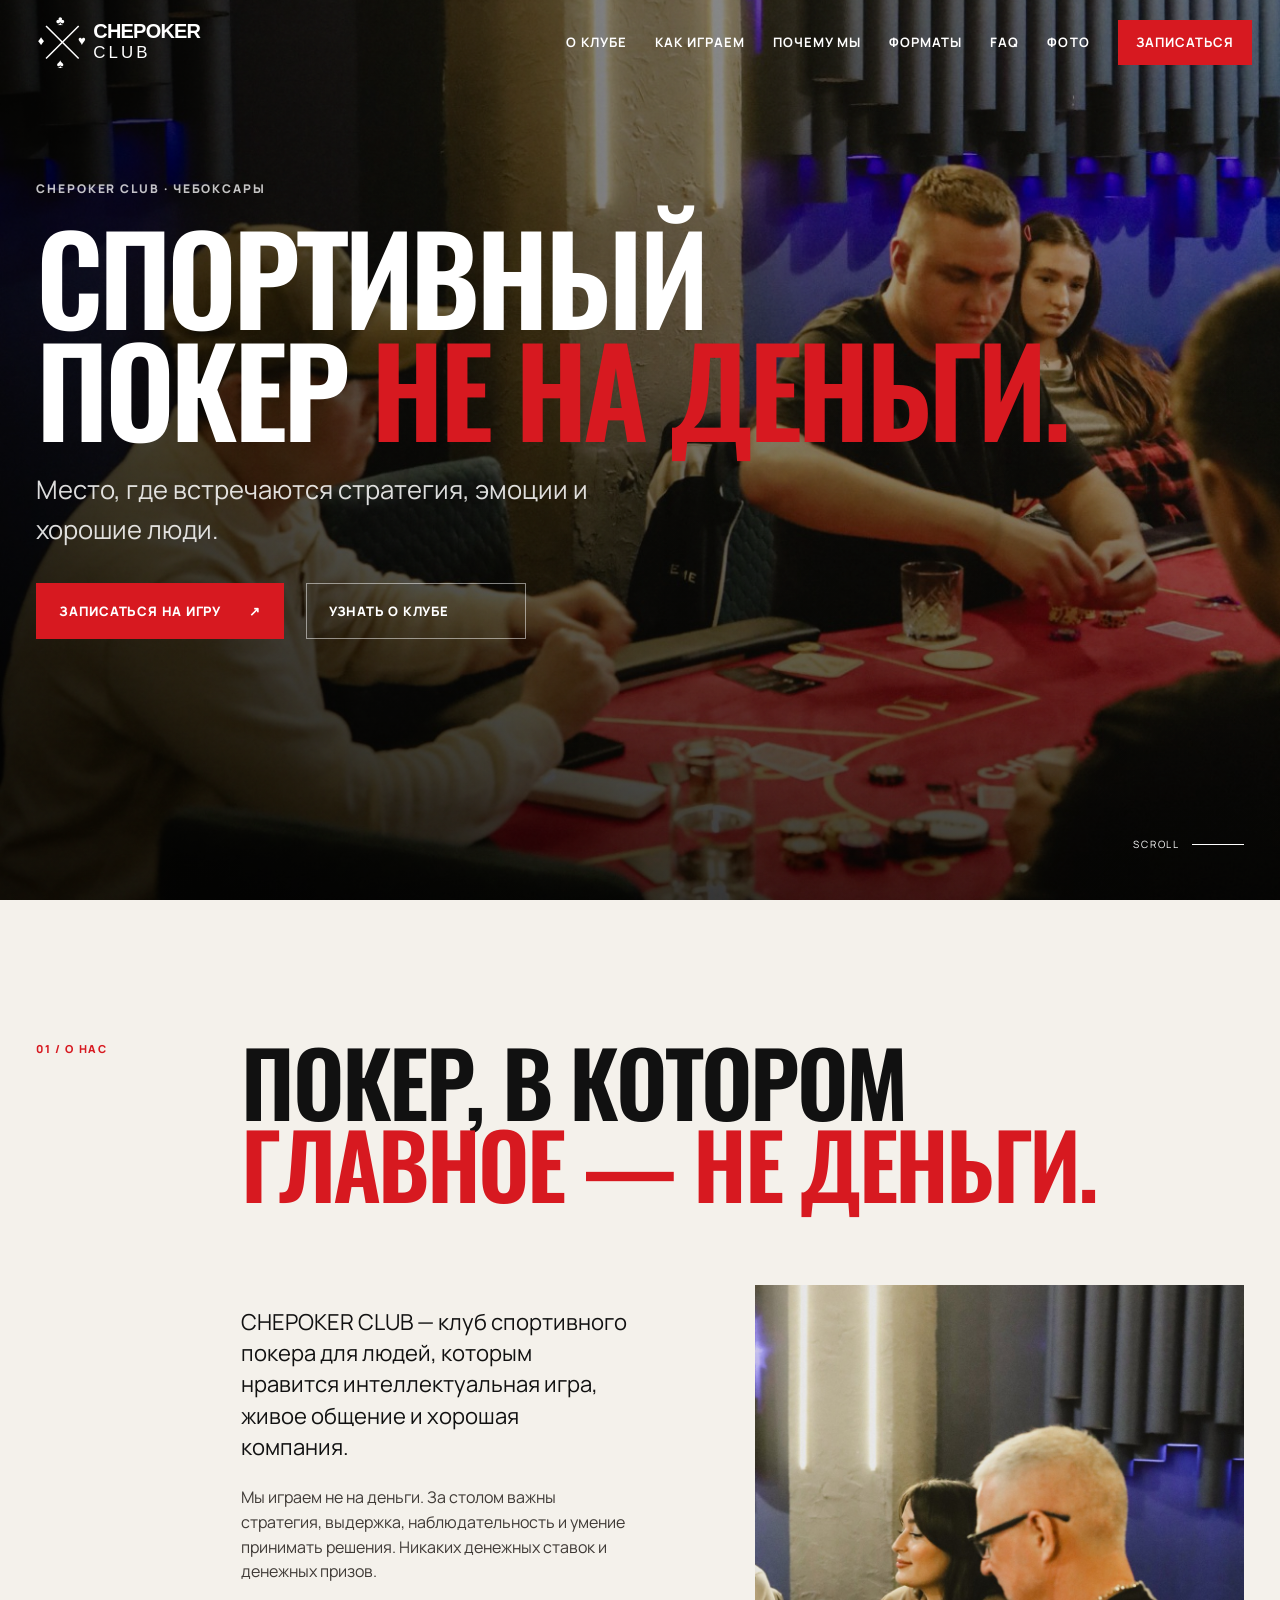
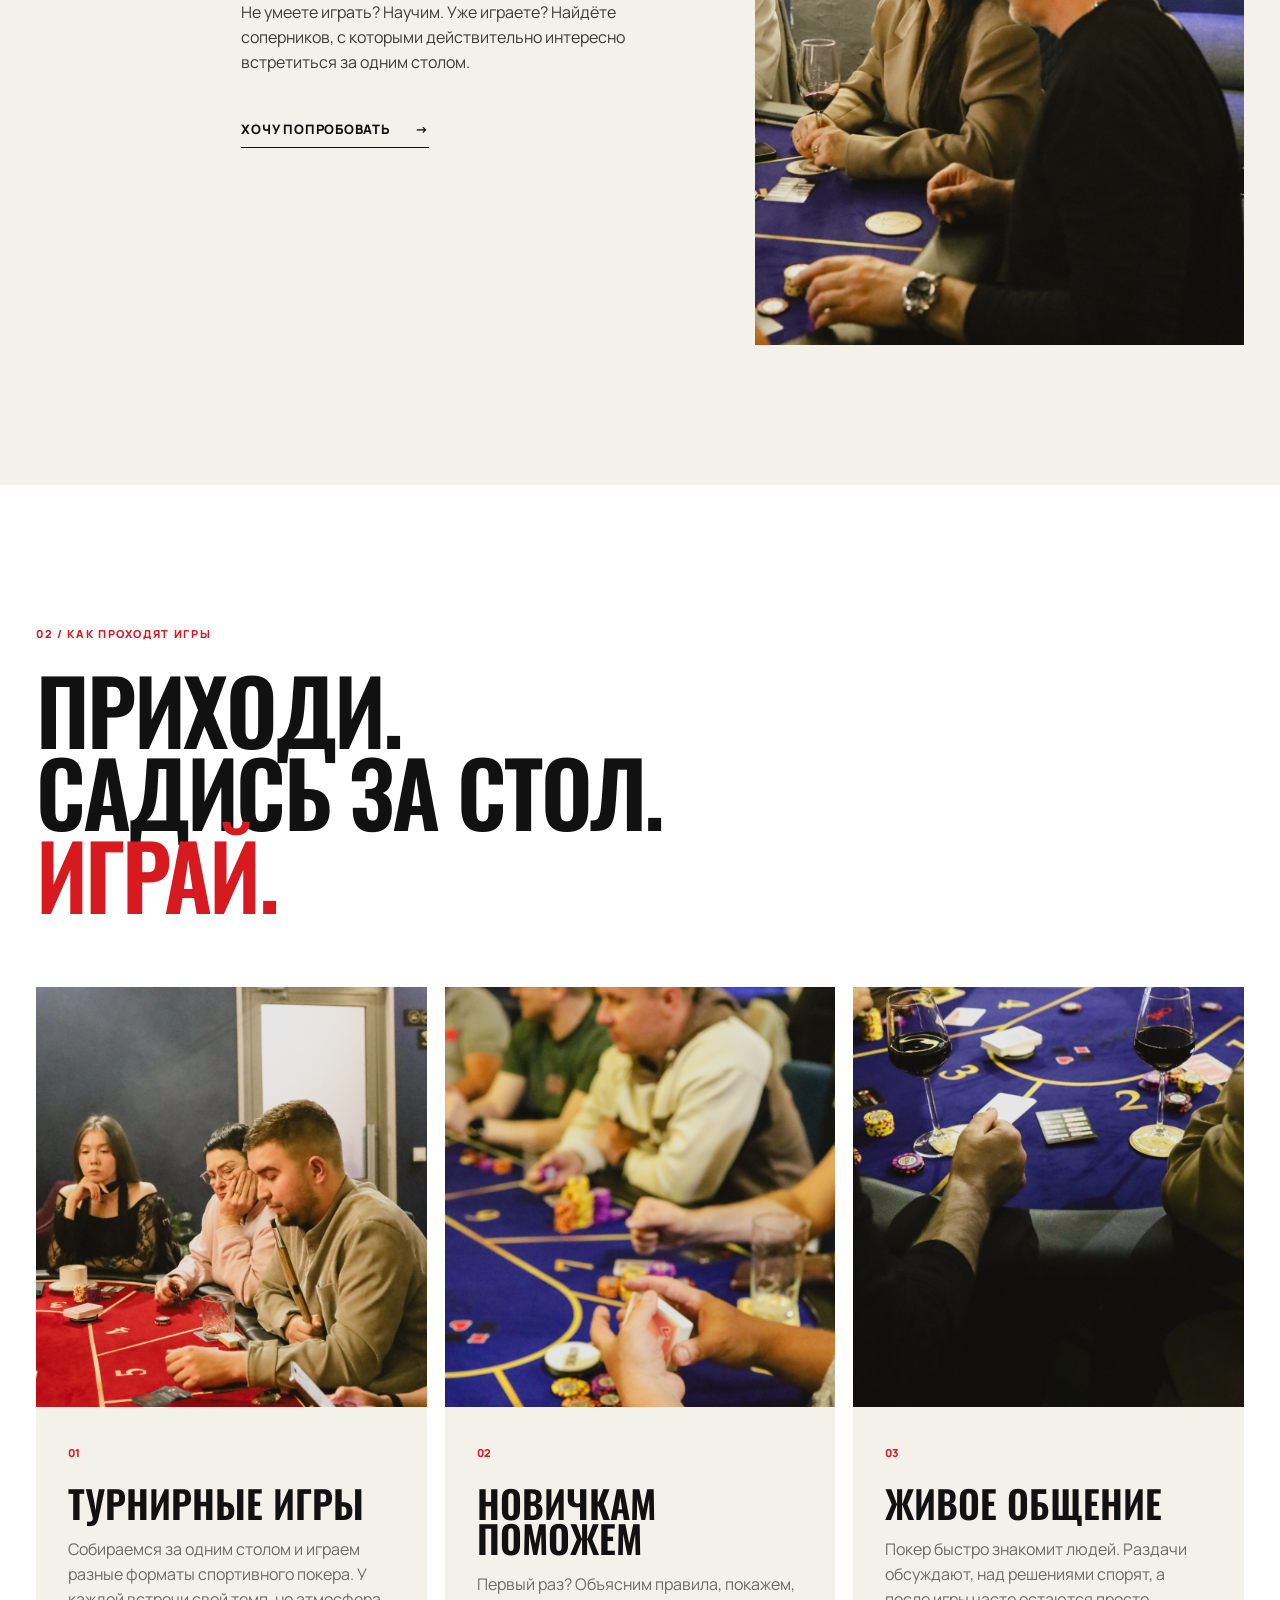
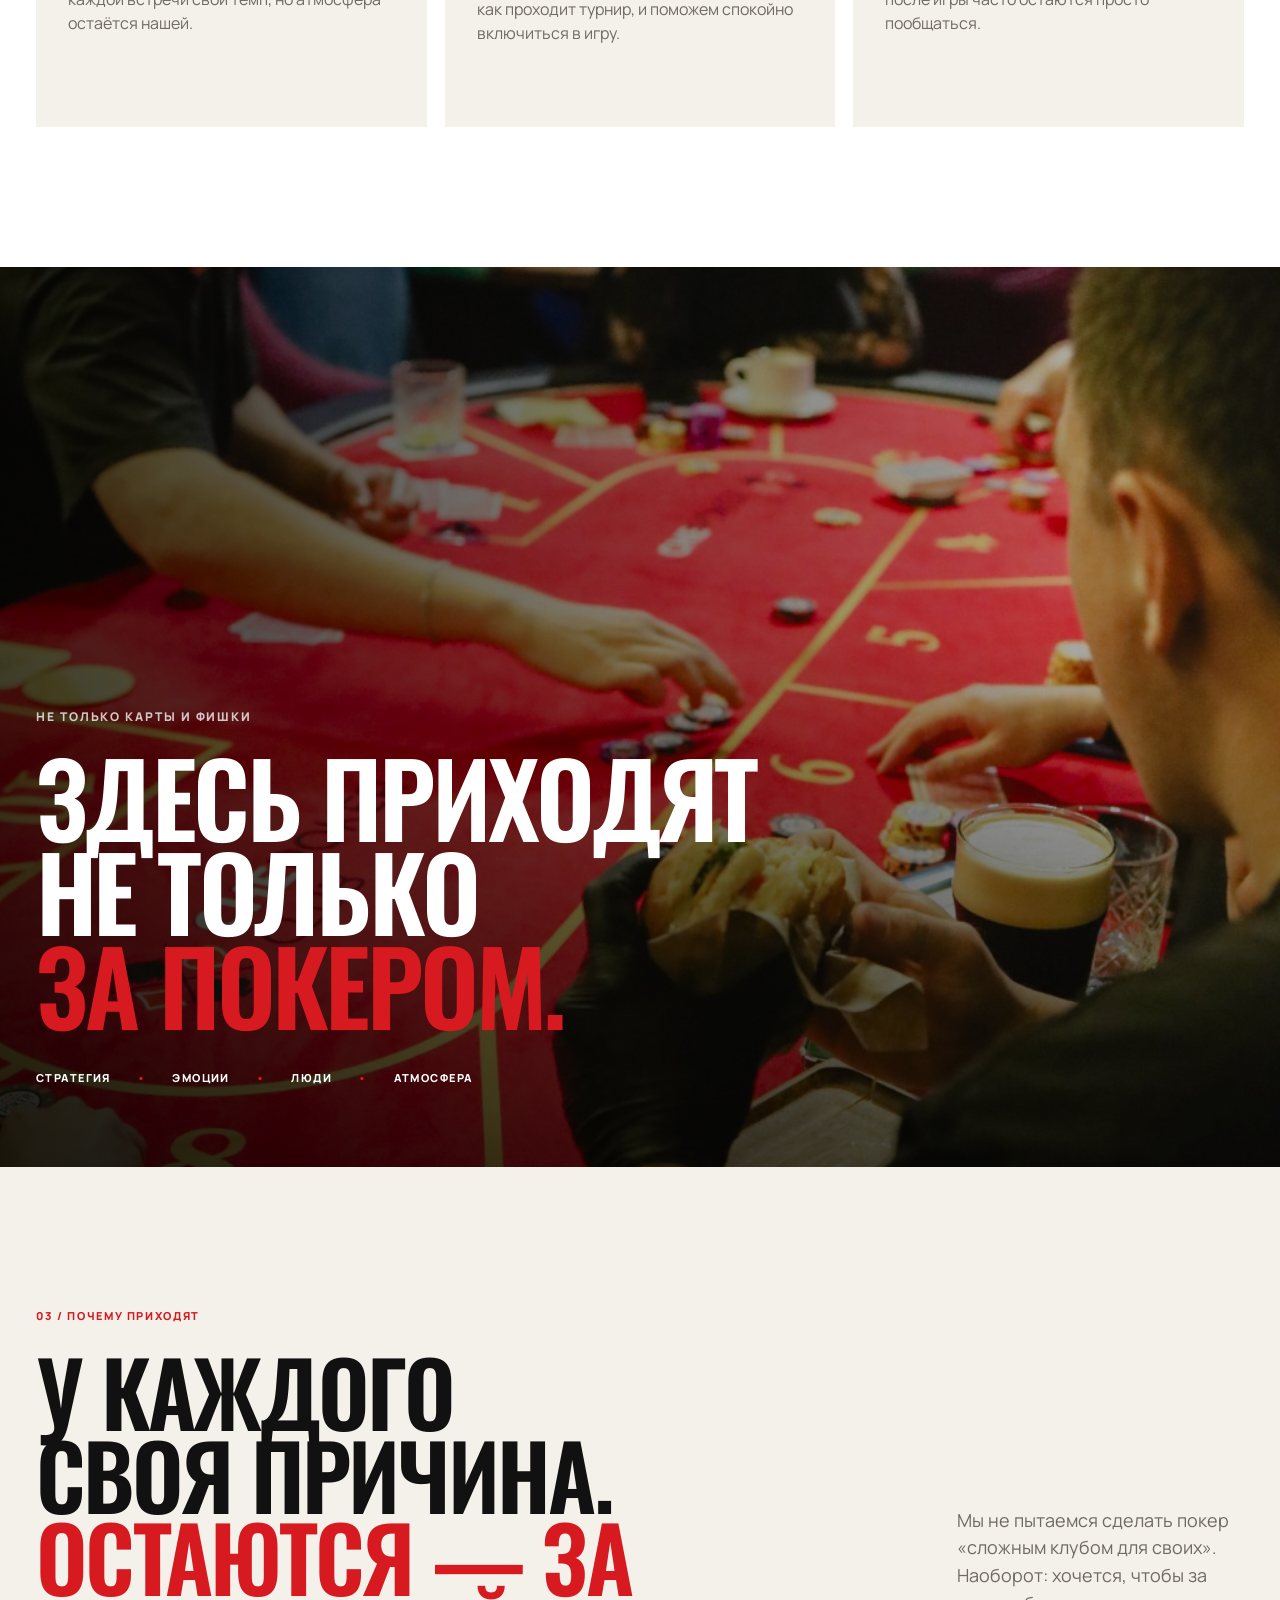
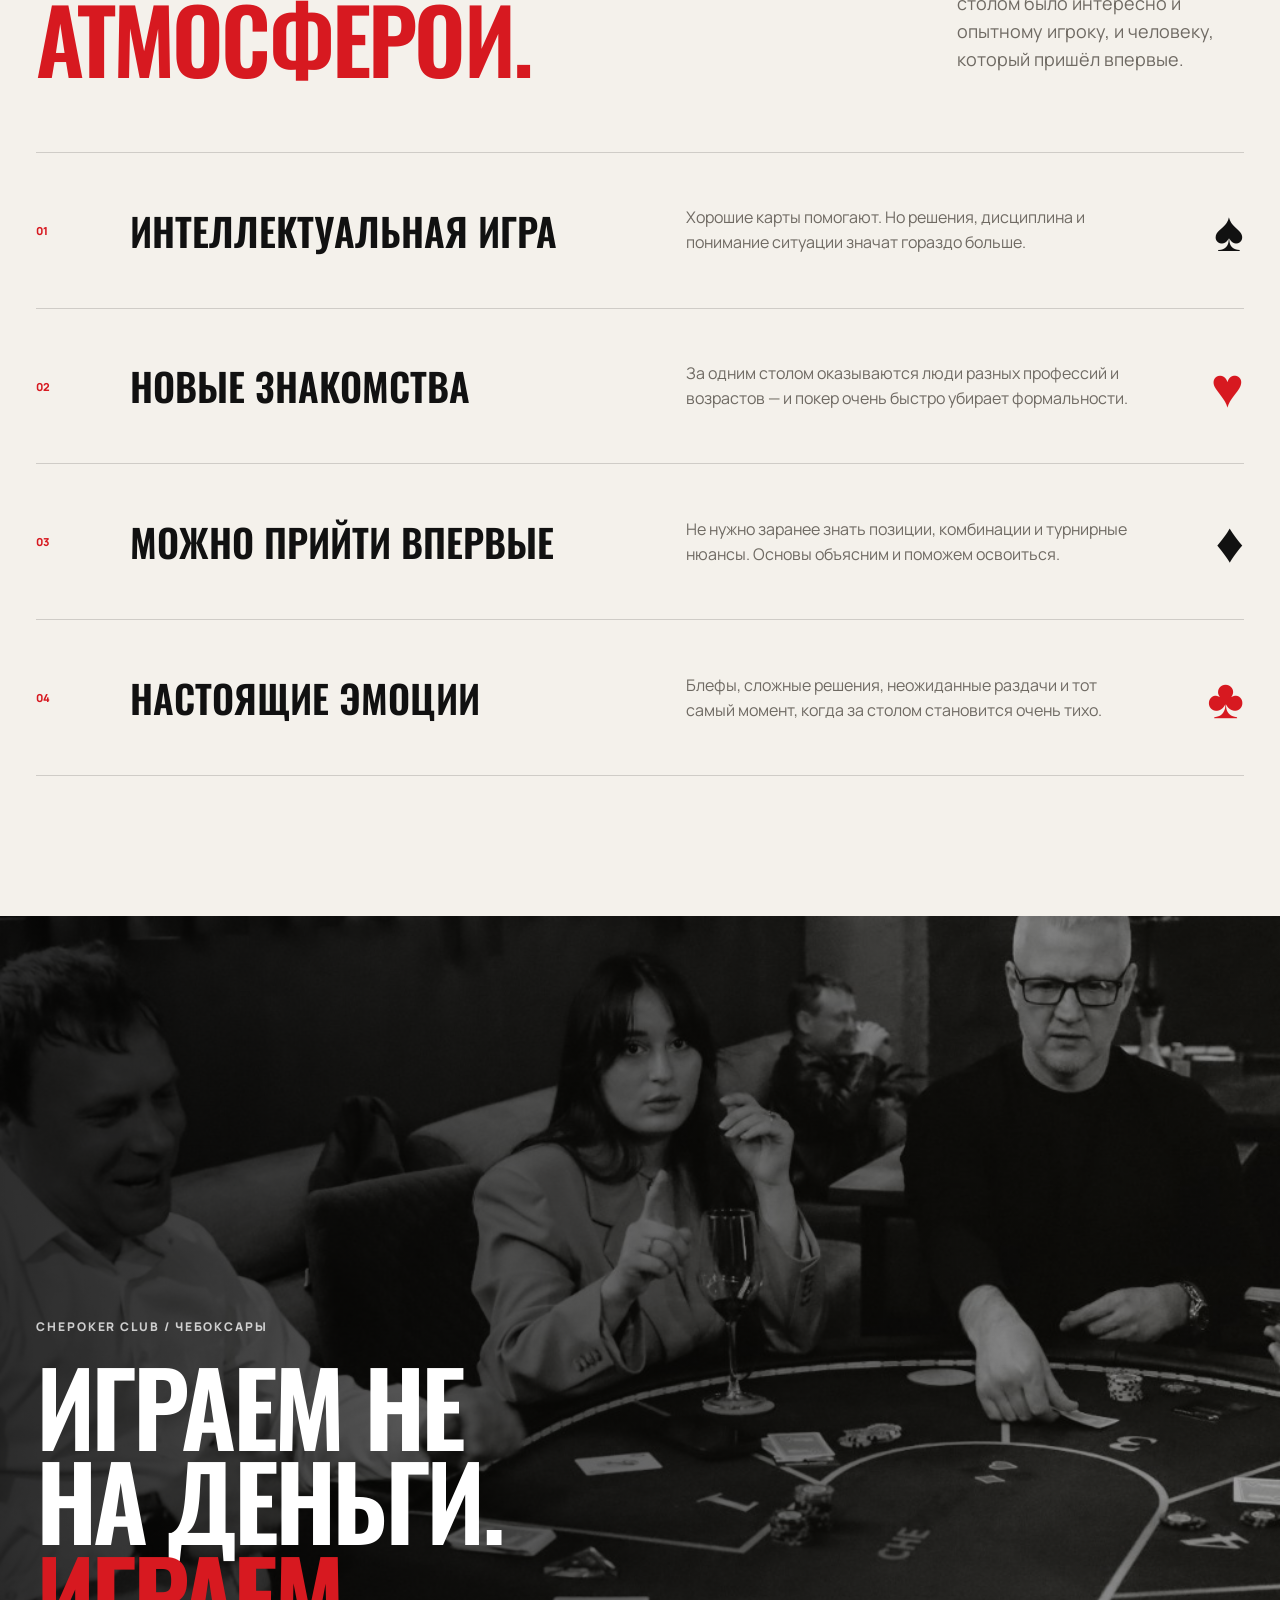
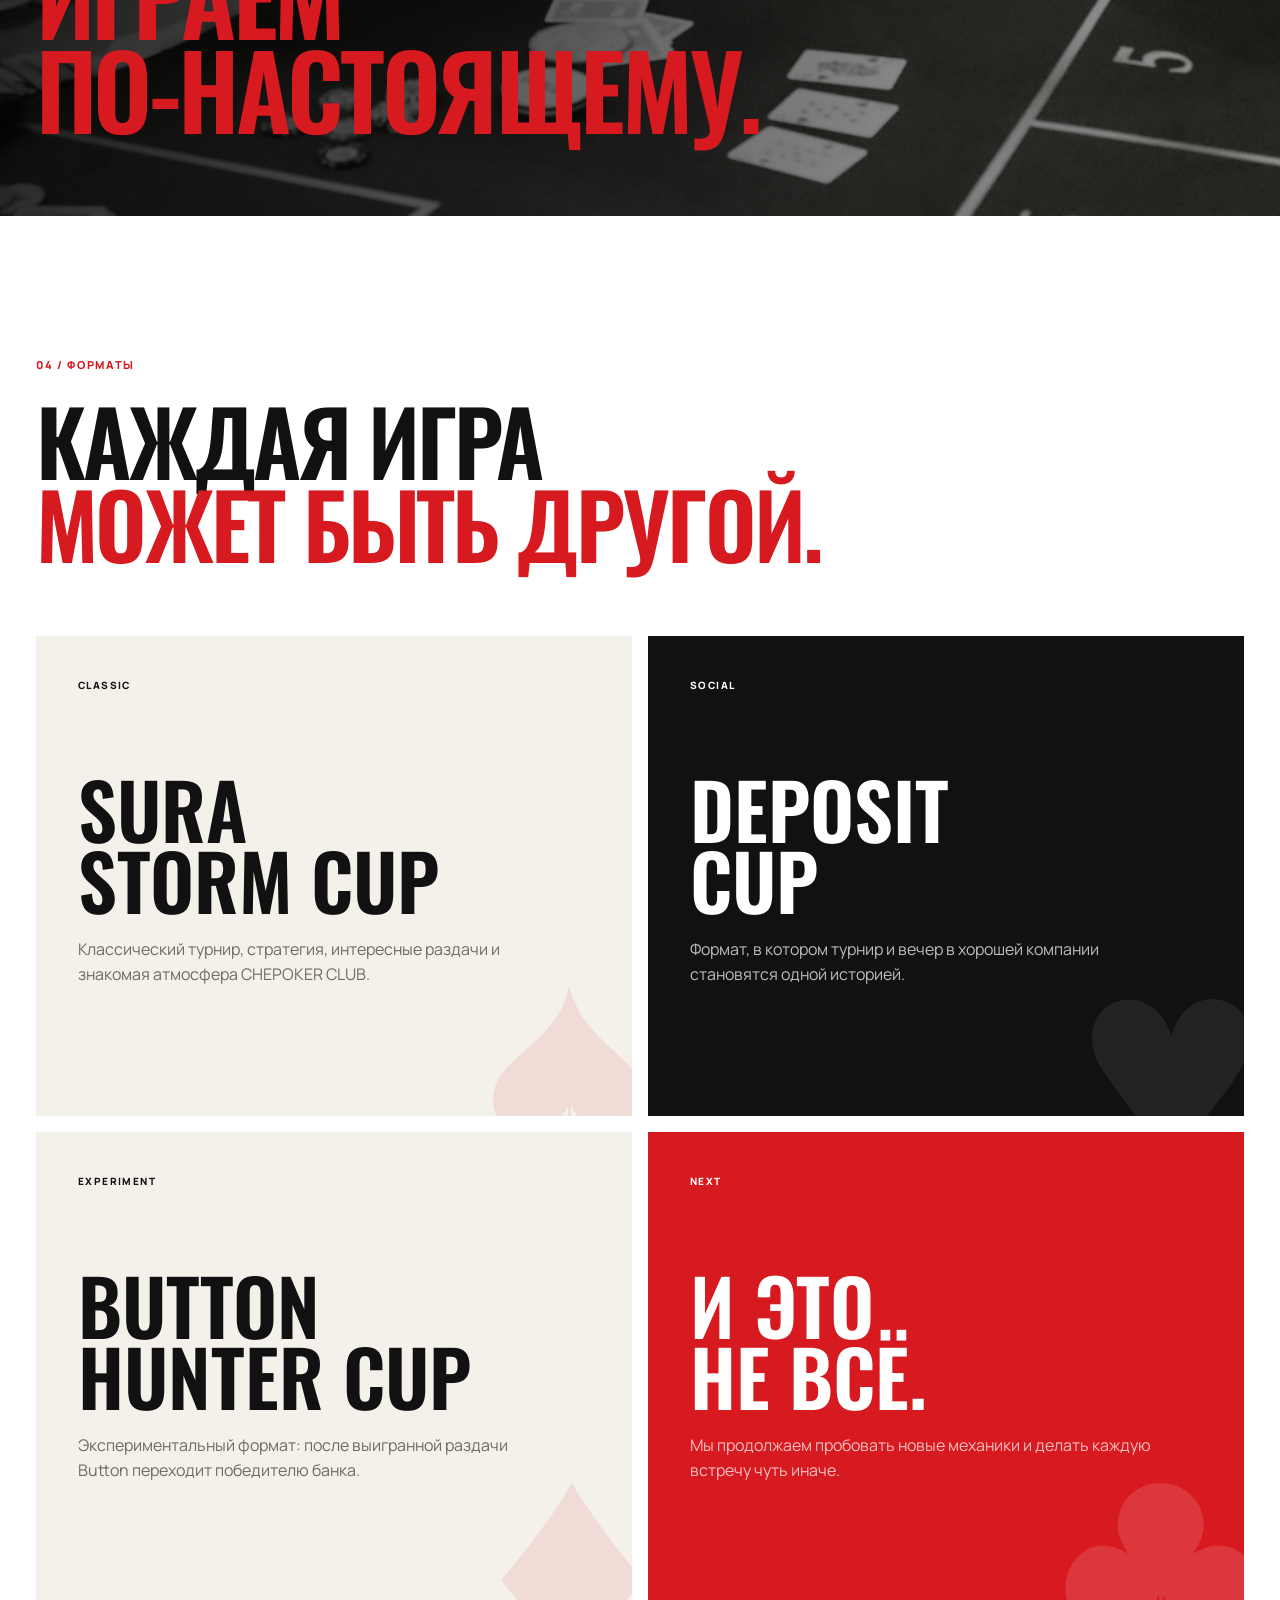
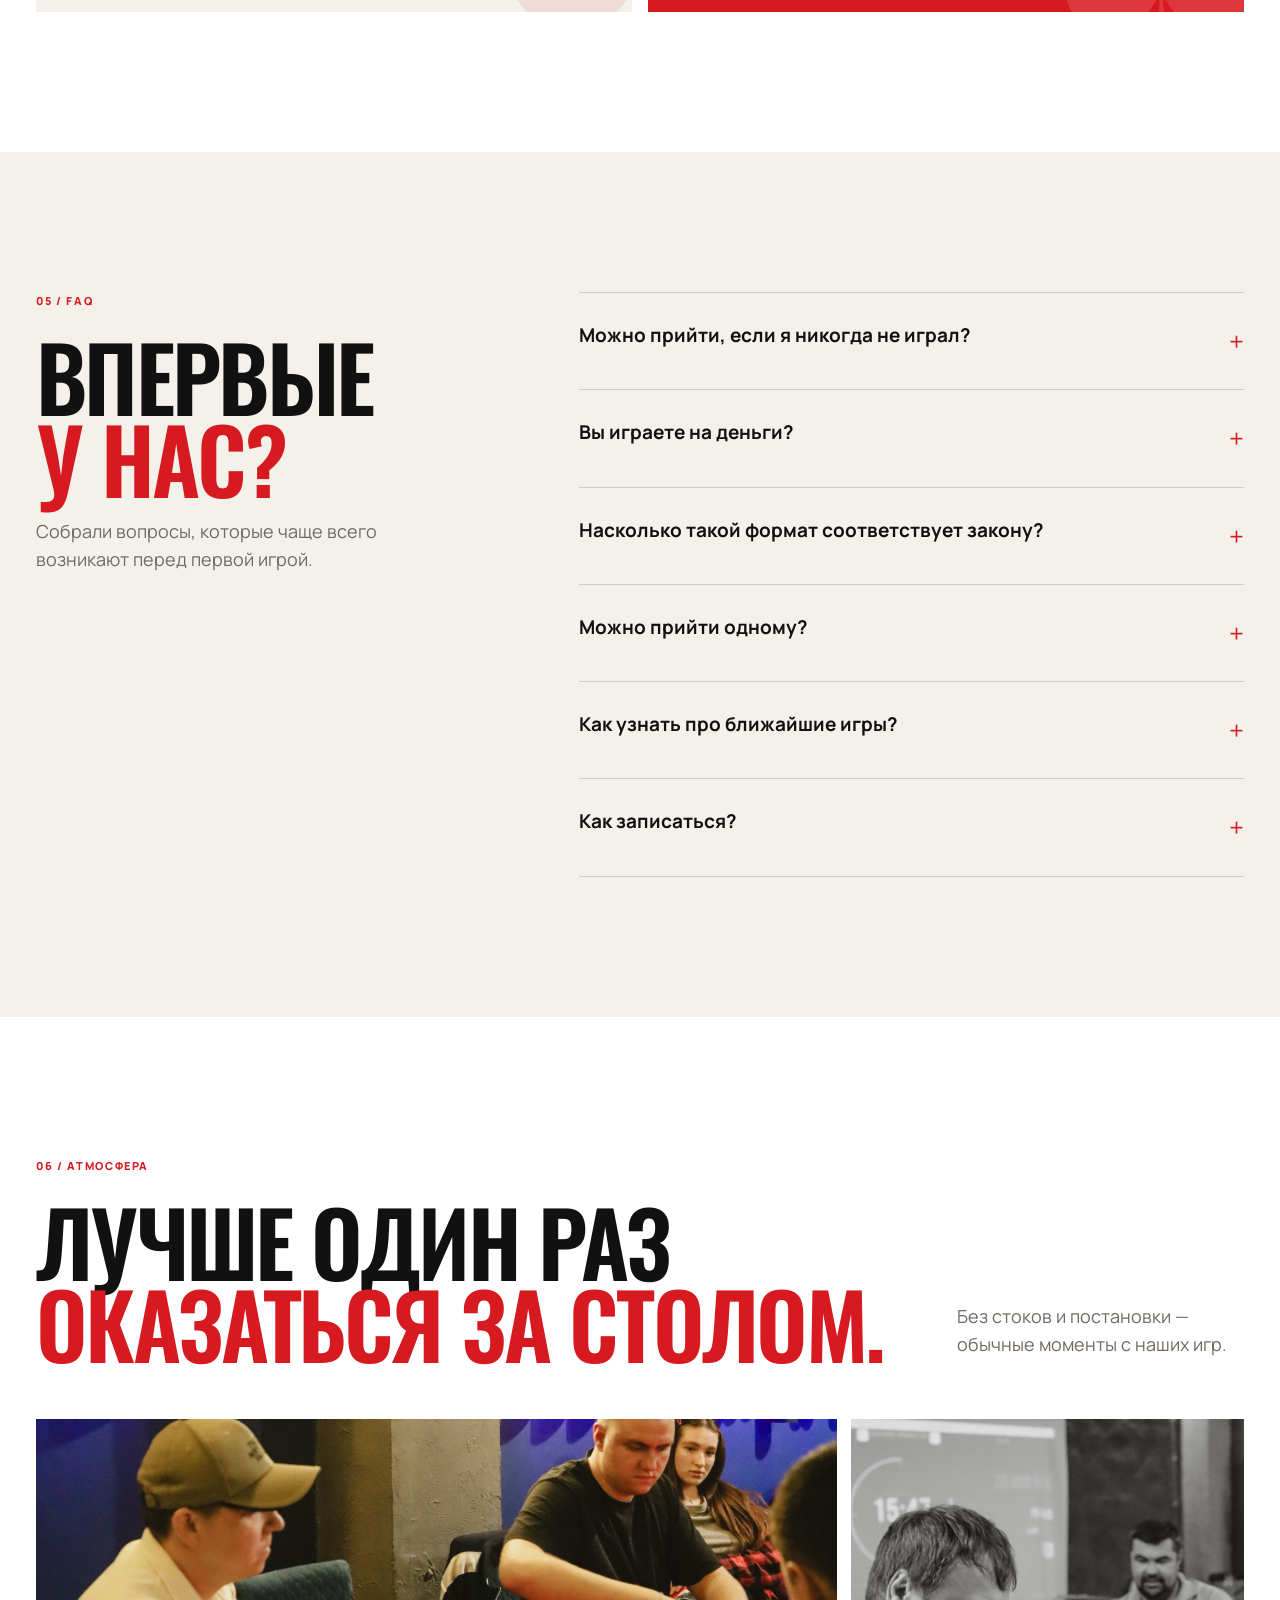
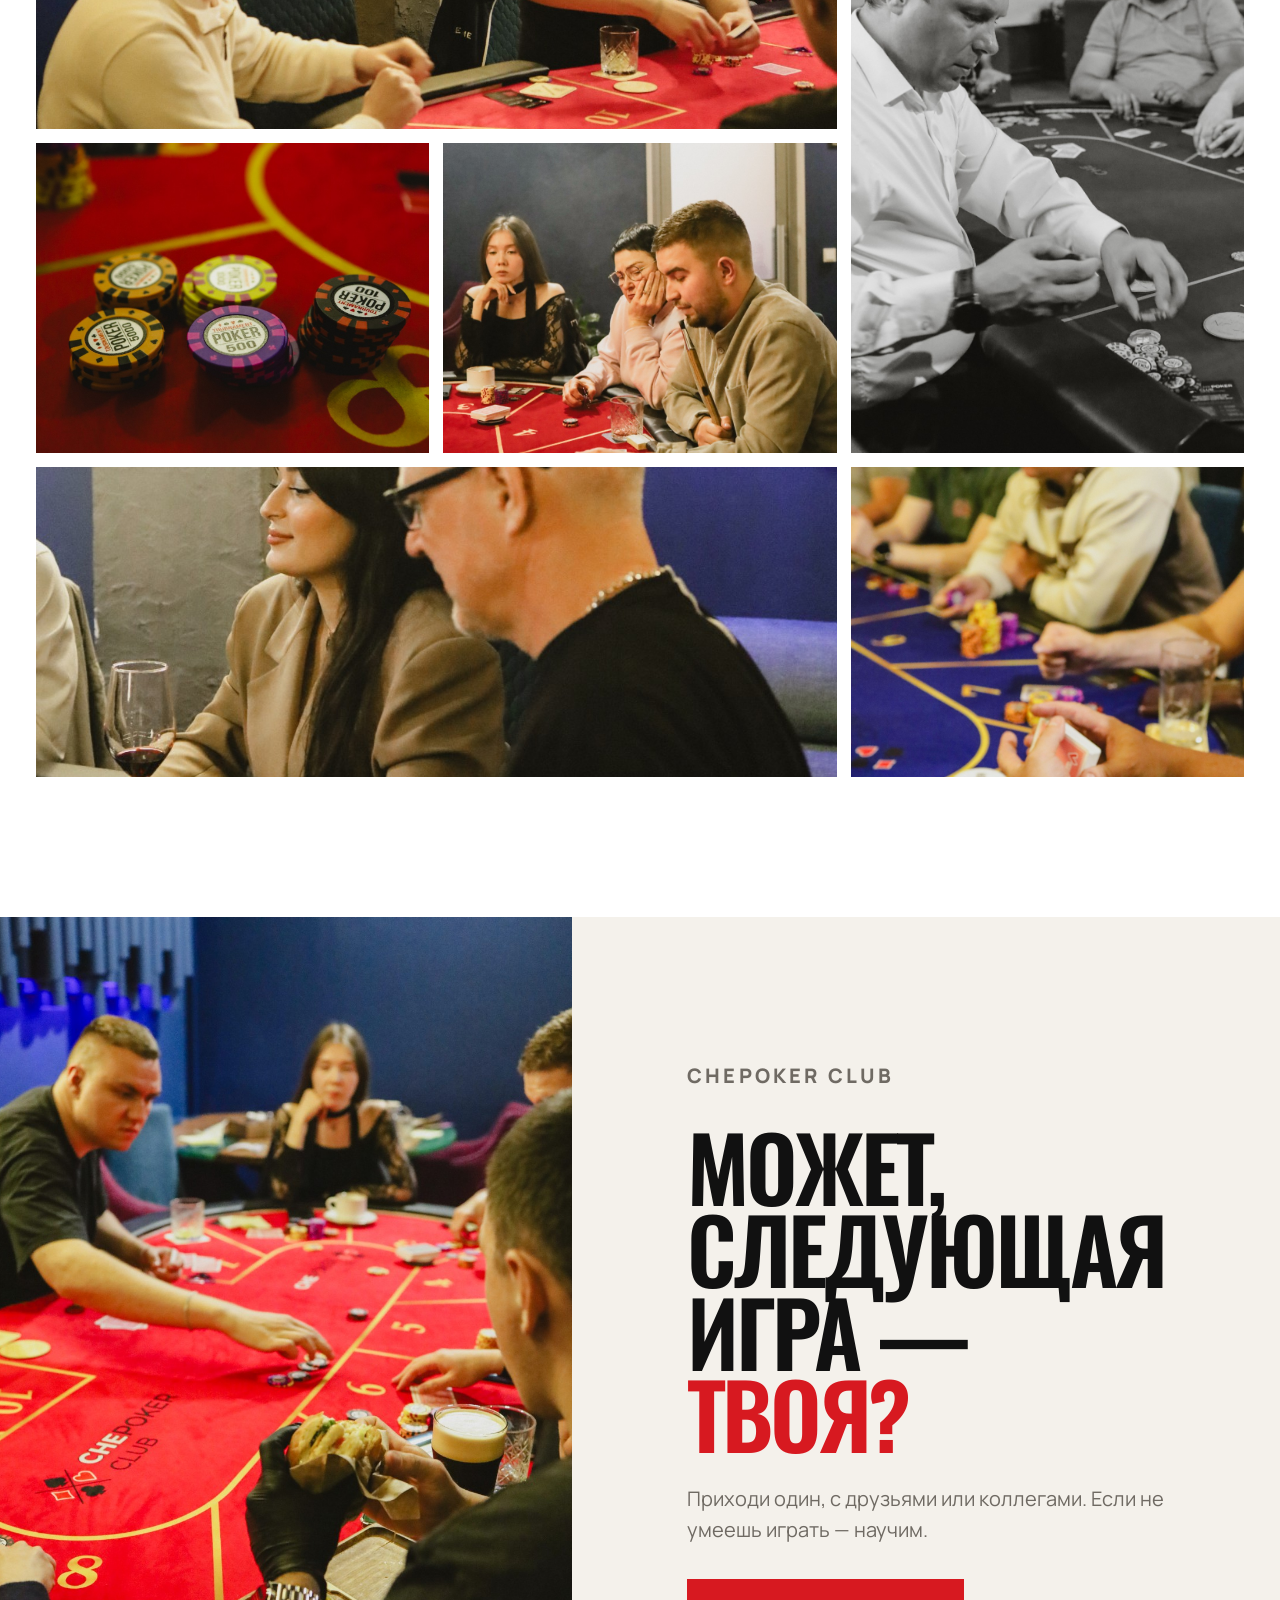
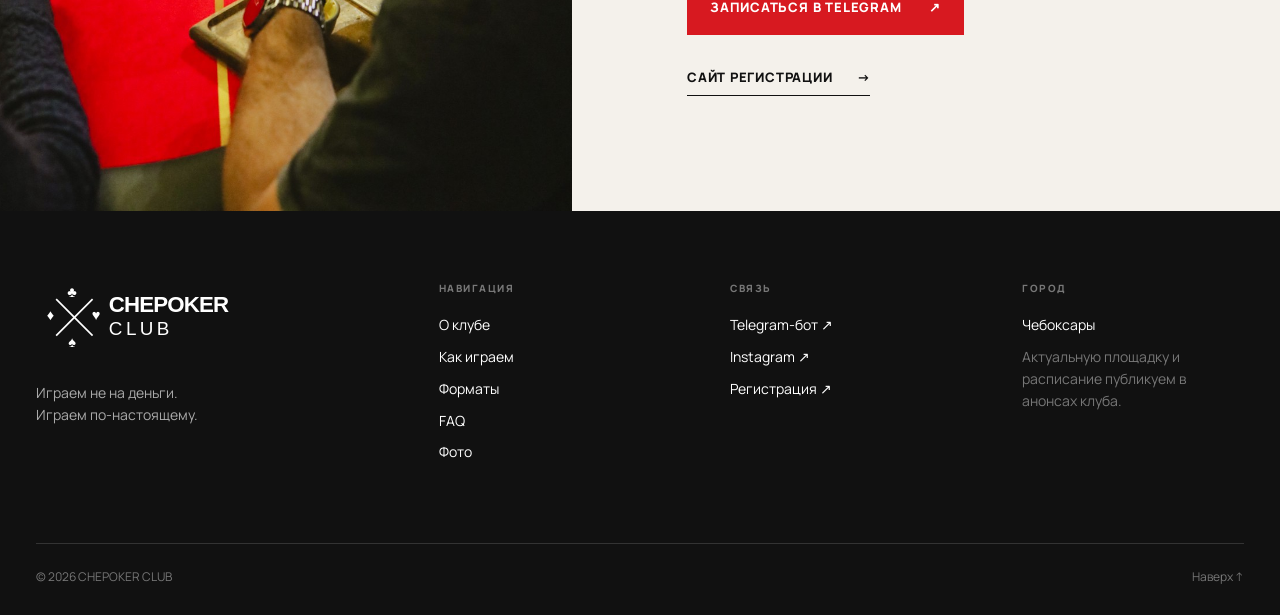
==== index.html @ 0f44f9c6 "Add files via upload" ====
<!doctype html>
<html lang="ru">
<head>
  <meta charset="utf-8">
  <meta name="viewport" content="width=device-width,initial-scale=1,viewport-fit=cover">
  <meta name="description" content="CHEPOKER CLUB — клуб спортивного покера в Чебоксарах. Играем не на деньги: стратегия, эмоции, живое общение и дружелюбная атмосфера.">
  <meta name="theme-color" content="#f4f1eb">
  <meta property="og:title" content="CHEPOKER CLUB — спортивный покер не на деньги">
  <meta property="og:description" content="Клуб для тех, кому нравится интеллектуальная игра, хорошая компания и настоящие эмоции за столом.">
  <meta property="og:type" content="website">
  <meta property="og:image" content="assets/game-red-table-wide.JPG">
  <title>CHEPOKER CLUB — спортивный покер не на деньги</title>
  <link rel="icon" href="assets/favicon.svg" type="image/svg+xml">
  <link rel="preconnect" href="https://fonts.googleapis.com">
  <link rel="preconnect" href="https://fonts.gstatic.com" crossorigin>
  <link href="https://fonts.googleapis.com/css2?family=Manrope:wght@400;500;600;700;800&family=Oswald:wght@400;500;600;700&display=swap" rel="stylesheet">
  <link rel="stylesheet" href="styles.css">
</head>
<body>
  <header class="site-header" id="top">
    <a class="brand" href="#top" aria-label="CHEPOKER CLUB — на главную">
      <img src="assets/logo.svg" alt="CHEPOKER CLUB">
    </a>
    <button class="menu-toggle" type="button" aria-expanded="false" aria-controls="site-nav" aria-label="Открыть меню"><span></span><span></span></button>
    <nav class="site-nav" id="site-nav" aria-label="Основная навигация">
      <a href="#about">О клубе</a>
      <a href="#games">Как играем</a>
      <a href="#why">Почему мы</a>
      <a href="#formats">Форматы</a>
      <a href="#faq">FAQ</a>
      <a href="#gallery">Фото</a>
      <a class="nav-cta" href="https://t.me/chepoker_bot" target="_blank" rel="noopener">Записаться</a>
    </nav>
  </header>

  <main>
    <section class="hero">
      <video class="hero-video" autoplay muted loop playsinline preload="metadata" poster="assets/game-red-table-wide.JPG">
        <source src="assets/hero.mp4" type="video/mp4">
      </video>
      <div class="hero-shade"></div>
      <div class="hero-noise"></div>
      <div class="hero-content container reveal">
        <p class="eyebrow light">CHEPOKER CLUB · ЧЕБОКСАРЫ</p>
        <h1>СПОРТИВНЫЙ<br>ПОКЕР <em>НЕ НА ДЕНЬГИ.</em></h1>
        <p class="hero-lead">Место, где встречаются стратегия, эмоции и хорошие люди.</p>
        <div class="hero-actions">
          <a class="button button-red" href="https://t.me/chepoker_bot" target="_blank" rel="noopener">Записаться на игру <span>↗</span></a>
          <a class="button button-ghost" href="#about">Узнать о клубе</a>
        </div>
      </div>
      <a class="scroll-cue" href="#about" aria-label="Прокрутить к разделу о клубе"><span>SCROLL</span><i></i></a>
    </section>

    <section class="section about" id="about">
      <div class="container grid-12">
        <div class="section-index reveal">01 / О НАС</div>
        <div class="about-title reveal">
          <h2>ПОКЕР, В КОТОРОМ<br><span>ГЛАВНОЕ — НЕ ДЕНЬГИ.</span></h2>
        </div>
        <div class="about-copy reveal">
          <p class="large-copy">CHEPOKER CLUB — клуб спортивного покера для людей, которым нравится интеллектуальная игра, живое общение и хорошая компания.</p>
          <p>Мы играем не на деньги. За столом важны стратегия, выдержка, наблюдательность и умение принимать решения. Никаких денежных ставок и денежных призов.</p>
          <p>Не умеете играть? Научим. Уже играете? Найдёте соперников, с которыми действительно интересно встретиться за одним столом.</p>
          <a class="text-link" href="https://t.me/chepoker_bot" target="_blank" rel="noopener">Хочу попробовать <span>→</span></a>
        </div>
        <figure class="about-photo reveal">
          <img src="assets/game-couple.JPG" alt="Игроки CHEPOKER CLUB за покерным столом" loading="lazy">
        </figure>
      </div>
    </section>

    <section class="section process" id="games">
      <div class="container">
        <div class="section-heading reveal">
          <div class="section-index">02 / КАК ПРОХОДЯТ ИГРЫ</div>
          <h2>ПРИХОДИ.<br>САДИСЬ ЗА СТОЛ.<br><span>ИГРАЙ.</span></h2>
        </div>
        <div class="process-grid">
          <article class="process-card reveal">
            <div class="process-photo"><img src="assets/game-red-table-players.JPG" alt="Турнир CHEPOKER CLUB" loading="lazy"></div>
            <div class="process-body"><span class="process-num">01</span><h3>ТУРНИРНЫЕ ИГРЫ</h3><p>Собираемся за одним столом и играем разные форматы спортивного покера. У каждой встречи свой темп, но атмосфера остаётся нашей.</p></div>
          </article>
          <article class="process-card reveal">
            <div class="process-photo"><img src="assets/game-blue-table-close.JPG" alt="Карты, фишки и игроки за столом" loading="lazy"></div>
            <div class="process-body"><span class="process-num">02</span><h3>НОВИЧКАМ ПОМОЖЕМ</h3><p>Первый раз? Объясним правила, покажем, как проходит турнир, и поможем спокойно включиться в игру.</p></div>
          </article>
          <article class="process-card reveal">
            <div class="process-photo"><img src="assets/game-blue-wine.JPG" alt="Атмосфера игры CHEPOKER CLUB" loading="lazy"></div>
            <div class="process-body"><span class="process-num">03</span><h3>ЖИВОЕ ОБЩЕНИЕ</h3><p>Покер быстро знакомит людей. Раздачи обсуждают, над решениями спорят, а после игры часто остаются просто пообщаться.</p></div>
          </article>
        </div>
      </div>
    </section>

    <section class="manifest">
      <img src="assets/game-red-table-food.JPG" alt="Игра CHEPOKER CLUB за красным столом" loading="lazy">
      <div class="manifest-overlay"></div>
      <div class="manifest-content container reveal">
        <p class="eyebrow light">НЕ ТОЛЬКО КАРТЫ И ФИШКИ</p>
        <h2>ЗДЕСЬ ПРИХОДЯТ<br>НЕ ТОЛЬКО<br><span>ЗА ПОКЕРОМ.</span></h2>
        <div class="manifest-tags"><span>СТРАТЕГИЯ</span><span>ЭМОЦИИ</span><span>ЛЮДИ</span><span>АТМОСФЕРА</span></div>
      </div>
    </section>

    <section class="section why" id="why">
      <div class="container">
        <div class="section-heading split reveal">
          <div><div class="section-index">03 / ПОЧЕМУ ПРИХОДЯТ</div><h2>У КАЖДОГО<br>СВОЯ ПРИЧИНА.<br><span>ОСТАЮТСЯ — ЗА АТМОСФЕРОЙ.</span></h2></div>
          <p>Мы не пытаемся сделать покер «сложным клубом для своих». Наоборот: хочется, чтобы за столом было интересно и опытному игроку, и человеку, который пришёл впервые.</p>
        </div>
        <div class="why-list">
          <article class="why-row reveal"><div class="why-num">01</div><h3>ИНТЕЛЛЕКТУАЛЬНАЯ ИГРА</h3><p>Хорошие карты помогают. Но решения, дисциплина и понимание ситуации значат гораздо больше.</p><div class="why-icon">♠</div></article>
          <article class="why-row reveal"><div class="why-num">02</div><h3>НОВЫЕ ЗНАКОМСТВА</h3><p>За одним столом оказываются люди разных профессий и возрастов — и покер очень быстро убирает формальности.</p><div class="why-icon red">♥</div></article>
          <article class="why-row reveal"><div class="why-num">03</div><h3>МОЖНО ПРИЙТИ ВПЕРВЫЕ</h3><p>Не нужно заранее знать позиции, комбинации и турнирные нюансы. Основы объясним и поможем освоиться.</p><div class="why-icon">♦</div></article>
          <article class="why-row reveal"><div class="why-num">04</div><h3>НАСТОЯЩИЕ ЭМОЦИИ</h3><p>Блефы, сложные решения, неожиданные раздачи и тот самый момент, когда за столом становится очень тихо.</p><div class="why-icon red">♣</div></article>
        </div>
      </div>
    </section>

    <section class="philosophy">
      <img src="assets/game-bw-table.JPG" alt="Чёрно-белая фотография игроков CHEPOKER CLUB" loading="lazy">
      <div class="philosophy-overlay"></div>
      <div class="container philosophy-content reveal">
        <p class="eyebrow light">CHEPOKER CLUB / ЧЕБОКСАРЫ</p>
        <h2>ИГРАЕМ НЕ<br>НА ДЕНЬГИ.<br><em>ИГРАЕМ<br>ПО-НАСТОЯЩЕМУ.</em></h2>
      </div>
    </section>

    <section class="section formats" id="formats">
      <div class="container">
        <div class="section-heading reveal"><div class="section-index">04 / ФОРМАТЫ</div><h2>КАЖДАЯ ИГРА<br><span>МОЖЕТ БЫТЬ ДРУГОЙ.</span></h2></div>
        <div class="format-grid">
          <article class="format-card reveal"><div class="format-kicker">CLASSIC</div><h3>SURA<br>STORM CUP</h3><p>Классический турнир, стратегия, интересные раздачи и знакомая атмосфера CHEPOKER CLUB.</p><span class="format-suit">♠</span></article>
          <article class="format-card dark reveal"><div class="format-kicker">SOCIAL</div><h3>DEPOSIT<br>CUP</h3><p>Формат, в котором турнир и вечер в хорошей компании становятся одной историей.</p><span class="format-suit">♥</span></article>
          <article class="format-card reveal"><div class="format-kicker">EXPERIMENT</div><h3>BUTTON<br>HUNTER CUP</h3><p>Экспериментальный формат: после выигранной раздачи Button переходит победителю банка.</p><span class="format-suit">♦</span></article>
          <article class="format-card red-card reveal"><div class="format-kicker">NEXT</div><h3>И ЭТО<br>НЕ ВСЁ.</h3><p>Мы продолжаем пробовать новые механики и делать каждую встречу чуть иначе.</p><span class="format-suit">♣</span></article>
        </div>
      </div>
    </section>

    <section class="section faq" id="faq">
      <div class="container faq-layout">
        <div class="faq-title reveal"><div class="section-index">05 / FAQ</div><h2>ВПЕРВЫЕ<br><span>У НАС?</span></h2><p>Собрали вопросы, которые чаще всего возникают перед первой игрой.</p></div>
        <div class="faq-list reveal">
          <details><summary>Можно прийти, если я никогда не играл?<span>+</span></summary><div class="faq-answer">Да. Объясним основные правила, покажем порядок игры и поможем освоиться за столом. Новичок здесь — нормальная история.</div></details>
          <details><summary>Вы играете на деньги?<span>+</span></summary><div class="faq-answer">Нет. В CHEPOKER CLUB нет денежных ставок и денежных призов. Фишки используются как игровой инструмент и не обмениваются на деньги после турнира.</div></details>
          <details><summary>Насколько такой формат соответствует закону?<span>+</span></summary><div class="faq-answer">Мы выстраиваем игры без денежных ставок и без соглашений о денежном или материальном выигрыше. Федеральный закон № 244-ФЗ определяет азартную игру через основанное на риске соглашение о выигрыше; наш клуб не организует формат с денежным выигрышем.</div></details>
          <details><summary>Можно прийти одному?<span>+</span></summary><div class="faq-answer">Конечно. За столом люди знакомятся очень быстро, поэтому отдельная компания для первого визита не нужна.</div></details>
          <details><summary>Как узнать про ближайшие игры?<span>+</span></summary><div class="faq-answer">Все актуальные анонсы публикуем в наших соцсетях, а записаться можно через Telegram-бот или сайт регистрации.</div></details>
          <details><summary>Как записаться?<span>+</span></summary><div class="faq-answer">Нажмите «Записаться» на сайте — откроется Telegram-бот. Также доступна регистрация на chepoker.poker-soft.ru.</div></details>
        </div>
      </div>
    </section>

    <section class="section gallery" id="gallery">
      <div class="container">
        <div class="section-heading split reveal"><div><div class="section-index">06 / АТМОСФЕРА</div><h2>ЛУЧШЕ ОДИН РАЗ<br><span>ОКАЗАТЬСЯ ЗА СТОЛОМ.</span></h2></div><p>Без стоков и постановки — обычные моменты с наших игр.</p></div>
        <div class="gallery-grid">
          <figure class="g-wide reveal"><img src="assets/game-red-table-wide.JPG" alt="Игроки за красным столом CHEPOKER CLUB" loading="lazy"></figure>
          <figure class="g-tall reveal"><img src="assets/game-bw-player.JPG" alt="Игрок за покерным столом" loading="lazy"></figure>
          <figure class="reveal"><img src="assets/game-chips-red.JPG" alt="Турнирные фишки" loading="lazy"></figure>
          <figure class="reveal"><img src="assets/game-red-table-players.JPG" alt="Участники игры CHEPOKER CLUB" loading="lazy"></figure>
          <figure class="g-wide reveal"><img src="assets/game-couple.JPG" alt="Участники CHEPOKER CLUB" loading="lazy"></figure>
          <figure class="reveal"><img src="assets/game-blue-table-close.JPG" alt="Карты и фишки на синем столе" loading="lazy"></figure>
        </div>
      </div>
    </section>

    <section class="join">
      <div class="join-media"><img src="assets/game-red-table-food.JPG" alt="Атмосфера CHEPOKER CLUB" loading="lazy"></div>
      <div class="join-panel">
        <div class="reveal">
          <p class="eyebrow">CHEPOKER CLUB</p>
          <h2>МОЖЕТ,<br>СЛЕДУЮЩАЯ<br>ИГРА — <span>ТВОЯ?</span></h2>
          <p>Приходи один, с друзьями или коллегами. Если не умеешь играть — научим.</p>
          <div class="join-actions"><a class="button button-red" href="https://t.me/chepoker_bot" target="_blank" rel="noopener">Записаться в Telegram <span>↗</span></a><a class="text-link" href="https://chepoker.poker-soft.ru/" target="_blank" rel="noopener">Сайт регистрации <span>→</span></a></div>
        </div>
      </div>
    </section>
  </main>

  <footer class="site-footer">
    <div class="container footer-grid">
      <div class="footer-brand"><img src="assets/logo.svg" alt="CHEPOKER CLUB"><p>Играем не на деньги.<br>Играем по-настоящему.</p></div>
      <div><p class="footer-label">НАВИГАЦИЯ</p><a href="#about">О клубе</a><a href="#games">Как играем</a><a href="#formats">Форматы</a><a href="#faq">FAQ</a><a href="#gallery">Фото</a></div>
      <div><p class="footer-label">СВЯЗЬ</p><a href="https://t.me/chepoker_bot" target="_blank" rel="noopener">Telegram-бот ↗</a><a href="https://instagram.com/chepoker_club" target="_blank" rel="noopener">Instagram ↗</a><a href="https://chepoker.poker-soft.ru/" target="_blank" rel="noopener">Регистрация ↗</a></div>
      <div><p class="footer-label">ГОРОД</p><p>Чебоксары</p><p class="muted">Актуальную площадку и расписание публикуем в анонсах клуба.</p></div>
    </div>
    <div class="container footer-bottom"><span>© <span id="year"></span> CHEPOKER CLUB</span><a href="#top">Наверх ↑</a></div>
  </footer>
  <script src="script.js"></script>
</body>
</html>
---- styles.css ----
:root{--paper:#f4f1eb;--white:#fff;--ink:#111;--muted:#6f6a63;--red:#d71920;--line:rgba(17,17,17,.16);--max:1320px;--head:'Oswald','Arial Narrow',Arial,sans-serif;--body:'Manrope',Arial,sans-serif}
*{box-sizing:border-box}html{scroll-behavior:smooth}body{margin:0;background:var(--paper);color:var(--ink);font-family:var(--body);font-size:16px;line-height:1.55;overflow-x:hidden}img,video{display:block;width:100%}a{color:inherit;text-decoration:none}.container{width:min(calc(100% - 72px),var(--max));margin:auto}.site-header{position:fixed;z-index:100;top:0;left:0;right:0;height:86px;display:flex;align-items:center;justify-content:space-between;padding:0 max(28px,calc((100vw - var(--max))/2));transition:.35s ease;border-bottom:1px solid transparent}.site-header.scrolled{height:72px;background:rgba(244,241,235,.94);backdrop-filter:blur(16px);border-color:var(--line)}.brand{width:215px;filter:brightness(0) invert(1);transition:.35s}.site-header.scrolled .brand{filter:none}.site-nav{display:flex;align-items:center;gap:28px;font-size:13px;font-weight:700;text-transform:uppercase;letter-spacing:.08em;color:#fff}.site-header.scrolled .site-nav{color:var(--ink)}.site-nav a{position:relative}.site-nav a:not(.nav-cta)::after{content:"";position:absolute;left:0;right:100%;bottom:-6px;height:1px;background:currentColor;transition:.2s}.site-nav a:hover::after{right:0}.nav-cta{background:var(--red);color:#fff!important;padding:12px 18px}.menu-toggle{display:none;background:none;border:0;padding:10px}.menu-toggle span{display:block;width:28px;height:2px;background:#fff;margin:6px 0;transition:.25s}.site-header.scrolled .menu-toggle span{background:#111}
.hero{height:100svh;min-height:720px;position:relative;display:flex;align-items:flex-end;background:#111;color:#fff;overflow:hidden}.hero-video{position:absolute;inset:0;height:100%;object-fit:cover;object-position:center 45%}.hero-shade{position:absolute;inset:0;background:linear-gradient(90deg,rgba(0,0,0,.78) 0%,rgba(0,0,0,.45) 48%,rgba(0,0,0,.28) 100%),linear-gradient(0deg,rgba(0,0,0,.6) 0%,transparent 60%)}.hero-noise{position:absolute;inset:0;opacity:.14;mix-blend-mode:soft-light;background-image:url("data:image/svg+xml,%3Csvg viewBox='0 0 180 180' xmlns='http://www.w3.org/2000/svg'%3E%3Cfilter id='n'%3E%3CfeTurbulence type='fractalNoise' baseFrequency='.9' numOctaves='4' stitchTiles='stitch'/%3E%3C/filter%3E%3Crect width='100%25' height='100%25' filter='url(%23n)' opacity='.38'/%3E%3C/svg%3E")}.hero-content{position:relative;padding-bottom:9vh}.eyebrow{font-size:12px;font-weight:800;letter-spacing:.16em;text-transform:uppercase;margin:0 0 22px}.eyebrow.light{color:rgba(255,255,255,.76)}h1,h2,h3{font-family:var(--head);text-transform:uppercase;line-height:.92;margin:0;font-weight:600}h1{font-size:clamp(68px,9.5vw,150px);letter-spacing:-.035em;max-width:1120px}h1 em{font-style:normal;color:var(--red)}.hero-lead{font-size:clamp(18px,2vw,28px);max-width:660px;margin:26px 0 34px;color:rgba(255,255,255,.86)}.hero-actions,.join-actions{display:flex;align-items:center;gap:22px;flex-wrap:wrap}.button{display:inline-flex;align-items:center;justify-content:space-between;gap:28px;padding:17px 22px;min-width:220px;font-size:13px;font-weight:800;text-transform:uppercase;letter-spacing:.06em;border:1px solid transparent;transition:.22s}.button:hover{transform:translateY(-2px)}.button-red{background:var(--red);color:#fff}.button-red:hover{background:#b81218}.button-ghost{border-color:rgba(255,255,255,.5);color:#fff}.button-ghost:hover{background:#fff;color:#111}.scroll-cue{position:absolute;right:max(36px,calc((100vw - var(--max))/2));bottom:48px;display:flex;align-items:center;gap:12px;font-size:10px;letter-spacing:.18em}.scroll-cue i{display:block;width:52px;height:1px;background:#fff}
.section{padding:140px 0}.grid-12{display:grid;grid-template-columns:repeat(12,1fr);gap:24px}.section-index{font-size:11px;font-weight:800;letter-spacing:.15em;text-transform:uppercase;color:var(--red);margin-bottom:26px}.about .section-index{grid-column:1/3}.about-title{grid-column:3/12}.about-title h2,.section-heading h2,.faq-title h2{font-size:clamp(54px,7vw,108px);letter-spacing:-.03em}.about-title h2 span,.section-heading h2 span,.faq-title h2 span{color:var(--red)}.about-copy{grid-column:3/7;padding-top:56px}.about-copy p{color:#3f3a36}.large-copy{font-size:22px!important;line-height:1.42;color:#111!important}.text-link{display:inline-flex;gap:24px;border-bottom:1px solid #111;padding:10px 0 8px;margin-top:18px;font-size:13px;font-weight:800;text-transform:uppercase;letter-spacing:.06em}.about-photo{grid-column:8/13;margin:56px 0 0;height:660px;overflow:hidden}.about-photo img{height:100%;object-fit:cover}
.process{background:#fff}.section-heading{margin-bottom:72px}.section-heading h2{max-width:1050px}.process-grid{display:grid;grid-template-columns:repeat(3,1fr);gap:18px}.process-card{background:var(--paper);display:flex;flex-direction:column;min-height:740px}.process-photo{height:420px;overflow:hidden}.process-photo img{height:100%;object-fit:cover;transition:transform .7s ease}.process-card:hover .process-photo img{transform:scale(1.035)}.process-body{padding:32px}.process-num{font-size:11px;color:var(--red);font-weight:800}.process-body h3{font-size:38px;margin:22px 0 16px}.process-body p{margin:0;color:var(--muted)}
.manifest,.philosophy{position:relative;height:100svh;min-height:760px;color:#fff;overflow:hidden}.manifest>img,.philosophy>img{position:absolute;inset:0;height:100%;object-fit:cover}.manifest-overlay,.philosophy-overlay{position:absolute;inset:0;background:linear-gradient(90deg,rgba(0,0,0,.72),rgba(0,0,0,.15)),linear-gradient(0deg,rgba(0,0,0,.55),transparent 60%)}.manifest-content,.philosophy-content{height:100%;position:relative;display:flex;flex-direction:column;justify-content:flex-end;padding-bottom:9vh}.manifest h2,.philosophy h2{font-size:clamp(62px,8vw,132px);letter-spacing:-.035em}.manifest h2 span{color:var(--red)}.manifest-tags{display:flex;gap:26px;flex-wrap:wrap;margin-top:38px;font-size:11px;font-weight:800;letter-spacing:.13em}.manifest-tags span:not(:last-child)::after{content:"•";color:var(--red);margin-left:26px}
.why{background:var(--paper)}.section-heading.split{display:grid;grid-template-columns:1.5fr .5fr;gap:60px;align-items:end}.section-heading.split p{font-size:18px;color:var(--muted);margin:0 0 6px}.why-list{border-top:1px solid var(--line)}.why-row{display:grid;grid-template-columns:70px 1.2fr 1fr 90px;align-items:center;gap:24px;padding:34px 0;border-bottom:1px solid var(--line)}.why-num{font-size:11px;color:var(--red);font-weight:800}.why-row h3{font-size:clamp(30px,3vw,48px)}.why-row p{color:var(--muted);margin:0}.why-icon{font-size:56px;text-align:right}.why-icon.red{color:var(--red)}
.philosophy-overlay{background:linear-gradient(90deg,rgba(0,0,0,.8),rgba(0,0,0,.25))}.philosophy h2 em{font-style:normal;color:var(--red)}
.formats{background:#fff}.format-grid{display:grid;grid-template-columns:repeat(2,1fr);gap:16px}.format-card{min-height:480px;padding:42px;background:var(--paper);position:relative;overflow:hidden}.format-card.dark{background:#111;color:#fff}.format-card.red-card{background:var(--red);color:#fff}.format-kicker{font-size:10px;font-weight:800;letter-spacing:.14em}.format-card h3{font-size:clamp(54px,6vw,92px);margin:80px 0 22px;position:relative;z-index:2}.format-card p{max-width:480px;color:var(--muted);position:relative;z-index:2}.format-card.dark p,.format-card.red-card p{color:rgba(255,255,255,.72)}.format-suit{position:absolute;right:-22px;bottom:-100px;font-size:320px;line-height:1;color:rgba(215,25,32,.1)}.dark .format-suit{color:rgba(255,255,255,.07)}.red-card .format-suit{color:rgba(255,255,255,.13)}
.faq{background:var(--paper)}.faq-layout{display:grid;grid-template-columns:.8fr 1.2fr;gap:100px}.faq-title{position:sticky;top:120px;align-self:start}.faq-title p{max-width:390px;color:var(--muted);font-size:18px}.faq-list{border-top:1px solid var(--line)}details{border-bottom:1px solid var(--line)}summary{list-style:none;cursor:pointer;padding:28px 0;display:flex;justify-content:space-between;gap:24px;font-weight:700;font-size:19px}summary::-webkit-details-marker{display:none}summary span{font-size:26px;font-weight:400;color:var(--red);transition:.2s}details[open] summary span{transform:rotate(45deg)}.faq-answer{padding:0 60px 30px 0;color:var(--muted);max-width:760px}
.gallery{background:#fff}.gallery-grid{display:grid;grid-template-columns:repeat(3,1fr);grid-auto-rows:310px;gap:14px}.gallery-grid figure{margin:0;overflow:hidden;background:#ddd}.gallery-grid img{height:100%;object-fit:cover;transition:transform .7s}.gallery-grid figure:hover img{transform:scale(1.03)}.g-wide{grid-column:span 2}.g-tall{grid-row:span 2}.gallery .section-heading{margin-bottom:54px}
.join{display:grid;grid-template-columns:1fr 1fr;min-height:780px}.join-media{min-height:650px;overflow:hidden}.join-media img{height:100%;object-fit:cover}.join-panel{background:var(--paper);display:flex;align-items:center;padding:9vw}.join-panel h2{font-size:clamp(62px,7vw,112px);letter-spacing:-.035em}.join-panel h2 span{color:var(--red)}.join-panel p{font-size:20px;max-width:600px;color:var(--muted);margin:28px 0 34px}.join-actions .text-link{margin-top:0}
.site-footer{background:#111;color:#fff;padding:70px 0 28px}.footer-grid{display:grid;grid-template-columns:1.5fr repeat(3,1fr);gap:70px}.footer-brand img{width:240px;filter:brightness(0) invert(1);margin-bottom:28px}.footer-brand p{color:#aaa}.footer-label{font-size:10px!important;color:#777!important;font-weight:800;letter-spacing:.15em;margin-bottom:18px!important}.footer-grid>div>a,.footer-grid>div>p{display:block;margin:0 0 10px;font-size:14px}.footer-grid a:hover{color:var(--red)}.muted{color:#777;max-width:260px}.footer-bottom{margin-top:70px;border-top:1px solid #333;padding-top:24px;display:flex;justify-content:space-between;color:#777;font-size:12px}
.reveal{opacity:0;transform:translateY(28px);transition:opacity .75s ease,transform .75s cubic-bezier(.2,.75,.2,1)}.reveal.visible{opacity:1;transform:none}
@media(max-width:980px){.container{width:min(calc(100% - 36px),var(--max))}.site-header{height:72px;padding:0 18px}.brand{width:180px}.menu-toggle{display:block;z-index:101}.site-nav{position:fixed;inset:0;background:var(--paper);color:#111!important;display:flex;flex-direction:column;justify-content:center;align-items:flex-start;padding:50px;gap:22px;font-family:var(--head);font-size:38px;transform:translateX(100%);transition:.35s}.site-nav.open{transform:none}.nav-cta{font-family:var(--body);font-size:13px}.menu-toggle.open span{background:#111}.menu-toggle.open span:first-child{transform:translateY(4px) rotate(45deg)}.menu-toggle.open span:last-child{transform:translateY(-4px) rotate(-45deg)}.hero{min-height:680px}.hero-content{padding-bottom:100px}.scroll-cue{display:none}.section{padding:94px 0}.grid-12{display:block}.about-title h2{margin-top:18px}.about-copy{padding-top:32px}.about-photo{height:560px;margin-top:42px}.process-grid{grid-template-columns:1fr}.process-card{min-height:0}.process-photo{height:500px}.section-heading.split{grid-template-columns:1fr;gap:24px}.why-row{grid-template-columns:50px 1fr 60px}.why-row p{grid-column:2/4}.format-grid{grid-template-columns:1fr}.faq-layout{grid-template-columns:1fr;gap:42px}.faq-title{position:static}.gallery-grid{grid-template-columns:repeat(2,1fr)}.join{grid-template-columns:1fr}.join-panel{padding:80px 24px}.footer-grid{grid-template-columns:repeat(2,1fr)}}
@media(max-width:640px){body{font-size:15px}.container{width:calc(100% - 28px)}.hero{min-height:720px}.hero-video{object-position:center}.hero-content{padding-bottom:76px}h1{font-size:clamp(58px,19vw,92px)}.hero-lead{font-size:17px;max-width:330px}.button{width:100%}.button-ghost{display:none}.section{padding:76px 0}.about-title h2,.section-heading h2,.faq-title h2{font-size:clamp(48px,15vw,72px)}.large-copy{font-size:19px!important}.about-photo{height:450px}.section-heading{margin-bottom:42px}.process-photo{height:370px}.process-body{padding:26px}.process-body h3{font-size:34px}.manifest,.philosophy{min-height:680px;height:88svh}.manifest h2,.philosophy h2{font-size:clamp(54px,16vw,82px)}.manifest-tags{gap:12px;font-size:9px}.manifest-tags span:not(:last-child)::after{margin-left:12px}.why-row{grid-template-columns:34px 1fr 42px;gap:14px;padding:26px 0}.why-row h3{font-size:30px}.why-icon{font-size:38px}.format-card{padding:28px;min-height:410px}.format-card h3{margin-top:72px;font-size:58px}.faq-answer{padding-right:0}.gallery-grid{grid-template-columns:1fr;grid-auto-rows:340px}.g-wide,.g-tall{grid-column:auto;grid-row:auto}.join-media{min-height:520px}.join-panel h2{font-size:60px}.footer-grid{grid-template-columns:1fr;gap:38px}.footer-bottom{margin-top:48px;flex-direction:column;gap:12px}}
@media(prefers-reduced-motion:reduce){html{scroll-behavior:auto}.reveal{opacity:1;transform:none;transition:none}.process-photo img,.gallery-grid img{transition:none}}
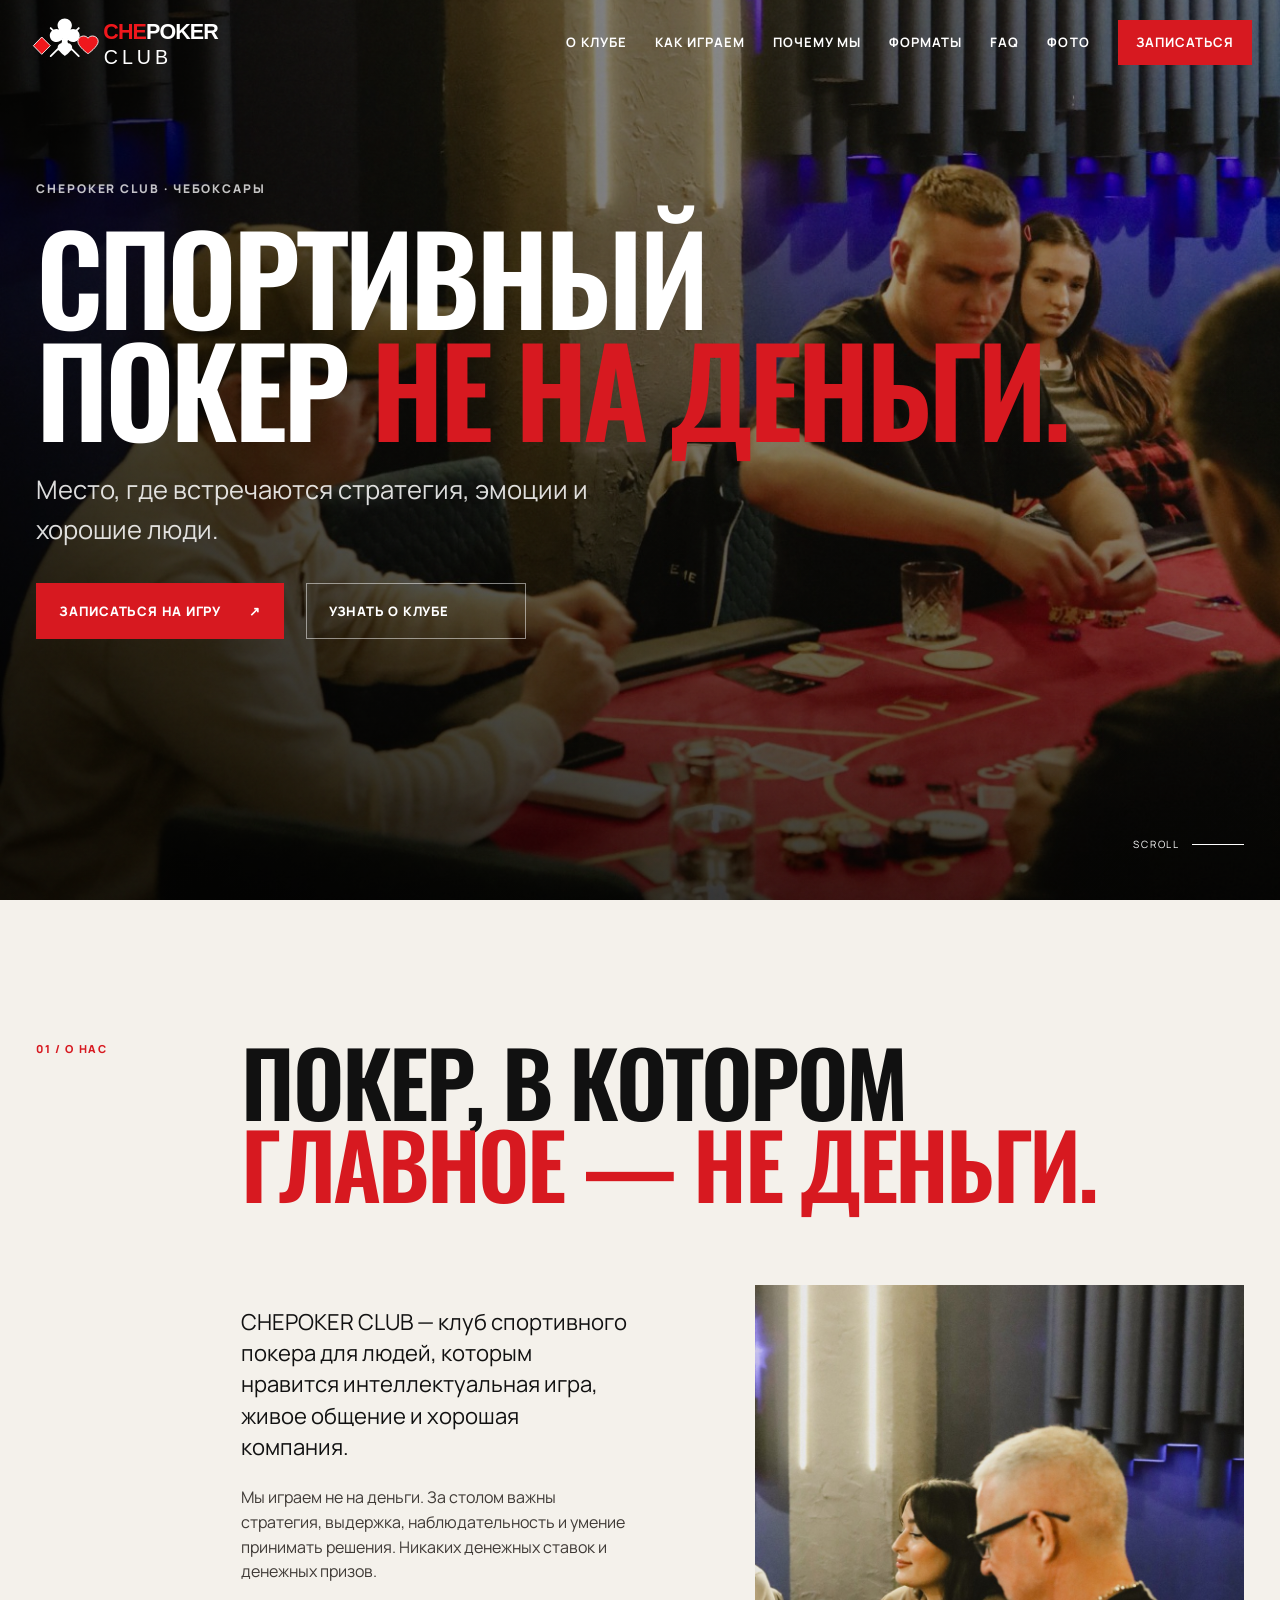
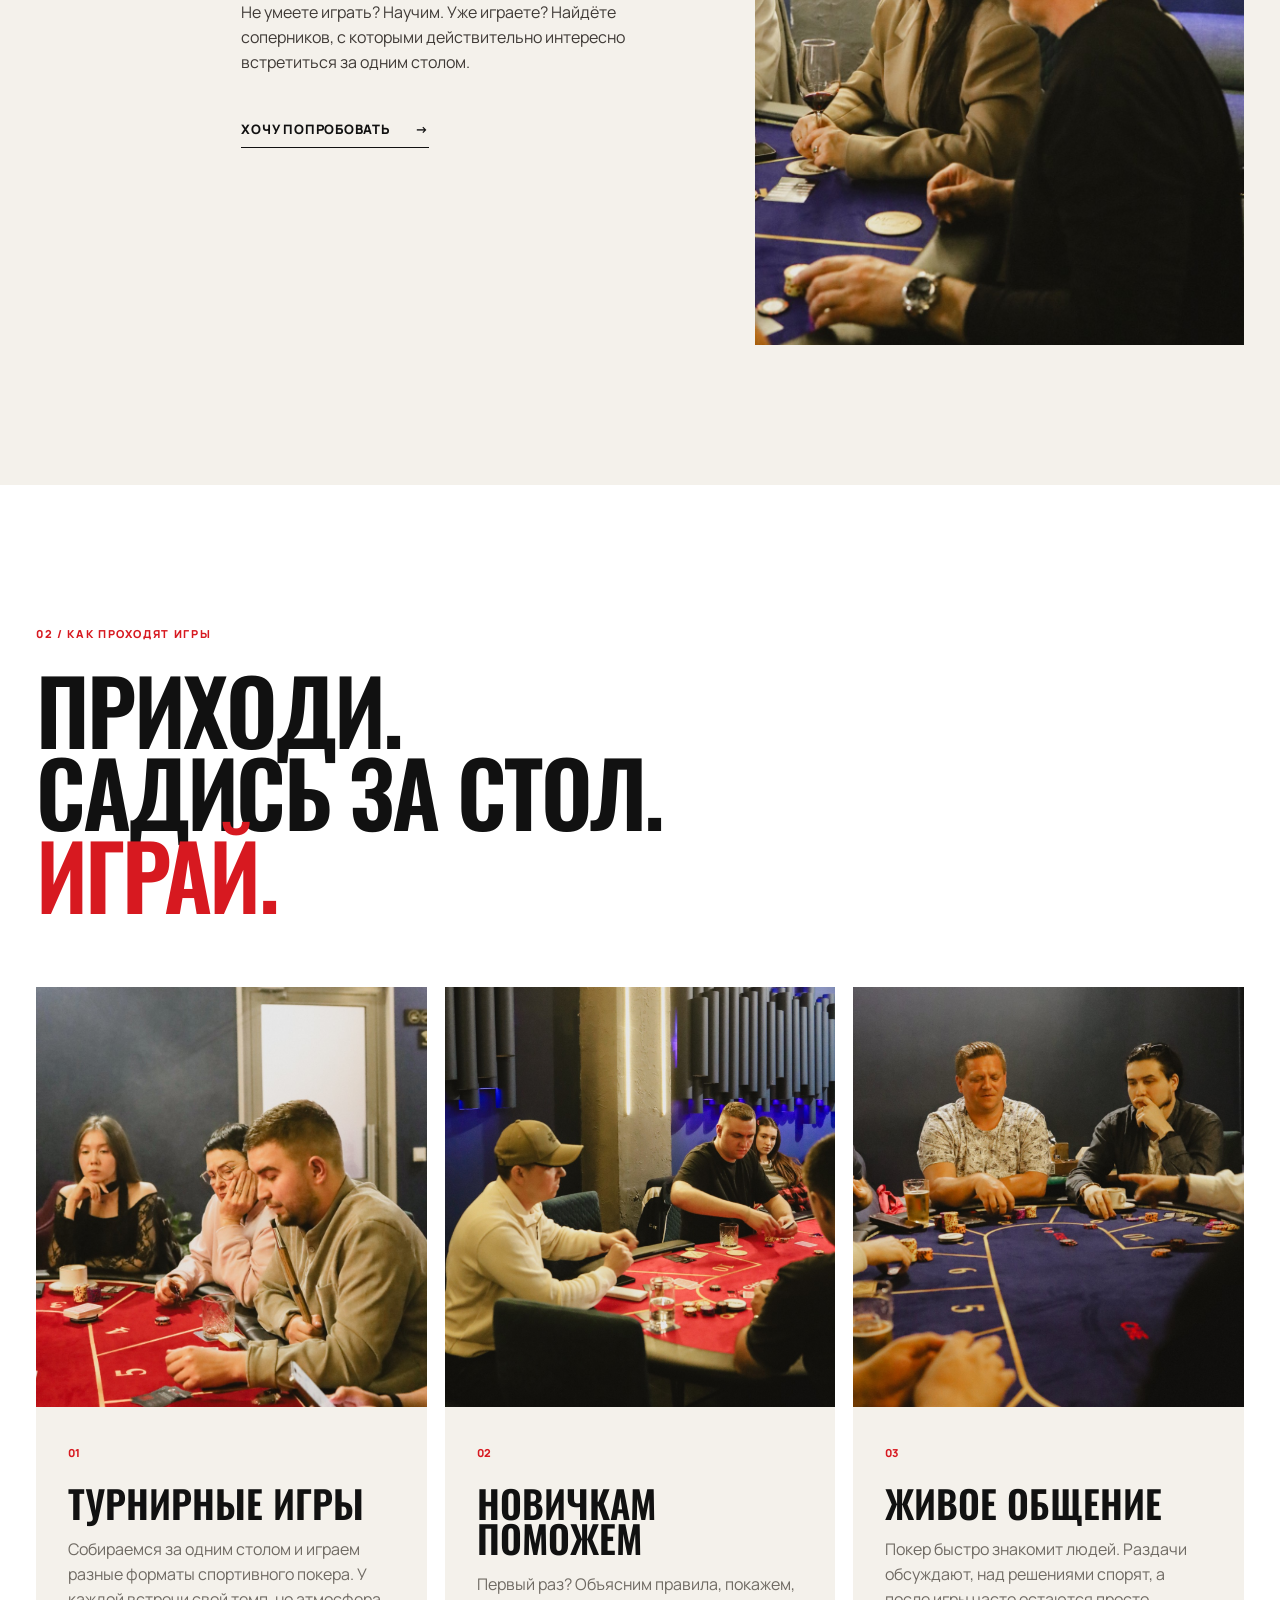
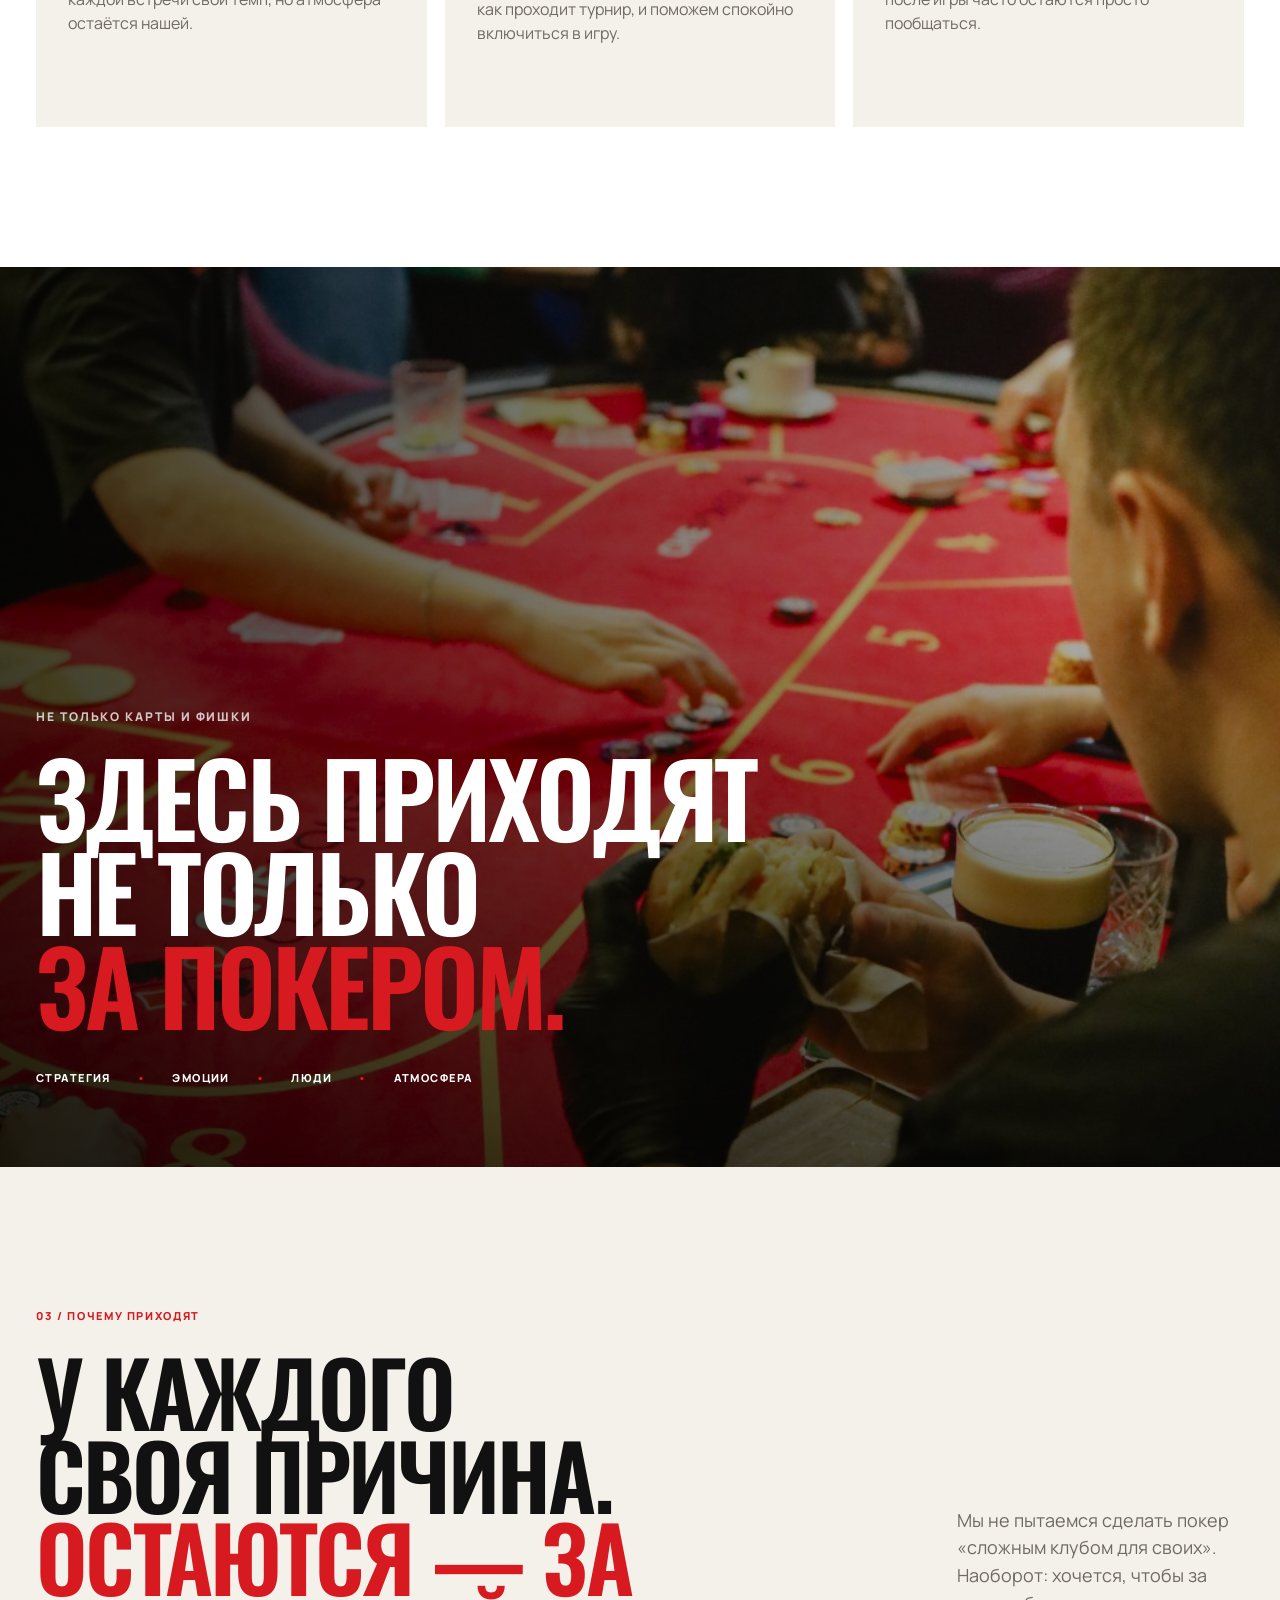
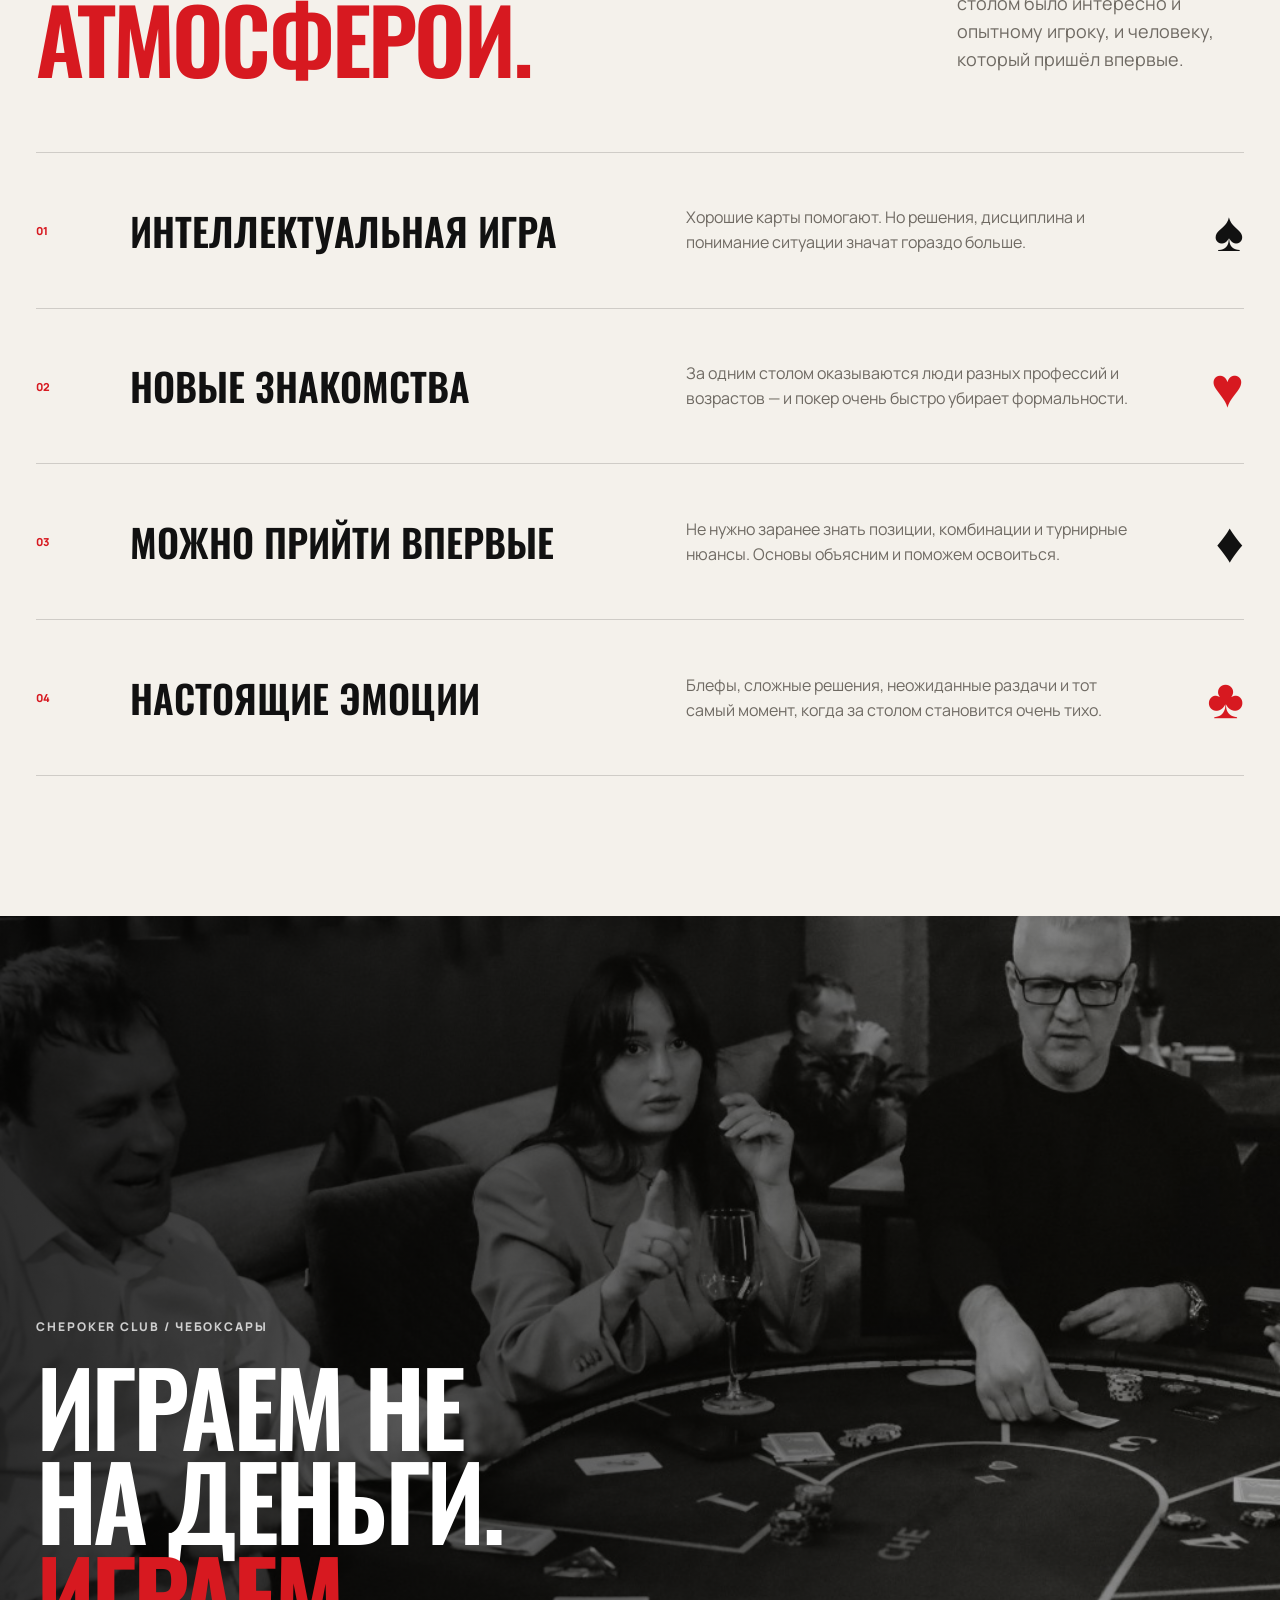
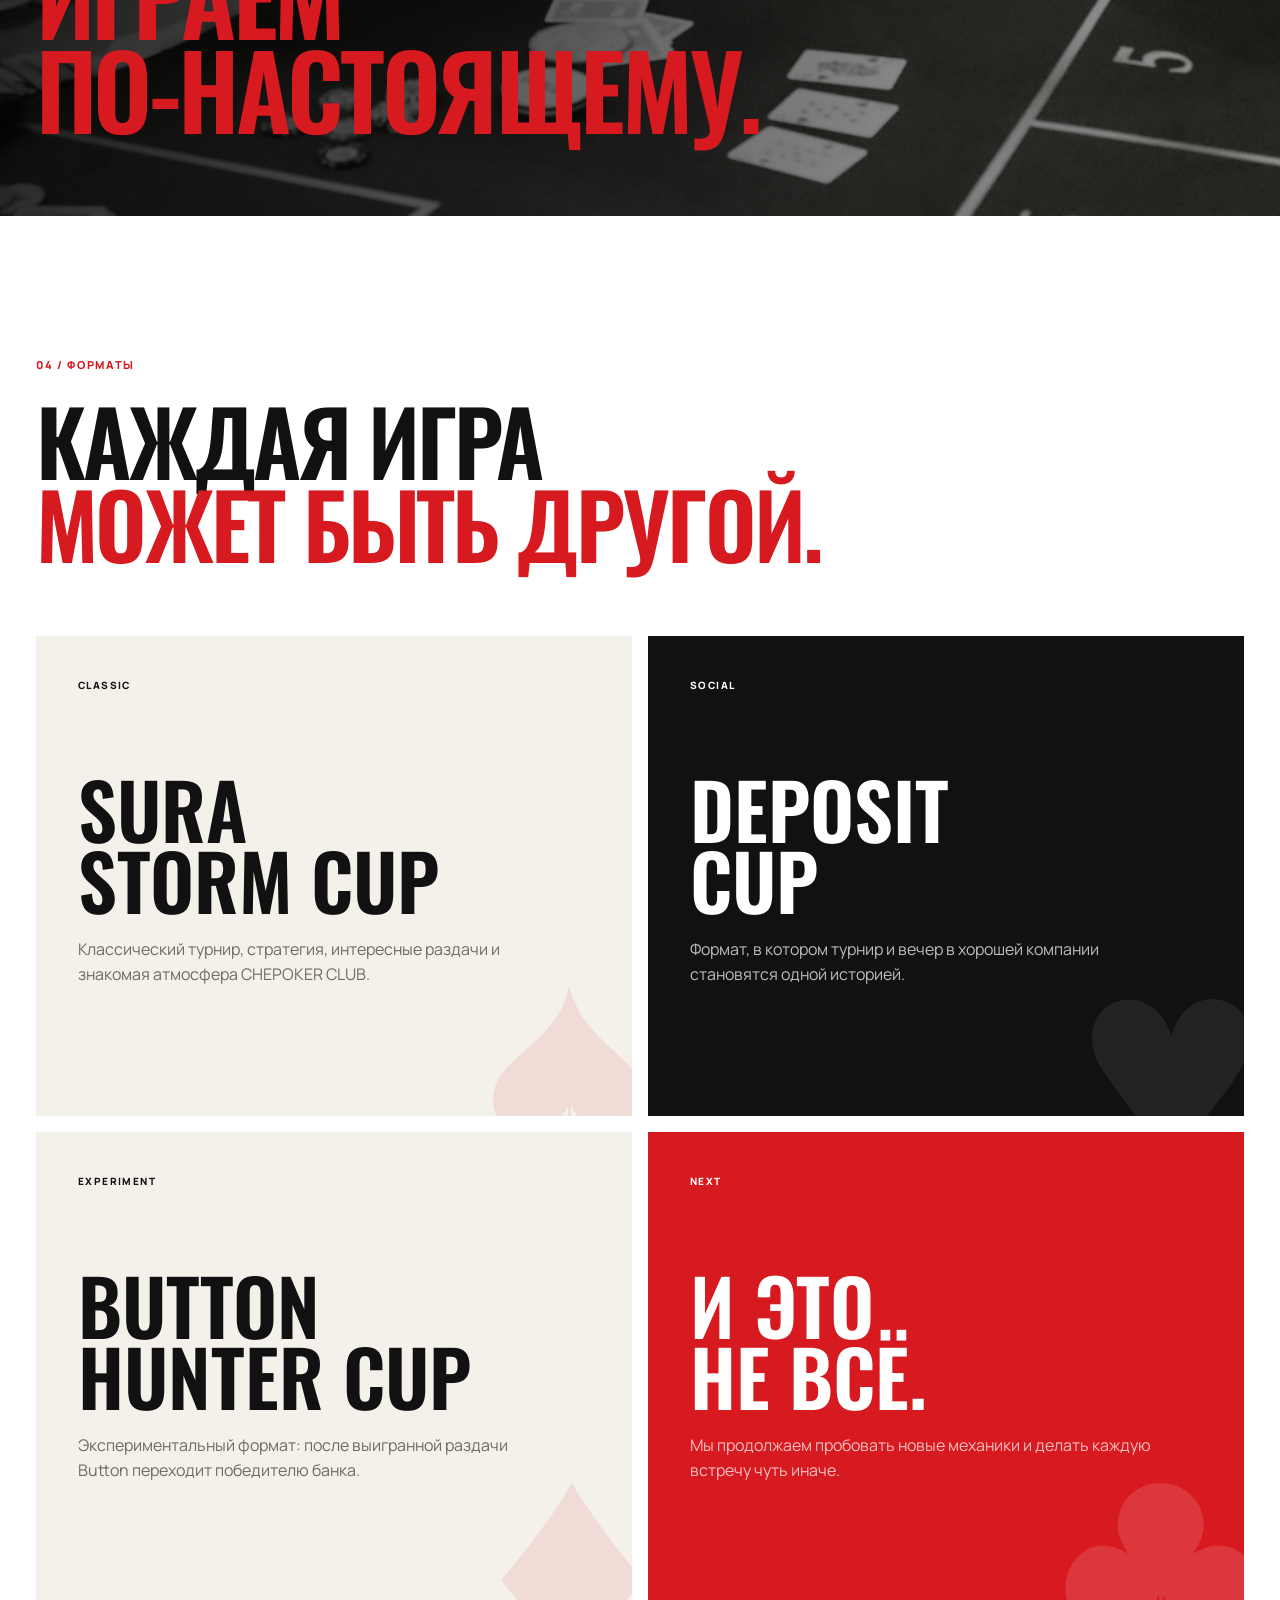
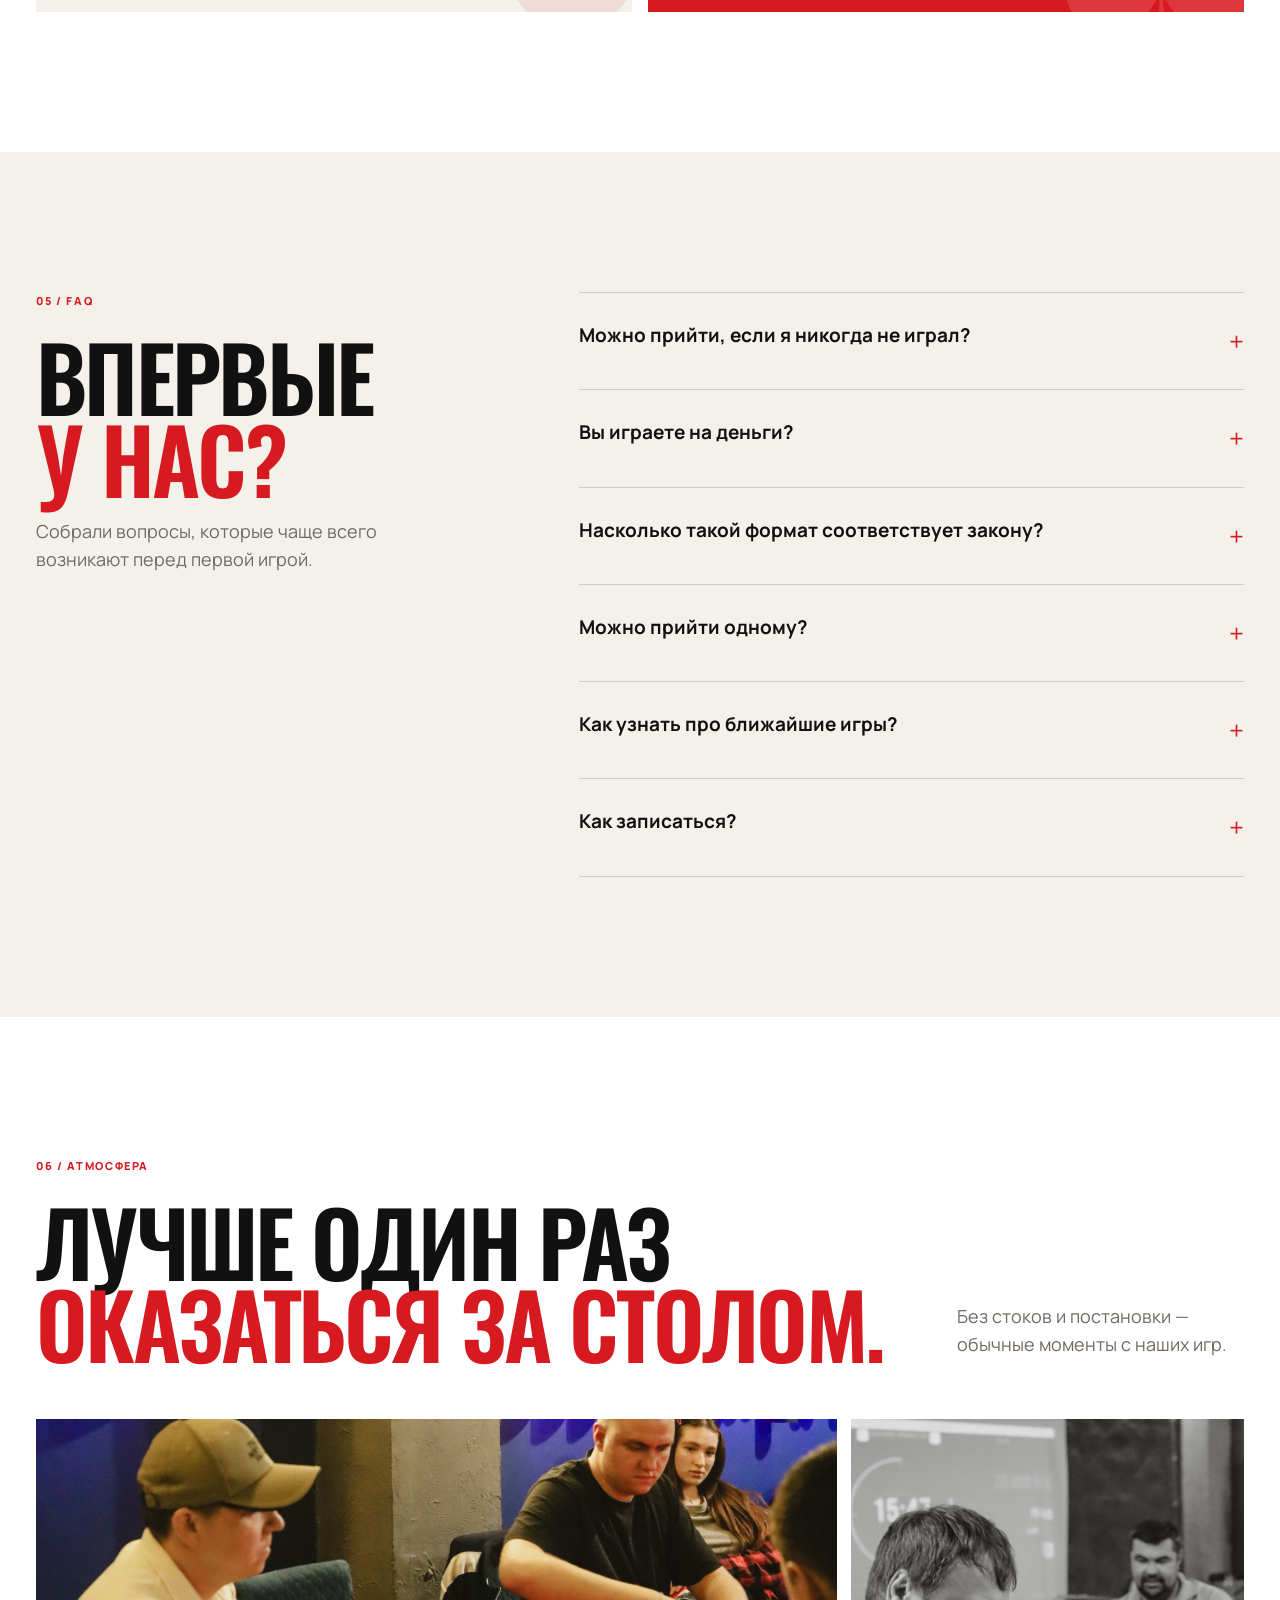
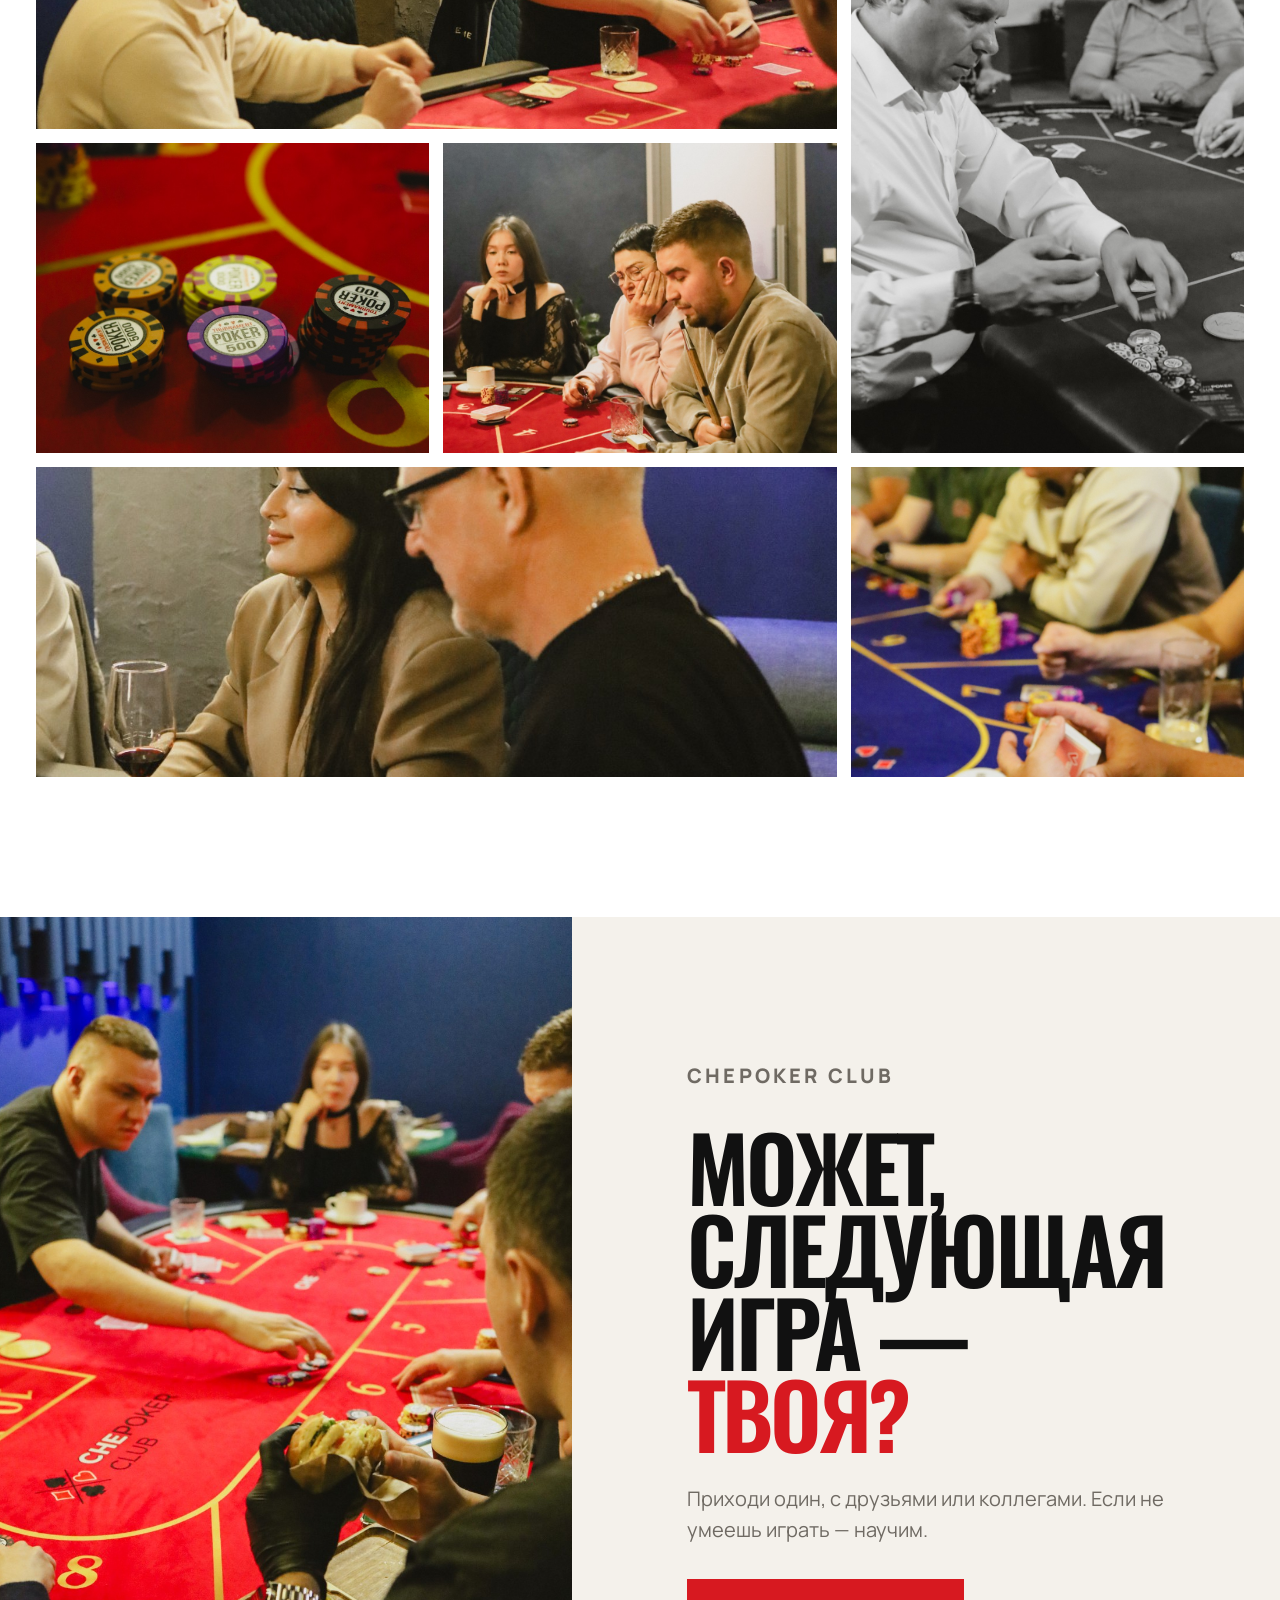
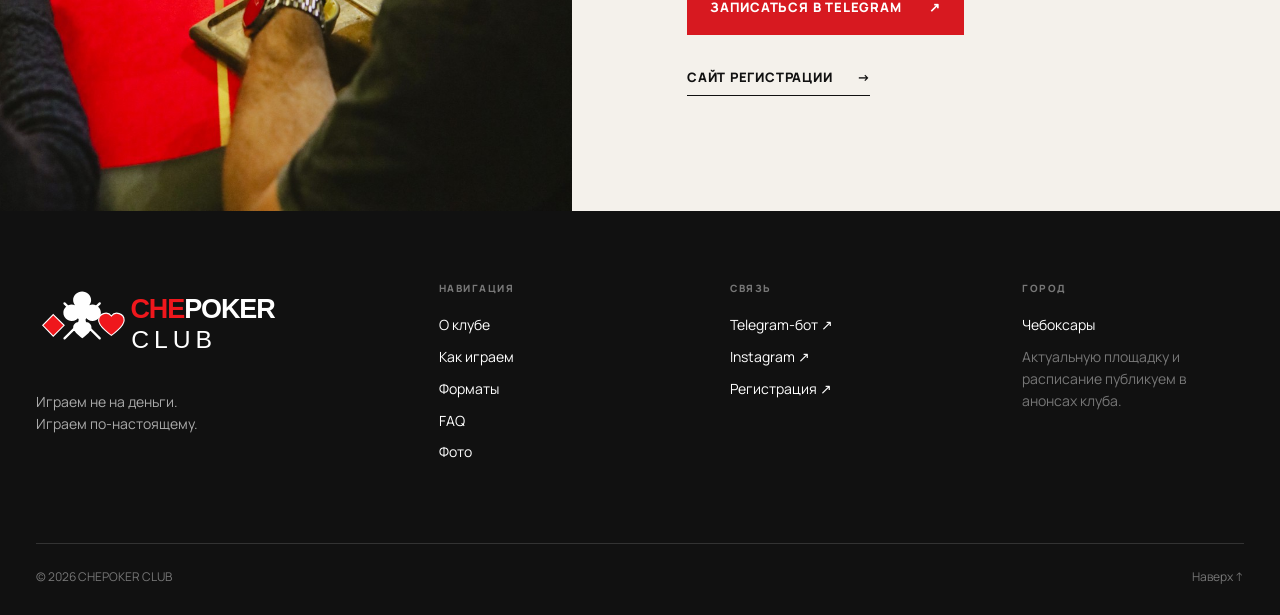
==== commit 48fb26ff: "Add files via upload" ====
--- a/index.html
+++ b/index.html
@@ -19,7 +19,8 @@
 <body>
   <header class="site-header" id="top">
     <a class="brand" href="#top" aria-label="CHEPOKER CLUB — на главную">
-      <img src="assets/logo.svg" alt="CHEPOKER CLUB">
+      <img class="brand-logo brand-logo-dark" src="assets/logo-on-dark.svg" alt="CHEPOKER CLUB">
+      <img class="brand-logo brand-logo-light" src="assets/logo.svg" alt="" aria-hidden="true">
     </a>
     <button class="menu-toggle" type="button" aria-expanded="false" aria-controls="site-nav" aria-label="Открыть меню"><span></span><span></span></button>
     <nav class="site-nav" id="site-nav" aria-label="Основная навигация">
@@ -82,11 +83,11 @@
             <div class="process-body"><span class="process-num">01</span><h3>ТУРНИРНЫЕ ИГРЫ</h3><p>Собираемся за одним столом и играем разные форматы спортивного покера. У каждой встречи свой темп, но атмосфера остаётся нашей.</p></div>
           </article>
           <article class="process-card reveal">
-            <div class="process-photo"><img src="assets/game-blue-table-close.JPG" alt="Карты, фишки и игроки за столом" loading="lazy"></div>
+            <div class="process-photo"><img src="assets/process-newbie.JPG" alt="Игроки CHEPOKER CLUB за столом" loading="lazy"></div>
             <div class="process-body"><span class="process-num">02</span><h3>НОВИЧКАМ ПОМОЖЕМ</h3><p>Первый раз? Объясним правила, покажем, как проходит турнир, и поможем спокойно включиться в игру.</p></div>
           </article>
           <article class="process-card reveal">
-            <div class="process-photo"><img src="assets/game-blue-wine.JPG" alt="Атмосфера игры CHEPOKER CLUB" loading="lazy"></div>
+            <div class="process-photo"><img src="assets/process-social.JPG" alt="Живое общение игроков CHEPOKER CLUB за столом" loading="lazy"></div>
             <div class="process-body"><span class="process-num">03</span><h3>ЖИВОЕ ОБЩЕНИЕ</h3><p>Покер быстро знакомит людей. Раздачи обсуждают, над решениями спорят, а после игры часто остаются просто пообщаться.</p></div>
           </article>
         </div>
@@ -182,7 +183,7 @@
 
   <footer class="site-footer">
     <div class="container footer-grid">
-      <div class="footer-brand"><img src="assets/logo.svg" alt="CHEPOKER CLUB"><p>Играем не на деньги.<br>Играем по-настоящему.</p></div>
+      <div class="footer-brand"><img src="assets/logo-on-dark.svg" alt="CHEPOKER CLUB"><p>Играем не на деньги.<br>Играем по-настоящему.</p></div>
       <div><p class="footer-label">НАВИГАЦИЯ</p><a href="#about">О клубе</a><a href="#games">Как играем</a><a href="#formats">Форматы</a><a href="#faq">FAQ</a><a href="#gallery">Фото</a></div>
       <div><p class="footer-label">СВЯЗЬ</p><a href="https://t.me/chepoker_bot" target="_blank" rel="noopener">Telegram-бот ↗</a><a href="https://instagram.com/chepoker_club" target="_blank" rel="noopener">Instagram ↗</a><a href="https://chepoker.poker-soft.ru/" target="_blank" rel="noopener">Регистрация ↗</a></div>
       <div><p class="footer-label">ГОРОД</p><p>Чебоксары</p><p class="muted">Актуальную площадку и расписание публикуем в анонсах клуба.</p></div>
--- a/styles.css
+++ b/styles.css
@@ -1,5 +1,5 @@
 :root{--paper:#f4f1eb;--white:#fff;--ink:#111;--muted:#6f6a63;--red:#d71920;--line:rgba(17,17,17,.16);--max:1320px;--head:'Oswald','Arial Narrow',Arial,sans-serif;--body:'Manrope',Arial,sans-serif}
-*{box-sizing:border-box}html{scroll-behavior:smooth}body{margin:0;background:var(--paper);color:var(--ink);font-family:var(--body);font-size:16px;line-height:1.55;overflow-x:hidden}img,video{display:block;width:100%}a{color:inherit;text-decoration:none}.container{width:min(calc(100% - 72px),var(--max));margin:auto}.site-header{position:fixed;z-index:100;top:0;left:0;right:0;height:86px;display:flex;align-items:center;justify-content:space-between;padding:0 max(28px,calc((100vw - var(--max))/2));transition:.35s ease;border-bottom:1px solid transparent}.site-header.scrolled{height:72px;background:rgba(244,241,235,.94);backdrop-filter:blur(16px);border-color:var(--line)}.brand{width:215px;filter:brightness(0) invert(1);transition:.35s}.site-header.scrolled .brand{filter:none}.site-nav{display:flex;align-items:center;gap:28px;font-size:13px;font-weight:700;text-transform:uppercase;letter-spacing:.08em;color:#fff}.site-header.scrolled .site-nav{color:var(--ink)}.site-nav a{position:relative}.site-nav a:not(.nav-cta)::after{content:"";position:absolute;left:0;right:100%;bottom:-6px;height:1px;background:currentColor;transition:.2s}.site-nav a:hover::after{right:0}.nav-cta{background:var(--red);color:#fff!important;padding:12px 18px}.menu-toggle{display:none;background:none;border:0;padding:10px}.menu-toggle span{display:block;width:28px;height:2px;background:#fff;margin:6px 0;transition:.25s}.site-header.scrolled .menu-toggle span{background:#111}
+*{box-sizing:border-box}html{scroll-behavior:smooth}body{margin:0;background:var(--paper);color:var(--ink);font-family:var(--body);font-size:16px;line-height:1.55;overflow-x:hidden}img,video{display:block;width:100%}a{color:inherit;text-decoration:none}.container{width:min(calc(100% - 72px),var(--max));margin:auto}.site-header{position:fixed;z-index:100;top:0;left:0;right:0;height:86px;display:flex;align-items:center;justify-content:space-between;padding:0 max(28px,calc((100vw - var(--max))/2));transition:.35s ease;border-bottom:1px solid transparent}.site-header.scrolled{height:72px;background:rgba(244,241,235,.94);backdrop-filter:blur(16px);border-color:var(--line)}.brand{width:245px;height:66px;position:relative;display:block;transition:.35s}.brand-logo{position:absolute;inset:0;width:100%;height:100%;object-fit:contain;object-position:left center;transition:opacity .25s ease}.brand-logo-light{opacity:0}.site-header.scrolled .brand-logo-dark{opacity:0}.site-header.scrolled .brand-logo-light{opacity:1}.site-nav{display:flex;align-items:center;gap:28px;font-size:13px;font-weight:700;text-transform:uppercase;letter-spacing:.08em;color:#fff}.site-header.scrolled .site-nav{color:var(--ink)}.site-nav a{position:relative}.site-nav a:not(.nav-cta)::after{content:"";position:absolute;left:0;right:100%;bottom:-6px;height:1px;background:currentColor;transition:.2s}.site-nav a:hover::after{right:0}.nav-cta{background:var(--red);color:#fff!important;padding:12px 18px}.menu-toggle{display:none;background:none;border:0;padding:10px}.menu-toggle span{display:block;width:28px;height:2px;background:#fff;margin:6px 0;transition:.25s}.site-header.scrolled .menu-toggle span{background:#111}
 .hero{height:100svh;min-height:720px;position:relative;display:flex;align-items:flex-end;background:#111;color:#fff;overflow:hidden}.hero-video{position:absolute;inset:0;height:100%;object-fit:cover;object-position:center 45%}.hero-shade{position:absolute;inset:0;background:linear-gradient(90deg,rgba(0,0,0,.78) 0%,rgba(0,0,0,.45) 48%,rgba(0,0,0,.28) 100%),linear-gradient(0deg,rgba(0,0,0,.6) 0%,transparent 60%)}.hero-noise{position:absolute;inset:0;opacity:.14;mix-blend-mode:soft-light;background-image:url("data:image/svg+xml,%3Csvg viewBox='0 0 180 180' xmlns='http://www.w3.org/2000/svg'%3E%3Cfilter id='n'%3E%3CfeTurbulence type='fractalNoise' baseFrequency='.9' numOctaves='4' stitchTiles='stitch'/%3E%3C/filter%3E%3Crect width='100%25' height='100%25' filter='url(%23n)' opacity='.38'/%3E%3C/svg%3E")}.hero-content{position:relative;padding-bottom:9vh}.eyebrow{font-size:12px;font-weight:800;letter-spacing:.16em;text-transform:uppercase;margin:0 0 22px}.eyebrow.light{color:rgba(255,255,255,.76)}h1,h2,h3{font-family:var(--head);text-transform:uppercase;line-height:.92;margin:0;font-weight:600}h1{font-size:clamp(68px,9.5vw,150px);letter-spacing:-.035em;max-width:1120px}h1 em{font-style:normal;color:var(--red)}.hero-lead{font-size:clamp(18px,2vw,28px);max-width:660px;margin:26px 0 34px;color:rgba(255,255,255,.86)}.hero-actions,.join-actions{display:flex;align-items:center;gap:22px;flex-wrap:wrap}.button{display:inline-flex;align-items:center;justify-content:space-between;gap:28px;padding:17px 22px;min-width:220px;font-size:13px;font-weight:800;text-transform:uppercase;letter-spacing:.06em;border:1px solid transparent;transition:.22s}.button:hover{transform:translateY(-2px)}.button-red{background:var(--red);color:#fff}.button-red:hover{background:#b81218}.button-ghost{border-color:rgba(255,255,255,.5);color:#fff}.button-ghost:hover{background:#fff;color:#111}.scroll-cue{position:absolute;right:max(36px,calc((100vw - var(--max))/2));bottom:48px;display:flex;align-items:center;gap:12px;font-size:10px;letter-spacing:.18em}.scroll-cue i{display:block;width:52px;height:1px;background:#fff}
 .section{padding:140px 0}.grid-12{display:grid;grid-template-columns:repeat(12,1fr);gap:24px}.section-index{font-size:11px;font-weight:800;letter-spacing:.15em;text-transform:uppercase;color:var(--red);margin-bottom:26px}.about .section-index{grid-column:1/3}.about-title{grid-column:3/12}.about-title h2,.section-heading h2,.faq-title h2{font-size:clamp(54px,7vw,108px);letter-spacing:-.03em}.about-title h2 span,.section-heading h2 span,.faq-title h2 span{color:var(--red)}.about-copy{grid-column:3/7;padding-top:56px}.about-copy p{color:#3f3a36}.large-copy{font-size:22px!important;line-height:1.42;color:#111!important}.text-link{display:inline-flex;gap:24px;border-bottom:1px solid #111;padding:10px 0 8px;margin-top:18px;font-size:13px;font-weight:800;text-transform:uppercase;letter-spacing:.06em}.about-photo{grid-column:8/13;margin:56px 0 0;height:660px;overflow:hidden}.about-photo img{height:100%;object-fit:cover}
 .process{background:#fff}.section-heading{margin-bottom:72px}.section-heading h2{max-width:1050px}.process-grid{display:grid;grid-template-columns:repeat(3,1fr);gap:18px}.process-card{background:var(--paper);display:flex;flex-direction:column;min-height:740px}.process-photo{height:420px;overflow:hidden}.process-photo img{height:100%;object-fit:cover;transition:transform .7s ease}.process-card:hover .process-photo img{transform:scale(1.035)}.process-body{padding:32px}.process-num{font-size:11px;color:var(--red);font-weight:800}.process-body h3{font-size:38px;margin:22px 0 16px}.process-body p{margin:0;color:var(--muted)}
@@ -10,8 +10,8 @@
 .faq{background:var(--paper)}.faq-layout{display:grid;grid-template-columns:.8fr 1.2fr;gap:100px}.faq-title{position:sticky;top:120px;align-self:start}.faq-title p{max-width:390px;color:var(--muted);font-size:18px}.faq-list{border-top:1px solid var(--line)}details{border-bottom:1px solid var(--line)}summary{list-style:none;cursor:pointer;padding:28px 0;display:flex;justify-content:space-between;gap:24px;font-weight:700;font-size:19px}summary::-webkit-details-marker{display:none}summary span{font-size:26px;font-weight:400;color:var(--red);transition:.2s}details[open] summary span{transform:rotate(45deg)}.faq-answer{padding:0 60px 30px 0;color:var(--muted);max-width:760px}
 .gallery{background:#fff}.gallery-grid{display:grid;grid-template-columns:repeat(3,1fr);grid-auto-rows:310px;gap:14px}.gallery-grid figure{margin:0;overflow:hidden;background:#ddd}.gallery-grid img{height:100%;object-fit:cover;transition:transform .7s}.gallery-grid figure:hover img{transform:scale(1.03)}.g-wide{grid-column:span 2}.g-tall{grid-row:span 2}.gallery .section-heading{margin-bottom:54px}
 .join{display:grid;grid-template-columns:1fr 1fr;min-height:780px}.join-media{min-height:650px;overflow:hidden}.join-media img{height:100%;object-fit:cover}.join-panel{background:var(--paper);display:flex;align-items:center;padding:9vw}.join-panel h2{font-size:clamp(62px,7vw,112px);letter-spacing:-.035em}.join-panel h2 span{color:var(--red)}.join-panel p{font-size:20px;max-width:600px;color:var(--muted);margin:28px 0 34px}.join-actions .text-link{margin-top:0}
-.site-footer{background:#111;color:#fff;padding:70px 0 28px}.footer-grid{display:grid;grid-template-columns:1.5fr repeat(3,1fr);gap:70px}.footer-brand img{width:240px;filter:brightness(0) invert(1);margin-bottom:28px}.footer-brand p{color:#aaa}.footer-label{font-size:10px!important;color:#777!important;font-weight:800;letter-spacing:.15em;margin-bottom:18px!important}.footer-grid>div>a,.footer-grid>div>p{display:block;margin:0 0 10px;font-size:14px}.footer-grid a:hover{color:var(--red)}.muted{color:#777;max-width:260px}.footer-bottom{margin-top:70px;border-top:1px solid #333;padding-top:24px;display:flex;justify-content:space-between;color:#777;font-size:12px}
+.site-footer{background:#111;color:#fff;padding:70px 0 28px}.footer-grid{display:grid;grid-template-columns:1.5fr repeat(3,1fr);gap:70px}.footer-brand img{width:270px;margin-bottom:28px}.footer-brand p{color:#aaa}.footer-label{font-size:10px!important;color:#777!important;font-weight:800;letter-spacing:.15em;margin-bottom:18px!important}.footer-grid>div>a,.footer-grid>div>p{display:block;margin:0 0 10px;font-size:14px}.footer-grid a:hover{color:var(--red)}.muted{color:#777;max-width:260px}.footer-bottom{margin-top:70px;border-top:1px solid #333;padding-top:24px;display:flex;justify-content:space-between;color:#777;font-size:12px}
 .reveal{opacity:0;transform:translateY(28px);transition:opacity .75s ease,transform .75s cubic-bezier(.2,.75,.2,1)}.reveal.visible{opacity:1;transform:none}
-@media(max-width:980px){.container{width:min(calc(100% - 36px),var(--max))}.site-header{height:72px;padding:0 18px}.brand{width:180px}.menu-toggle{display:block;z-index:101}.site-nav{position:fixed;inset:0;background:var(--paper);color:#111!important;display:flex;flex-direction:column;justify-content:center;align-items:flex-start;padding:50px;gap:22px;font-family:var(--head);font-size:38px;transform:translateX(100%);transition:.35s}.site-nav.open{transform:none}.nav-cta{font-family:var(--body);font-size:13px}.menu-toggle.open span{background:#111}.menu-toggle.open span:first-child{transform:translateY(4px) rotate(45deg)}.menu-toggle.open span:last-child{transform:translateY(-4px) rotate(-45deg)}.hero{min-height:680px}.hero-content{padding-bottom:100px}.scroll-cue{display:none}.section{padding:94px 0}.grid-12{display:block}.about-title h2{margin-top:18px}.about-copy{padding-top:32px}.about-photo{height:560px;margin-top:42px}.process-grid{grid-template-columns:1fr}.process-card{min-height:0}.process-photo{height:500px}.section-heading.split{grid-template-columns:1fr;gap:24px}.why-row{grid-template-columns:50px 1fr 60px}.why-row p{grid-column:2/4}.format-grid{grid-template-columns:1fr}.faq-layout{grid-template-columns:1fr;gap:42px}.faq-title{position:static}.gallery-grid{grid-template-columns:repeat(2,1fr)}.join{grid-template-columns:1fr}.join-panel{padding:80px 24px}.footer-grid{grid-template-columns:repeat(2,1fr)}}
+@media(max-width:980px){.container{width:min(calc(100% - 36px),var(--max))}.site-header{height:72px;padding:0 18px}.brand{width:205px;height:58px}.menu-toggle{display:block;z-index:101}.site-nav{position:fixed;inset:0;background:var(--paper);color:#111!important;display:flex;flex-direction:column;justify-content:center;align-items:flex-start;padding:50px;gap:22px;font-family:var(--head);font-size:38px;transform:translateX(100%);transition:.35s}.site-nav.open{transform:none}.nav-cta{font-family:var(--body);font-size:13px}.menu-toggle.open span{background:#111}.menu-toggle.open span:first-child{transform:translateY(4px) rotate(45deg)}.menu-toggle.open span:last-child{transform:translateY(-4px) rotate(-45deg)}.hero{min-height:680px}.hero-content{padding-bottom:100px}.scroll-cue{display:none}.section{padding:94px 0}.grid-12{display:block}.about-title h2{margin-top:18px}.about-copy{padding-top:32px}.about-photo{height:560px;margin-top:42px}.process-grid{grid-template-columns:1fr}.process-card{min-height:0}.process-photo{height:500px}.section-heading.split{grid-template-columns:1fr;gap:24px}.why-row{grid-template-columns:50px 1fr 60px}.why-row p{grid-column:2/4}.format-grid{grid-template-columns:1fr}.faq-layout{grid-template-columns:1fr;gap:42px}.faq-title{position:static}.gallery-grid{grid-template-columns:repeat(2,1fr)}.join{grid-template-columns:1fr}.join-panel{padding:80px 24px}.footer-grid{grid-template-columns:repeat(2,1fr)}}
 @media(max-width:640px){body{font-size:15px}.container{width:calc(100% - 28px)}.hero{min-height:720px}.hero-video{object-position:center}.hero-content{padding-bottom:76px}h1{font-size:clamp(58px,19vw,92px)}.hero-lead{font-size:17px;max-width:330px}.button{width:100%}.button-ghost{display:none}.section{padding:76px 0}.about-title h2,.section-heading h2,.faq-title h2{font-size:clamp(48px,15vw,72px)}.large-copy{font-size:19px!important}.about-photo{height:450px}.section-heading{margin-bottom:42px}.process-photo{height:370px}.process-body{padding:26px}.process-body h3{font-size:34px}.manifest,.philosophy{min-height:680px;height:88svh}.manifest h2,.philosophy h2{font-size:clamp(54px,16vw,82px)}.manifest-tags{gap:12px;font-size:9px}.manifest-tags span:not(:last-child)::after{margin-left:12px}.why-row{grid-template-columns:34px 1fr 42px;gap:14px;padding:26px 0}.why-row h3{font-size:30px}.why-icon{font-size:38px}.format-card{padding:28px;min-height:410px}.format-card h3{margin-top:72px;font-size:58px}.faq-answer{padding-right:0}.gallery-grid{grid-template-columns:1fr;grid-auto-rows:340px}.g-wide,.g-tall{grid-column:auto;grid-row:auto}.join-media{min-height:520px}.join-panel h2{font-size:60px}.footer-grid{grid-template-columns:1fr;gap:38px}.footer-bottom{margin-top:48px;flex-direction:column;gap:12px}}
 @media(prefers-reduced-motion:reduce){html{scroll-behavior:auto}.reveal{opacity:1;transform:none;transition:none}.process-photo img,.gallery-grid img{transition:none}}
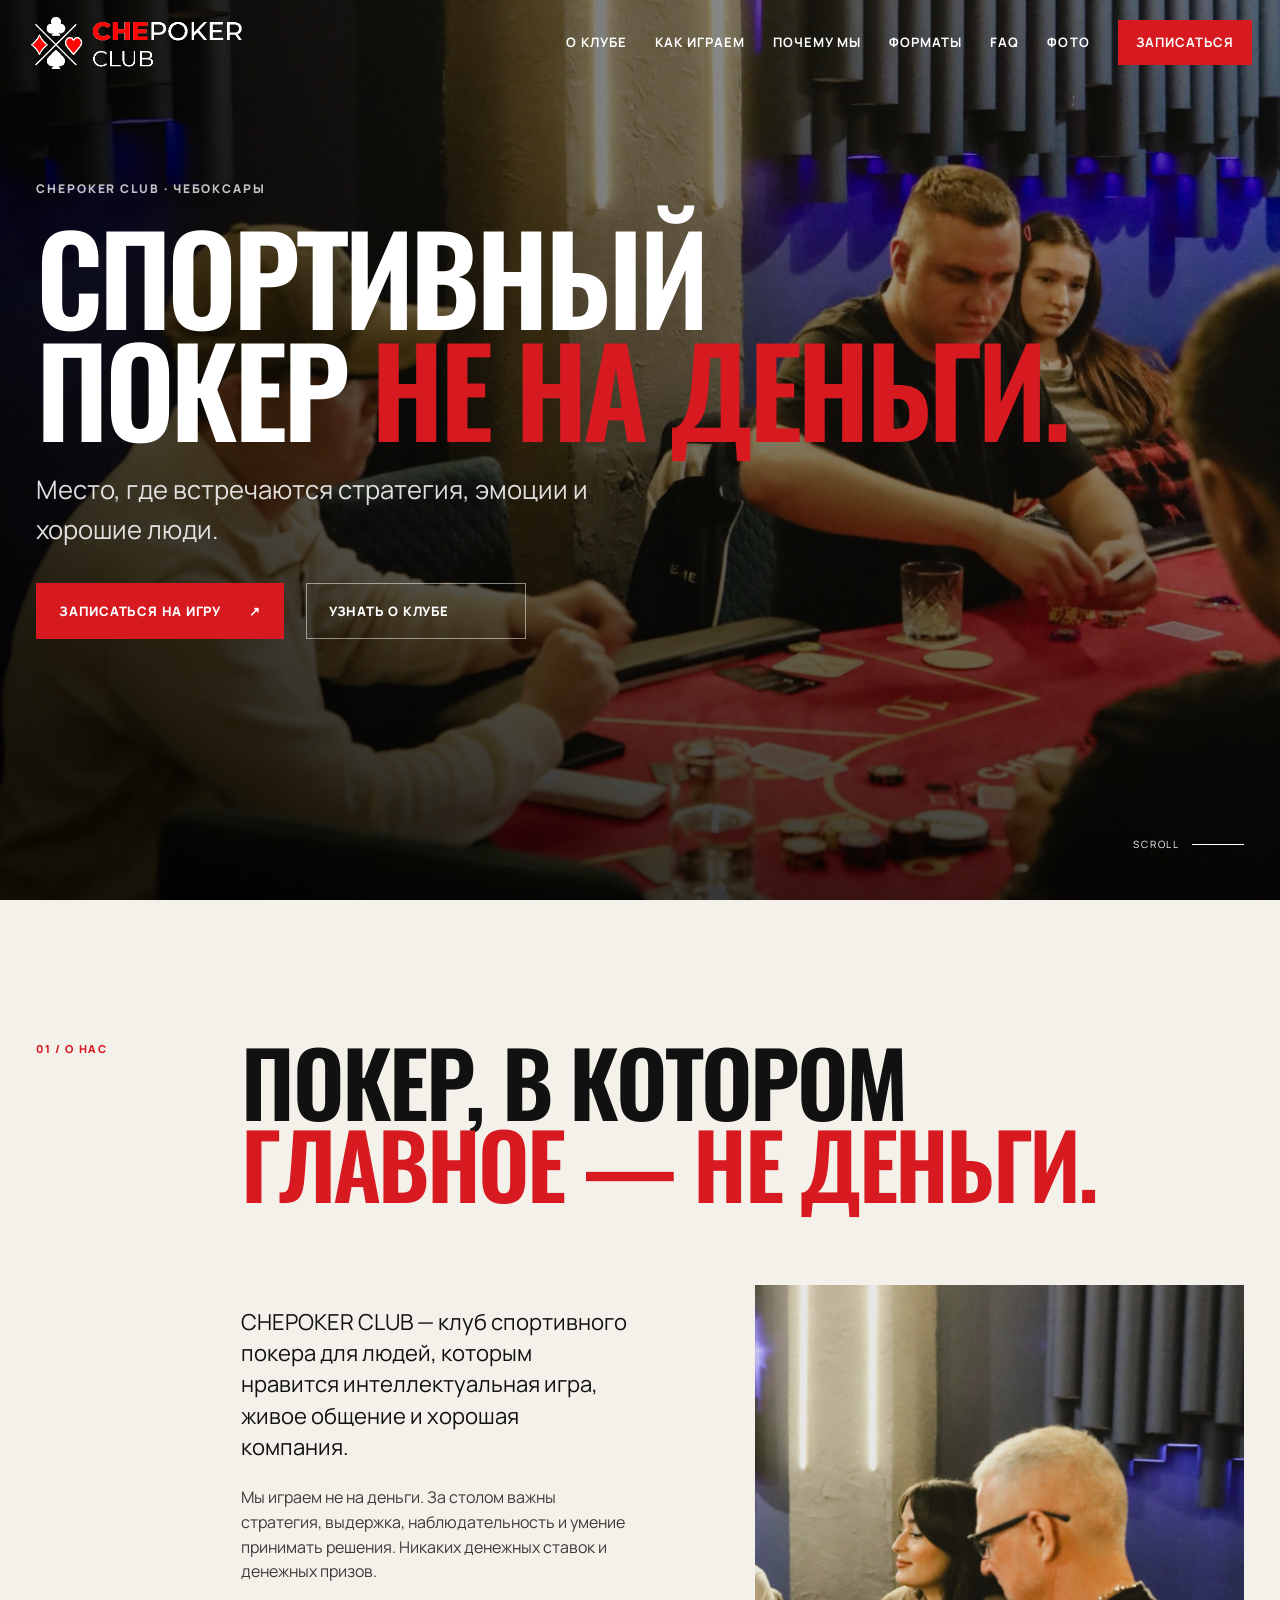
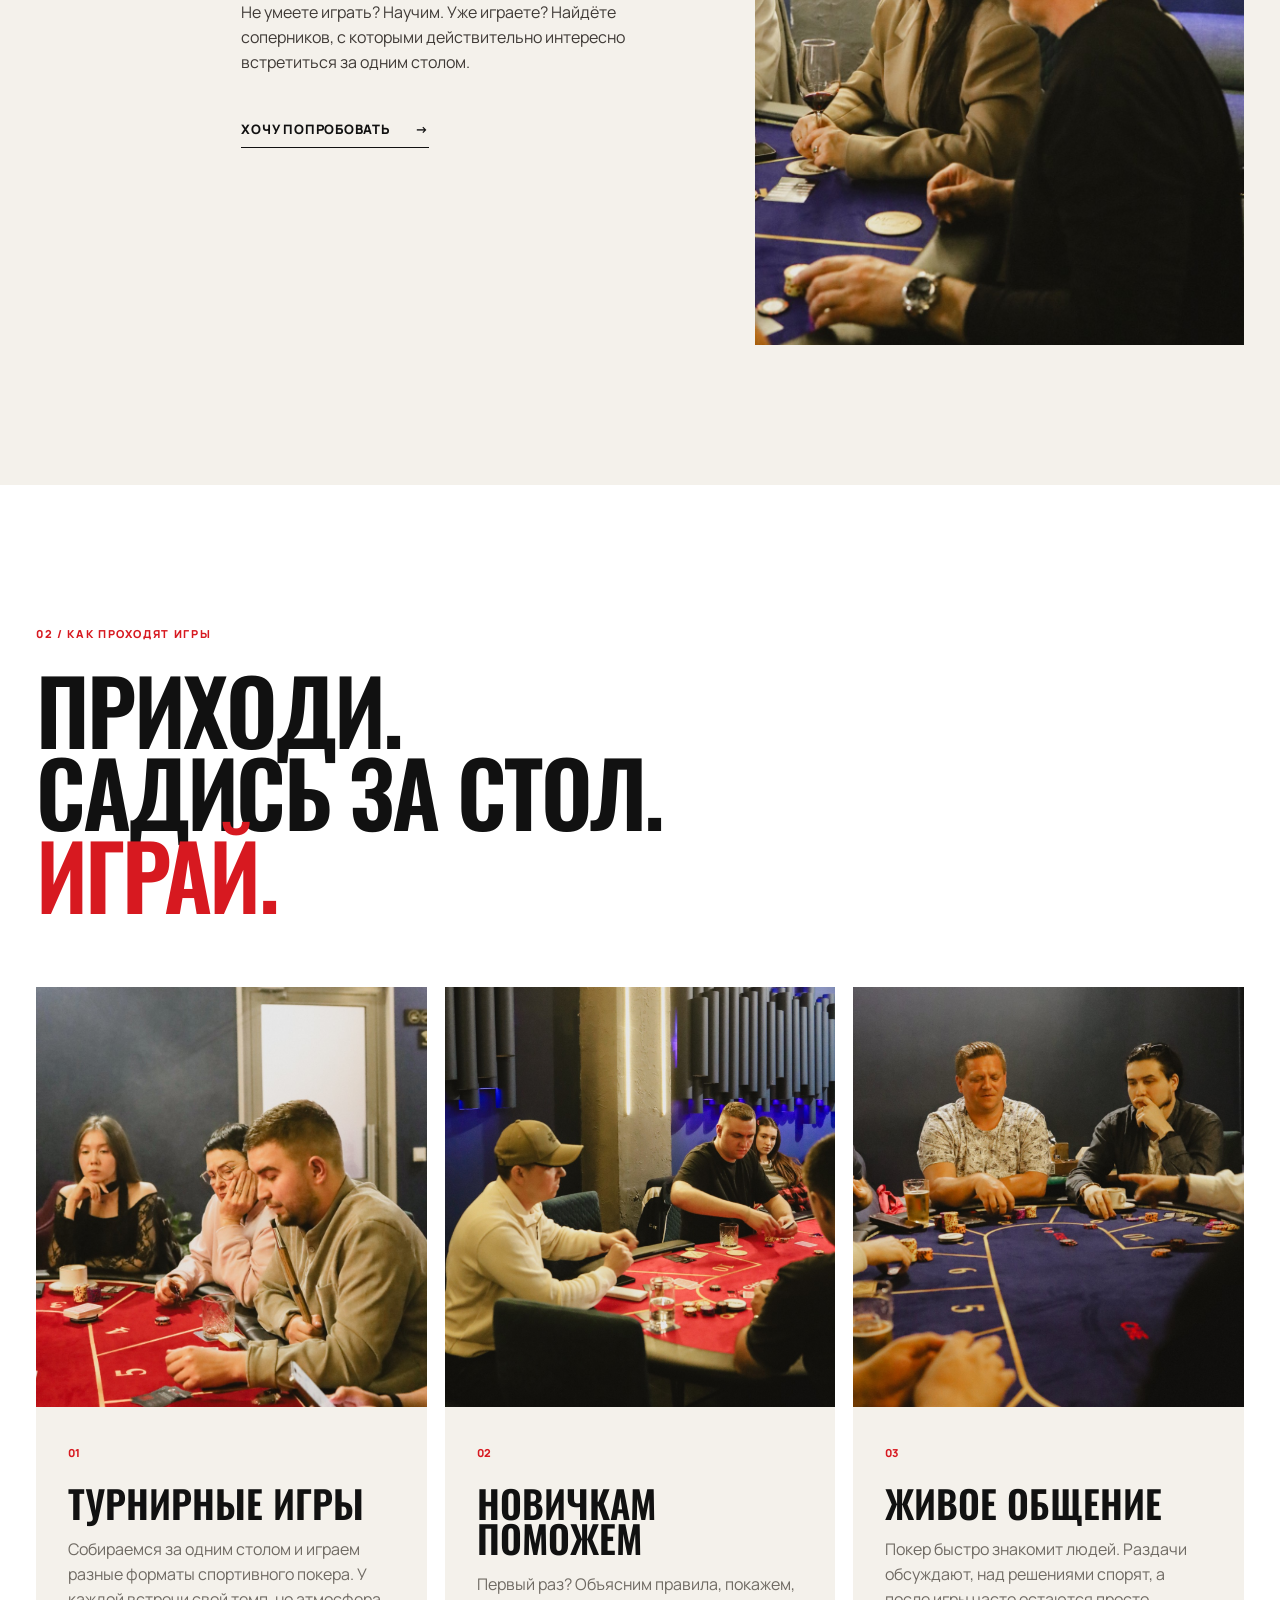
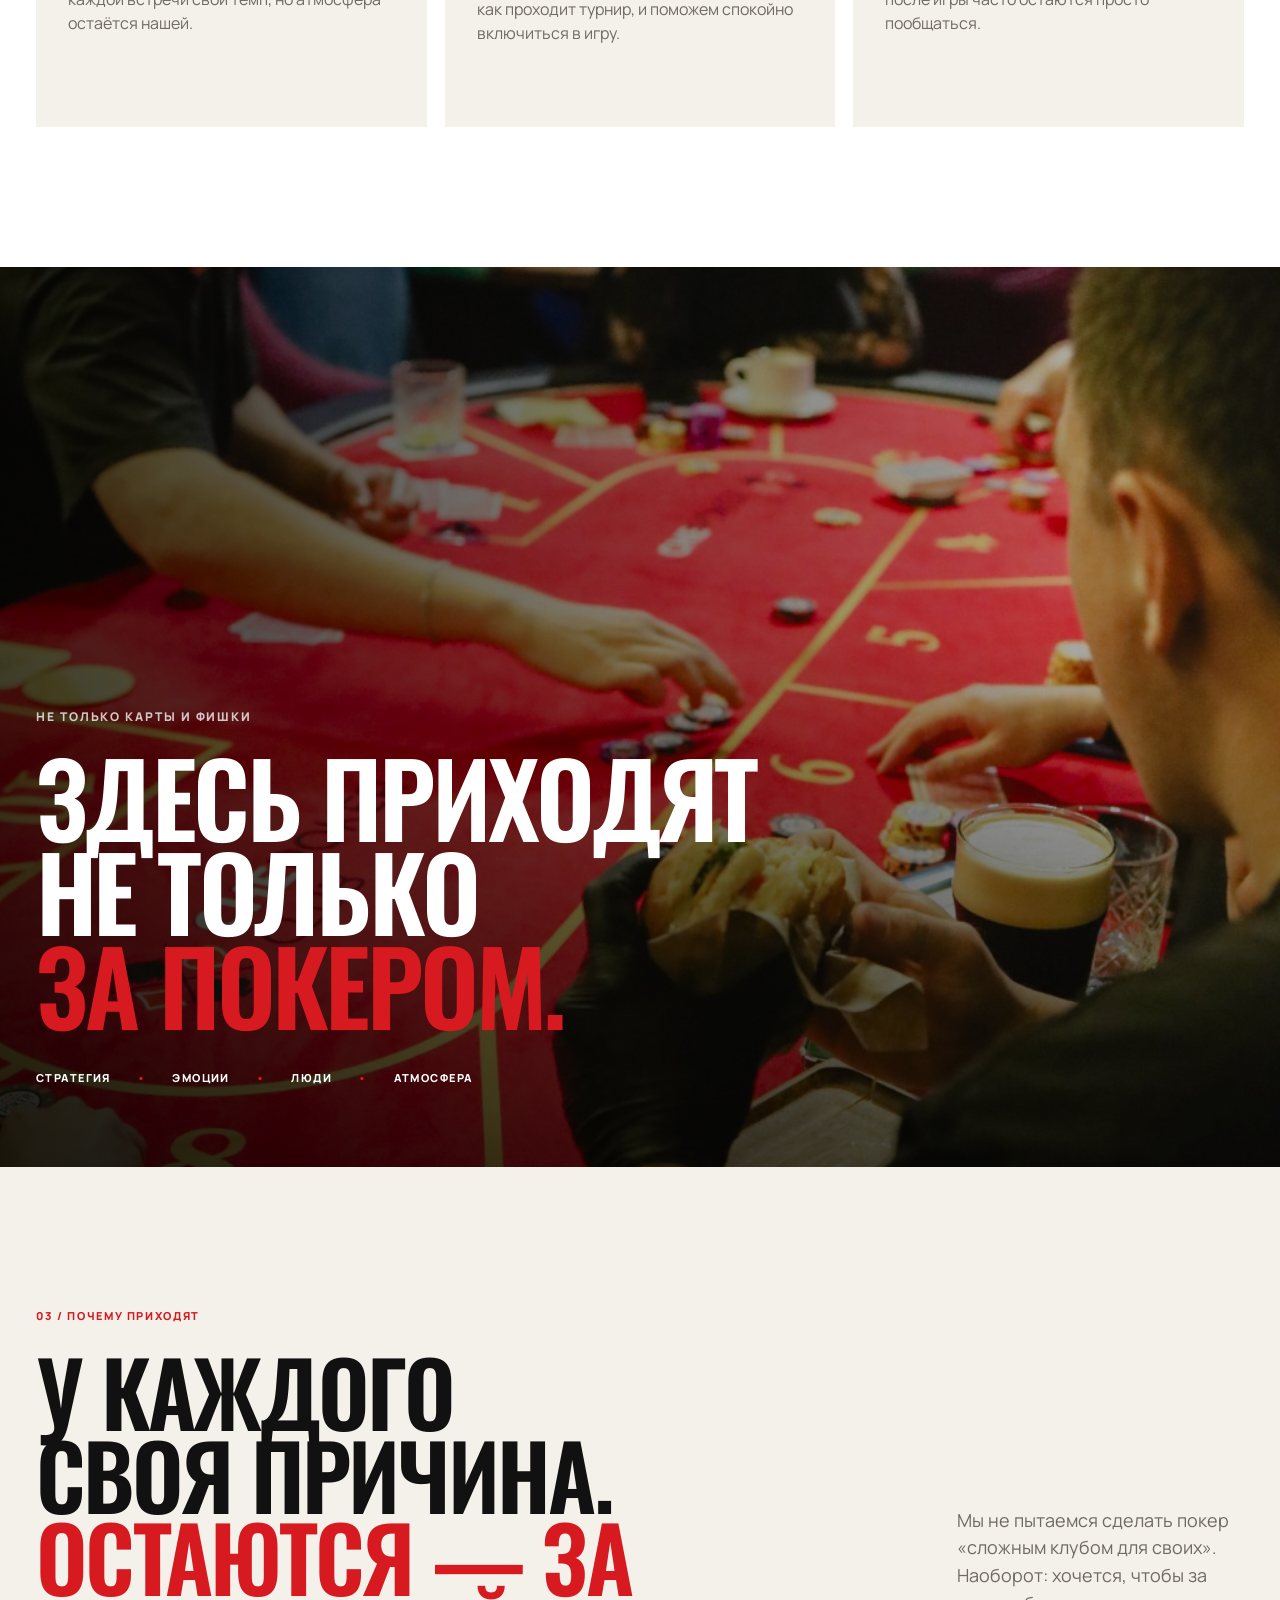
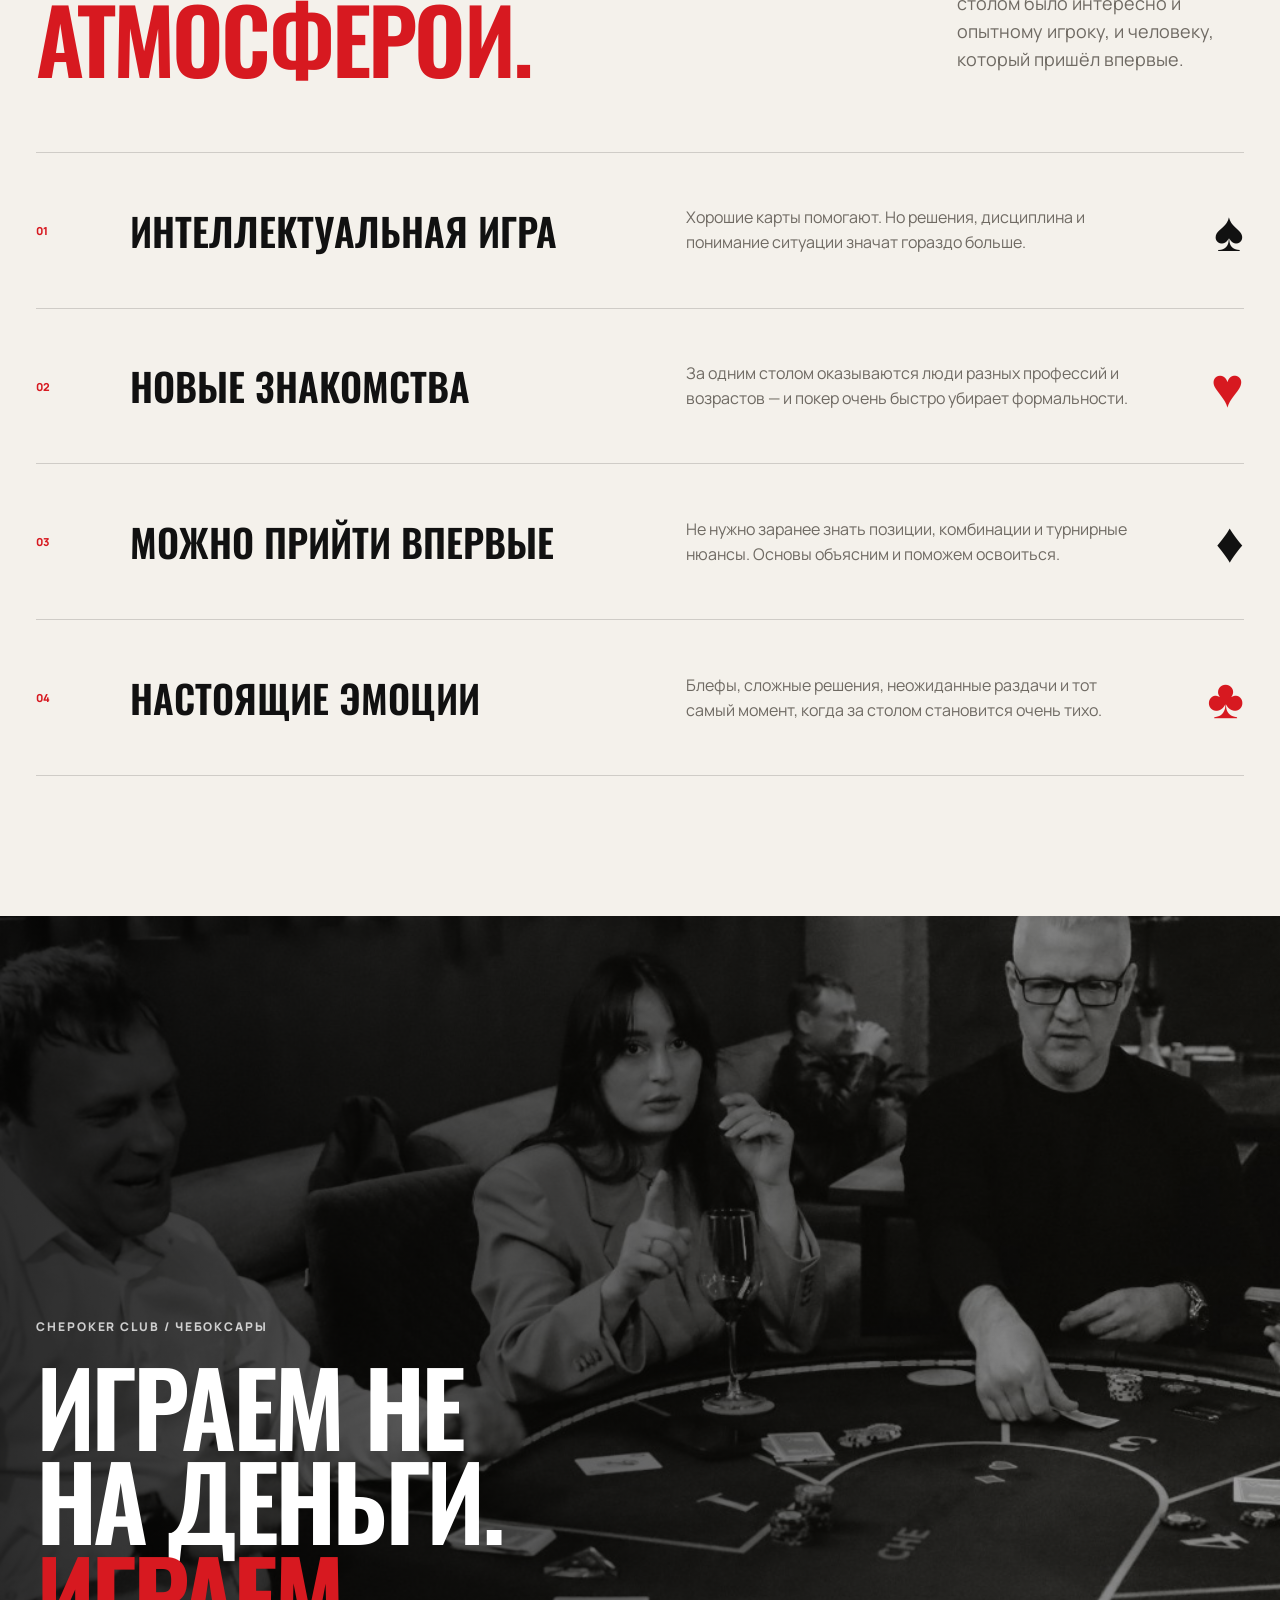
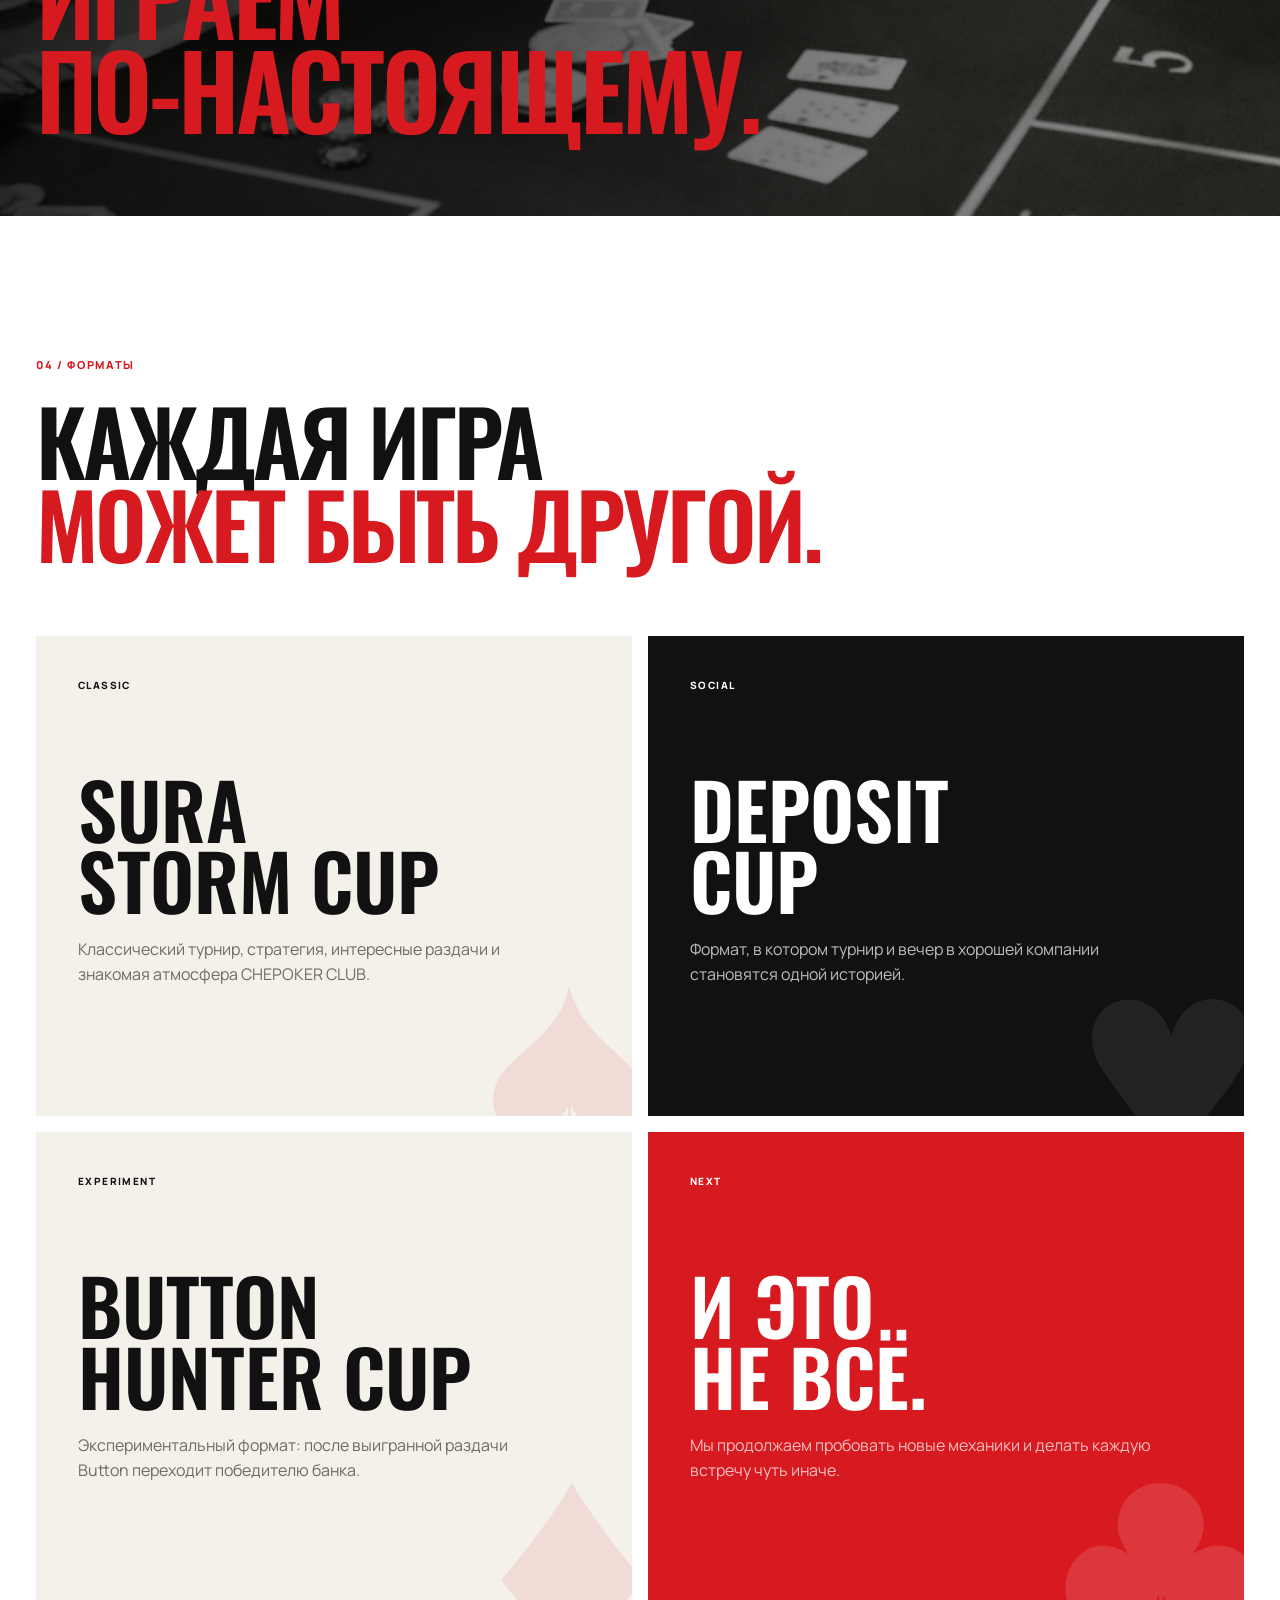
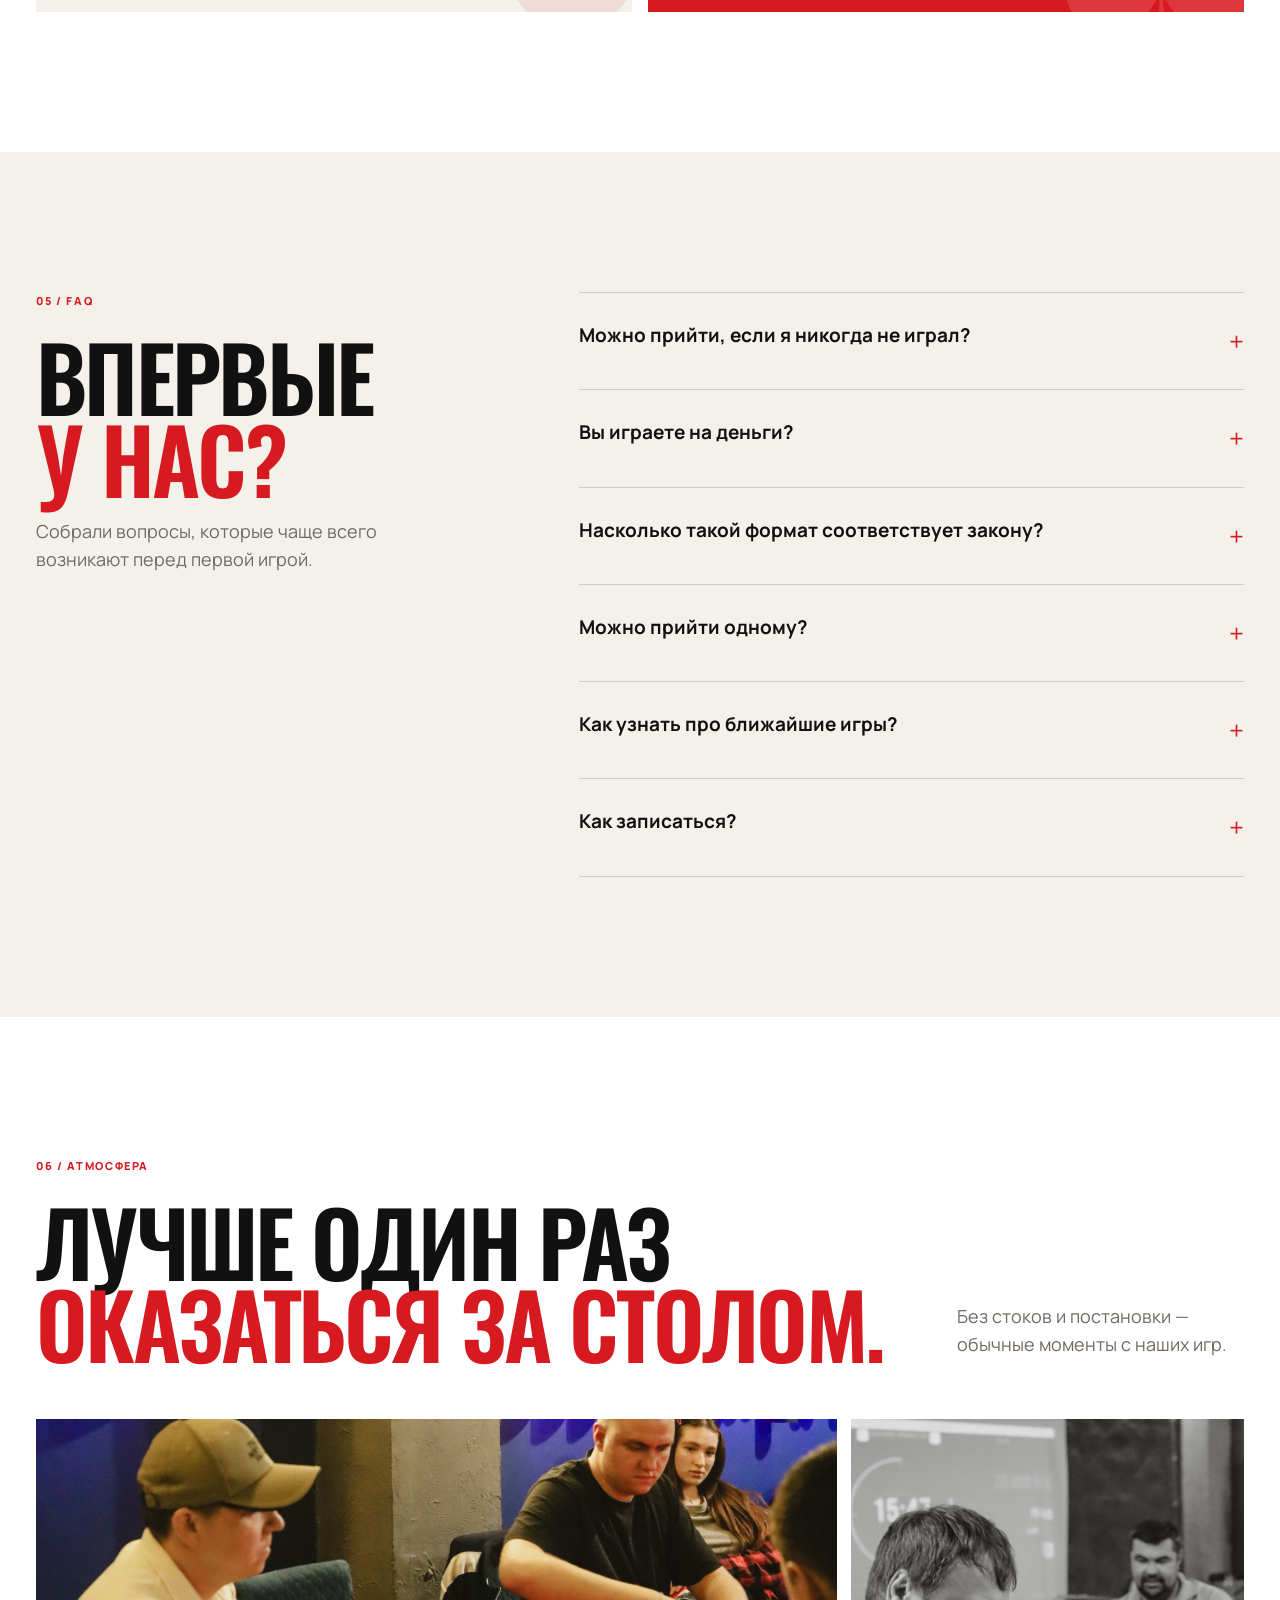
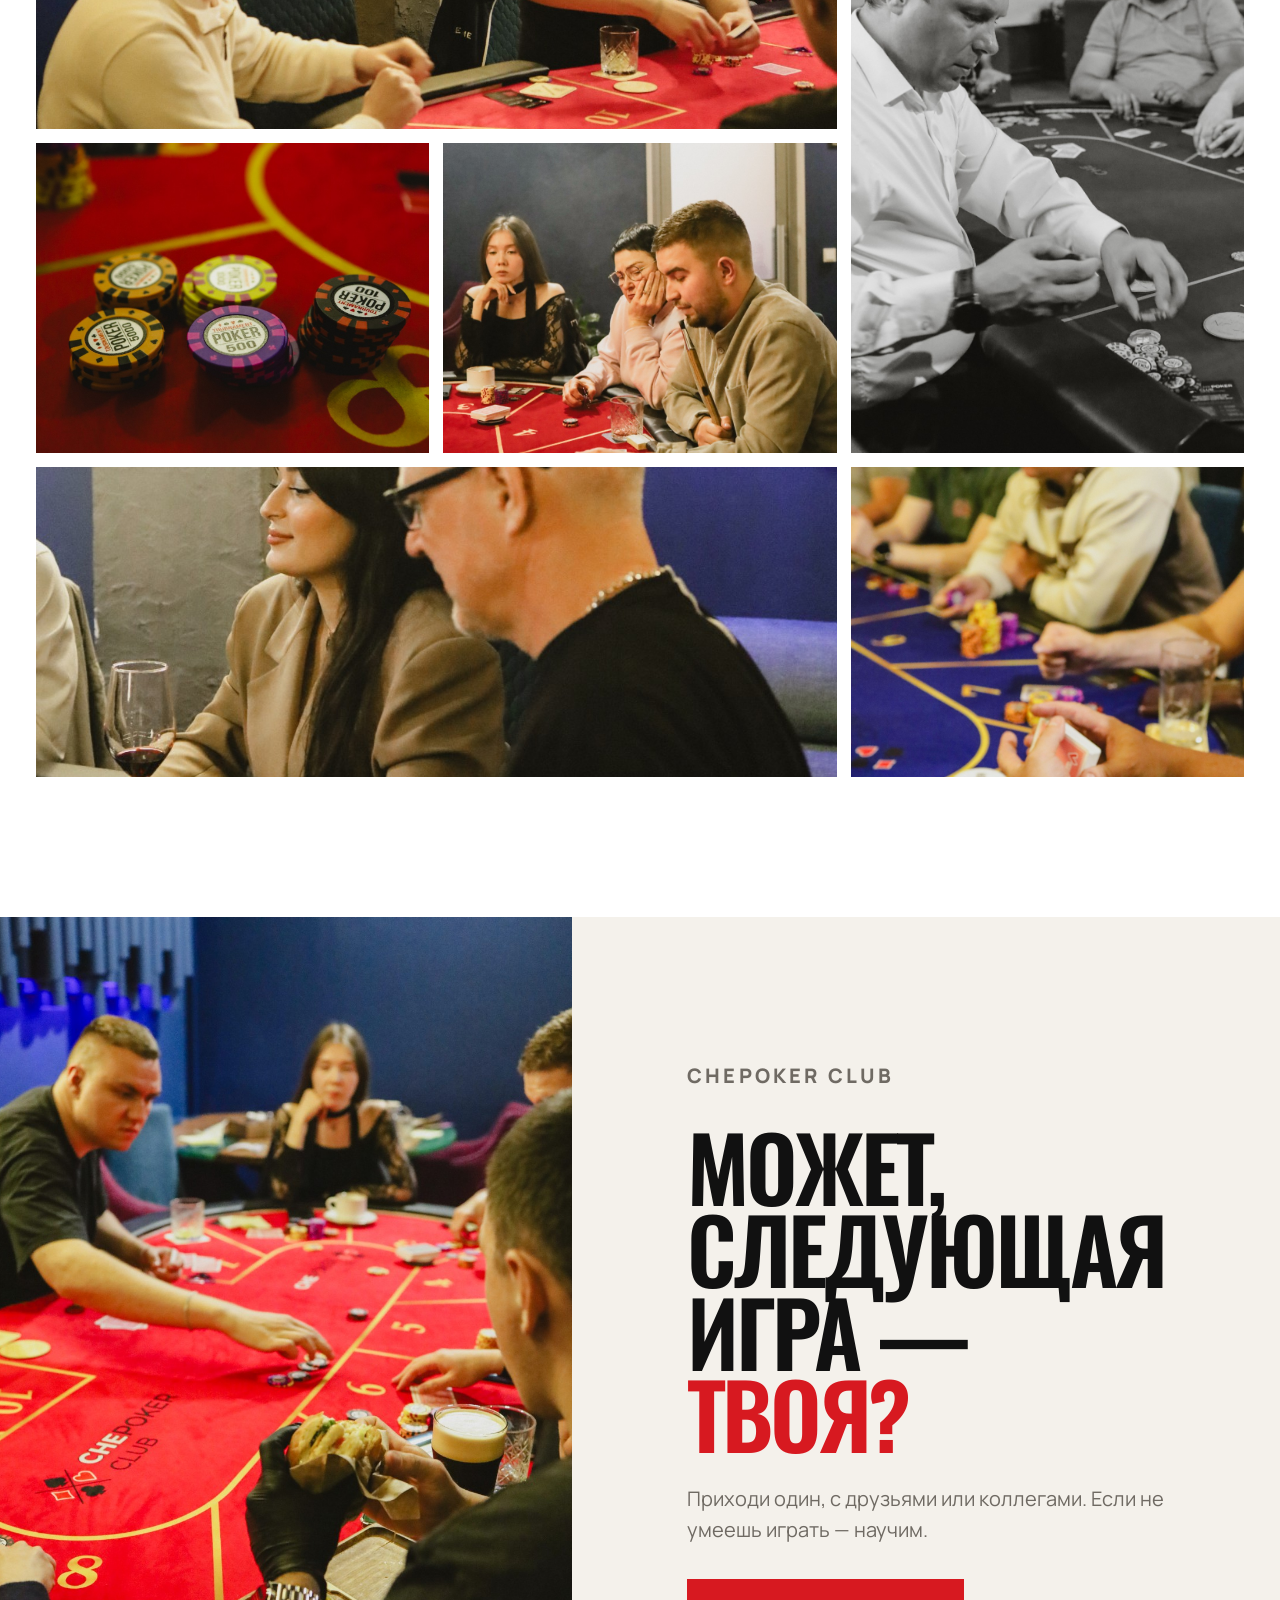
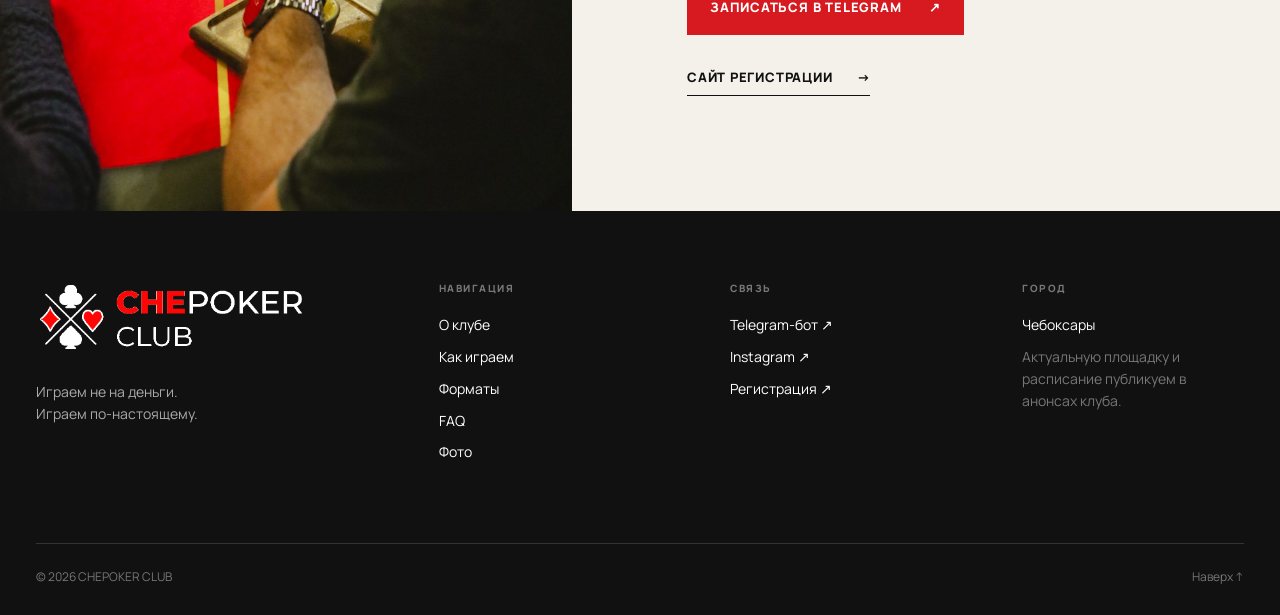
==== commit e2b53bf6: "Add files via upload" ====
--- a/index.html
+++ b/index.html
@@ -19,8 +19,8 @@
 <body>
   <header class="site-header" id="top">
     <a class="brand" href="#top" aria-label="CHEPOKER CLUB — на главную">
-      <img class="brand-logo brand-logo-dark" src="assets/logo-on-dark.svg" alt="CHEPOKER CLUB">
-      <img class="brand-logo brand-logo-light" src="assets/logo.svg" alt="" aria-hidden="true">
+      <img class="brand-logo brand-logo-dark" src="assets/logo-dark.png" alt="CHEPOKER CLUB">
+      <img class="brand-logo brand-logo-light" src="assets/logo-light.png" alt="" aria-hidden="true">
     </a>
     <button class="menu-toggle" type="button" aria-expanded="false" aria-controls="site-nav" aria-label="Открыть меню"><span></span><span></span></button>
     <nav class="site-nav" id="site-nav" aria-label="Основная навигация">
@@ -183,7 +183,7 @@
 
   <footer class="site-footer">
     <div class="container footer-grid">
-      <div class="footer-brand"><img src="assets/logo-on-dark.svg" alt="CHEPOKER CLUB"><p>Играем не на деньги.<br>Играем по-настоящему.</p></div>
+      <div class="footer-brand"><img src="assets/logo-dark.png" alt="CHEPOKER CLUB"><p>Играем не на деньги.<br>Играем по-настоящему.</p></div>
       <div><p class="footer-label">НАВИГАЦИЯ</p><a href="#about">О клубе</a><a href="#games">Как играем</a><a href="#formats">Форматы</a><a href="#faq">FAQ</a><a href="#gallery">Фото</a></div>
       <div><p class="footer-label">СВЯЗЬ</p><a href="https://t.me/chepoker_bot" target="_blank" rel="noopener">Telegram-бот ↗</a><a href="https://instagram.com/chepoker_club" target="_blank" rel="noopener">Instagram ↗</a><a href="https://chepoker.poker-soft.ru/" target="_blank" rel="noopener">Регистрация ↗</a></div>
       <div><p class="footer-label">ГОРОД</p><p>Чебоксары</p><p class="muted">Актуальную площадку и расписание публикуем в анонсах клуба.</p></div>
--- a/styles.css
+++ b/styles.css
@@ -1,5 +1,5 @@
 :root{--paper:#f4f1eb;--white:#fff;--ink:#111;--muted:#6f6a63;--red:#d71920;--line:rgba(17,17,17,.16);--max:1320px;--head:'Oswald','Arial Narrow',Arial,sans-serif;--body:'Manrope',Arial,sans-serif}
-*{box-sizing:border-box}html{scroll-behavior:smooth}body{margin:0;background:var(--paper);color:var(--ink);font-family:var(--body);font-size:16px;line-height:1.55;overflow-x:hidden}img,video{display:block;width:100%}a{color:inherit;text-decoration:none}.container{width:min(calc(100% - 72px),var(--max));margin:auto}.site-header{position:fixed;z-index:100;top:0;left:0;right:0;height:86px;display:flex;align-items:center;justify-content:space-between;padding:0 max(28px,calc((100vw - var(--max))/2));transition:.35s ease;border-bottom:1px solid transparent}.site-header.scrolled{height:72px;background:rgba(244,241,235,.94);backdrop-filter:blur(16px);border-color:var(--line)}.brand{width:245px;height:66px;position:relative;display:block;transition:.35s}.brand-logo{position:absolute;inset:0;width:100%;height:100%;object-fit:contain;object-position:left center;transition:opacity .25s ease}.brand-logo-light{opacity:0}.site-header.scrolled .brand-logo-dark{opacity:0}.site-header.scrolled .brand-logo-light{opacity:1}.site-nav{display:flex;align-items:center;gap:28px;font-size:13px;font-weight:700;text-transform:uppercase;letter-spacing:.08em;color:#fff}.site-header.scrolled .site-nav{color:var(--ink)}.site-nav a{position:relative}.site-nav a:not(.nav-cta)::after{content:"";position:absolute;left:0;right:100%;bottom:-6px;height:1px;background:currentColor;transition:.2s}.site-nav a:hover::after{right:0}.nav-cta{background:var(--red);color:#fff!important;padding:12px 18px}.menu-toggle{display:none;background:none;border:0;padding:10px}.menu-toggle span{display:block;width:28px;height:2px;background:#fff;margin:6px 0;transition:.25s}.site-header.scrolled .menu-toggle span{background:#111}
+*{box-sizing:border-box}html{scroll-behavior:smooth}body{margin:0;background:var(--paper);color:var(--ink);font-family:var(--body);font-size:16px;line-height:1.55;overflow-x:hidden}img,video{display:block;width:100%}a{color:inherit;text-decoration:none}.container{width:min(calc(100% - 72px),var(--max));margin:auto}.site-header{position:fixed;z-index:100;top:0;left:0;right:0;height:86px;display:flex;align-items:center;justify-content:space-between;padding:0 max(28px,calc((100vw - var(--max))/2));transition:.35s ease;border-bottom:1px solid transparent}.site-header.scrolled{height:72px;background:rgba(244,241,235,.94);backdrop-filter:blur(16px);border-color:var(--line)}.brand{width:260px;height:64px;position:relative;display:flex;align-items:center;transition:.35s}.brand-logo{position:absolute;left:0;top:50%;transform:translateY(-50%);width:100%;height:auto;max-height:58px;object-fit:contain;object-position:left center;transition:opacity .25s ease}.brand-logo-light{opacity:0}.site-header.scrolled .brand-logo-dark{opacity:0}.site-header.scrolled .brand-logo-light{opacity:1}.site-nav{display:flex;align-items:center;gap:28px;font-size:13px;font-weight:700;text-transform:uppercase;letter-spacing:.08em;color:#fff}.site-header.scrolled .site-nav{color:var(--ink)}.site-nav a{position:relative}.site-nav a:not(.nav-cta)::after{content:"";position:absolute;left:0;right:100%;bottom:-6px;height:1px;background:currentColor;transition:.2s}.site-nav a:hover::after{right:0}.nav-cta{background:var(--red);color:#fff!important;padding:12px 18px}.menu-toggle{display:none;background:none;border:0;padding:10px}.menu-toggle span{display:block;width:28px;height:2px;background:#fff;margin:6px 0;transition:.25s}.site-header.scrolled .menu-toggle span{background:#111}
 .hero{height:100svh;min-height:720px;position:relative;display:flex;align-items:flex-end;background:#111;color:#fff;overflow:hidden}.hero-video{position:absolute;inset:0;height:100%;object-fit:cover;object-position:center 45%}.hero-shade{position:absolute;inset:0;background:linear-gradient(90deg,rgba(0,0,0,.78) 0%,rgba(0,0,0,.45) 48%,rgba(0,0,0,.28) 100%),linear-gradient(0deg,rgba(0,0,0,.6) 0%,transparent 60%)}.hero-noise{position:absolute;inset:0;opacity:.14;mix-blend-mode:soft-light;background-image:url("data:image/svg+xml,%3Csvg viewBox='0 0 180 180' xmlns='http://www.w3.org/2000/svg'%3E%3Cfilter id='n'%3E%3CfeTurbulence type='fractalNoise' baseFrequency='.9' numOctaves='4' stitchTiles='stitch'/%3E%3C/filter%3E%3Crect width='100%25' height='100%25' filter='url(%23n)' opacity='.38'/%3E%3C/svg%3E")}.hero-content{position:relative;padding-bottom:9vh}.eyebrow{font-size:12px;font-weight:800;letter-spacing:.16em;text-transform:uppercase;margin:0 0 22px}.eyebrow.light{color:rgba(255,255,255,.76)}h1,h2,h3{font-family:var(--head);text-transform:uppercase;line-height:.92;margin:0;font-weight:600}h1{font-size:clamp(68px,9.5vw,150px);letter-spacing:-.035em;max-width:1120px}h1 em{font-style:normal;color:var(--red)}.hero-lead{font-size:clamp(18px,2vw,28px);max-width:660px;margin:26px 0 34px;color:rgba(255,255,255,.86)}.hero-actions,.join-actions{display:flex;align-items:center;gap:22px;flex-wrap:wrap}.button{display:inline-flex;align-items:center;justify-content:space-between;gap:28px;padding:17px 22px;min-width:220px;font-size:13px;font-weight:800;text-transform:uppercase;letter-spacing:.06em;border:1px solid transparent;transition:.22s}.button:hover{transform:translateY(-2px)}.button-red{background:var(--red);color:#fff}.button-red:hover{background:#b81218}.button-ghost{border-color:rgba(255,255,255,.5);color:#fff}.button-ghost:hover{background:#fff;color:#111}.scroll-cue{position:absolute;right:max(36px,calc((100vw - var(--max))/2));bottom:48px;display:flex;align-items:center;gap:12px;font-size:10px;letter-spacing:.18em}.scroll-cue i{display:block;width:52px;height:1px;background:#fff}
 .section{padding:140px 0}.grid-12{display:grid;grid-template-columns:repeat(12,1fr);gap:24px}.section-index{font-size:11px;font-weight:800;letter-spacing:.15em;text-transform:uppercase;color:var(--red);margin-bottom:26px}.about .section-index{grid-column:1/3}.about-title{grid-column:3/12}.about-title h2,.section-heading h2,.faq-title h2{font-size:clamp(54px,7vw,108px);letter-spacing:-.03em}.about-title h2 span,.section-heading h2 span,.faq-title h2 span{color:var(--red)}.about-copy{grid-column:3/7;padding-top:56px}.about-copy p{color:#3f3a36}.large-copy{font-size:22px!important;line-height:1.42;color:#111!important}.text-link{display:inline-flex;gap:24px;border-bottom:1px solid #111;padding:10px 0 8px;margin-top:18px;font-size:13px;font-weight:800;text-transform:uppercase;letter-spacing:.06em}.about-photo{grid-column:8/13;margin:56px 0 0;height:660px;overflow:hidden}.about-photo img{height:100%;object-fit:cover}
 .process{background:#fff}.section-heading{margin-bottom:72px}.section-heading h2{max-width:1050px}.process-grid{display:grid;grid-template-columns:repeat(3,1fr);gap:18px}.process-card{background:var(--paper);display:flex;flex-direction:column;min-height:740px}.process-photo{height:420px;overflow:hidden}.process-photo img{height:100%;object-fit:cover;transition:transform .7s ease}.process-card:hover .process-photo img{transform:scale(1.035)}.process-body{padding:32px}.process-num{font-size:11px;color:var(--red);font-weight:800}.process-body h3{font-size:38px;margin:22px 0 16px}.process-body p{margin:0;color:var(--muted)}
@@ -12,6 +12,6 @@
 .join{display:grid;grid-template-columns:1fr 1fr;min-height:780px}.join-media{min-height:650px;overflow:hidden}.join-media img{height:100%;object-fit:cover}.join-panel{background:var(--paper);display:flex;align-items:center;padding:9vw}.join-panel h2{font-size:clamp(62px,7vw,112px);letter-spacing:-.035em}.join-panel h2 span{color:var(--red)}.join-panel p{font-size:20px;max-width:600px;color:var(--muted);margin:28px 0 34px}.join-actions .text-link{margin-top:0}
 .site-footer{background:#111;color:#fff;padding:70px 0 28px}.footer-grid{display:grid;grid-template-columns:1.5fr repeat(3,1fr);gap:70px}.footer-brand img{width:270px;margin-bottom:28px}.footer-brand p{color:#aaa}.footer-label{font-size:10px!important;color:#777!important;font-weight:800;letter-spacing:.15em;margin-bottom:18px!important}.footer-grid>div>a,.footer-grid>div>p{display:block;margin:0 0 10px;font-size:14px}.footer-grid a:hover{color:var(--red)}.muted{color:#777;max-width:260px}.footer-bottom{margin-top:70px;border-top:1px solid #333;padding-top:24px;display:flex;justify-content:space-between;color:#777;font-size:12px}
 .reveal{opacity:0;transform:translateY(28px);transition:opacity .75s ease,transform .75s cubic-bezier(.2,.75,.2,1)}.reveal.visible{opacity:1;transform:none}
-@media(max-width:980px){.container{width:min(calc(100% - 36px),var(--max))}.site-header{height:72px;padding:0 18px}.brand{width:205px;height:58px}.menu-toggle{display:block;z-index:101}.site-nav{position:fixed;inset:0;background:var(--paper);color:#111!important;display:flex;flex-direction:column;justify-content:center;align-items:flex-start;padding:50px;gap:22px;font-family:var(--head);font-size:38px;transform:translateX(100%);transition:.35s}.site-nav.open{transform:none}.nav-cta{font-family:var(--body);font-size:13px}.menu-toggle.open span{background:#111}.menu-toggle.open span:first-child{transform:translateY(4px) rotate(45deg)}.menu-toggle.open span:last-child{transform:translateY(-4px) rotate(-45deg)}.hero{min-height:680px}.hero-content{padding-bottom:100px}.scroll-cue{display:none}.section{padding:94px 0}.grid-12{display:block}.about-title h2{margin-top:18px}.about-copy{padding-top:32px}.about-photo{height:560px;margin-top:42px}.process-grid{grid-template-columns:1fr}.process-card{min-height:0}.process-photo{height:500px}.section-heading.split{grid-template-columns:1fr;gap:24px}.why-row{grid-template-columns:50px 1fr 60px}.why-row p{grid-column:2/4}.format-grid{grid-template-columns:1fr}.faq-layout{grid-template-columns:1fr;gap:42px}.faq-title{position:static}.gallery-grid{grid-template-columns:repeat(2,1fr)}.join{grid-template-columns:1fr}.join-panel{padding:80px 24px}.footer-grid{grid-template-columns:repeat(2,1fr)}}
+@media(max-width:980px){.container{width:min(calc(100% - 36px),var(--max))}.site-header{height:72px;padding:0 18px}.brand{width:220px;height:56px}.menu-toggle{display:block;z-index:101}.site-nav{position:fixed;inset:0;background:var(--paper);color:#111!important;display:flex;flex-direction:column;justify-content:center;align-items:flex-start;padding:50px;gap:22px;font-family:var(--head);font-size:38px;transform:translateX(100%);transition:.35s}.site-nav.open{transform:none}.nav-cta{font-family:var(--body);font-size:13px}.menu-toggle.open span{background:#111}.menu-toggle.open span:first-child{transform:translateY(4px) rotate(45deg)}.menu-toggle.open span:last-child{transform:translateY(-4px) rotate(-45deg)}.hero{min-height:680px}.hero-content{padding-bottom:100px}.scroll-cue{display:none}.section{padding:94px 0}.grid-12{display:block}.about-title h2{margin-top:18px}.about-copy{padding-top:32px}.about-photo{height:560px;margin-top:42px}.process-grid{grid-template-columns:1fr}.process-card{min-height:0}.process-photo{height:500px}.section-heading.split{grid-template-columns:1fr;gap:24px}.why-row{grid-template-columns:50px 1fr 60px}.why-row p{grid-column:2/4}.format-grid{grid-template-columns:1fr}.faq-layout{grid-template-columns:1fr;gap:42px}.faq-title{position:static}.gallery-grid{grid-template-columns:repeat(2,1fr)}.join{grid-template-columns:1fr}.join-panel{padding:80px 24px}.footer-grid{grid-template-columns:repeat(2,1fr)}}
 @media(max-width:640px){body{font-size:15px}.container{width:calc(100% - 28px)}.hero{min-height:720px}.hero-video{object-position:center}.hero-content{padding-bottom:76px}h1{font-size:clamp(58px,19vw,92px)}.hero-lead{font-size:17px;max-width:330px}.button{width:100%}.button-ghost{display:none}.section{padding:76px 0}.about-title h2,.section-heading h2,.faq-title h2{font-size:clamp(48px,15vw,72px)}.large-copy{font-size:19px!important}.about-photo{height:450px}.section-heading{margin-bottom:42px}.process-photo{height:370px}.process-body{padding:26px}.process-body h3{font-size:34px}.manifest,.philosophy{min-height:680px;height:88svh}.manifest h2,.philosophy h2{font-size:clamp(54px,16vw,82px)}.manifest-tags{gap:12px;font-size:9px}.manifest-tags span:not(:last-child)::after{margin-left:12px}.why-row{grid-template-columns:34px 1fr 42px;gap:14px;padding:26px 0}.why-row h3{font-size:30px}.why-icon{font-size:38px}.format-card{padding:28px;min-height:410px}.format-card h3{margin-top:72px;font-size:58px}.faq-answer{padding-right:0}.gallery-grid{grid-template-columns:1fr;grid-auto-rows:340px}.g-wide,.g-tall{grid-column:auto;grid-row:auto}.join-media{min-height:520px}.join-panel h2{font-size:60px}.footer-grid{grid-template-columns:1fr;gap:38px}.footer-bottom{margin-top:48px;flex-direction:column;gap:12px}}
 @media(prefers-reduced-motion:reduce){html{scroll-behavior:auto}.reveal{opacity:1;transform:none;transition:none}.process-photo img,.gallery-grid img{transition:none}}
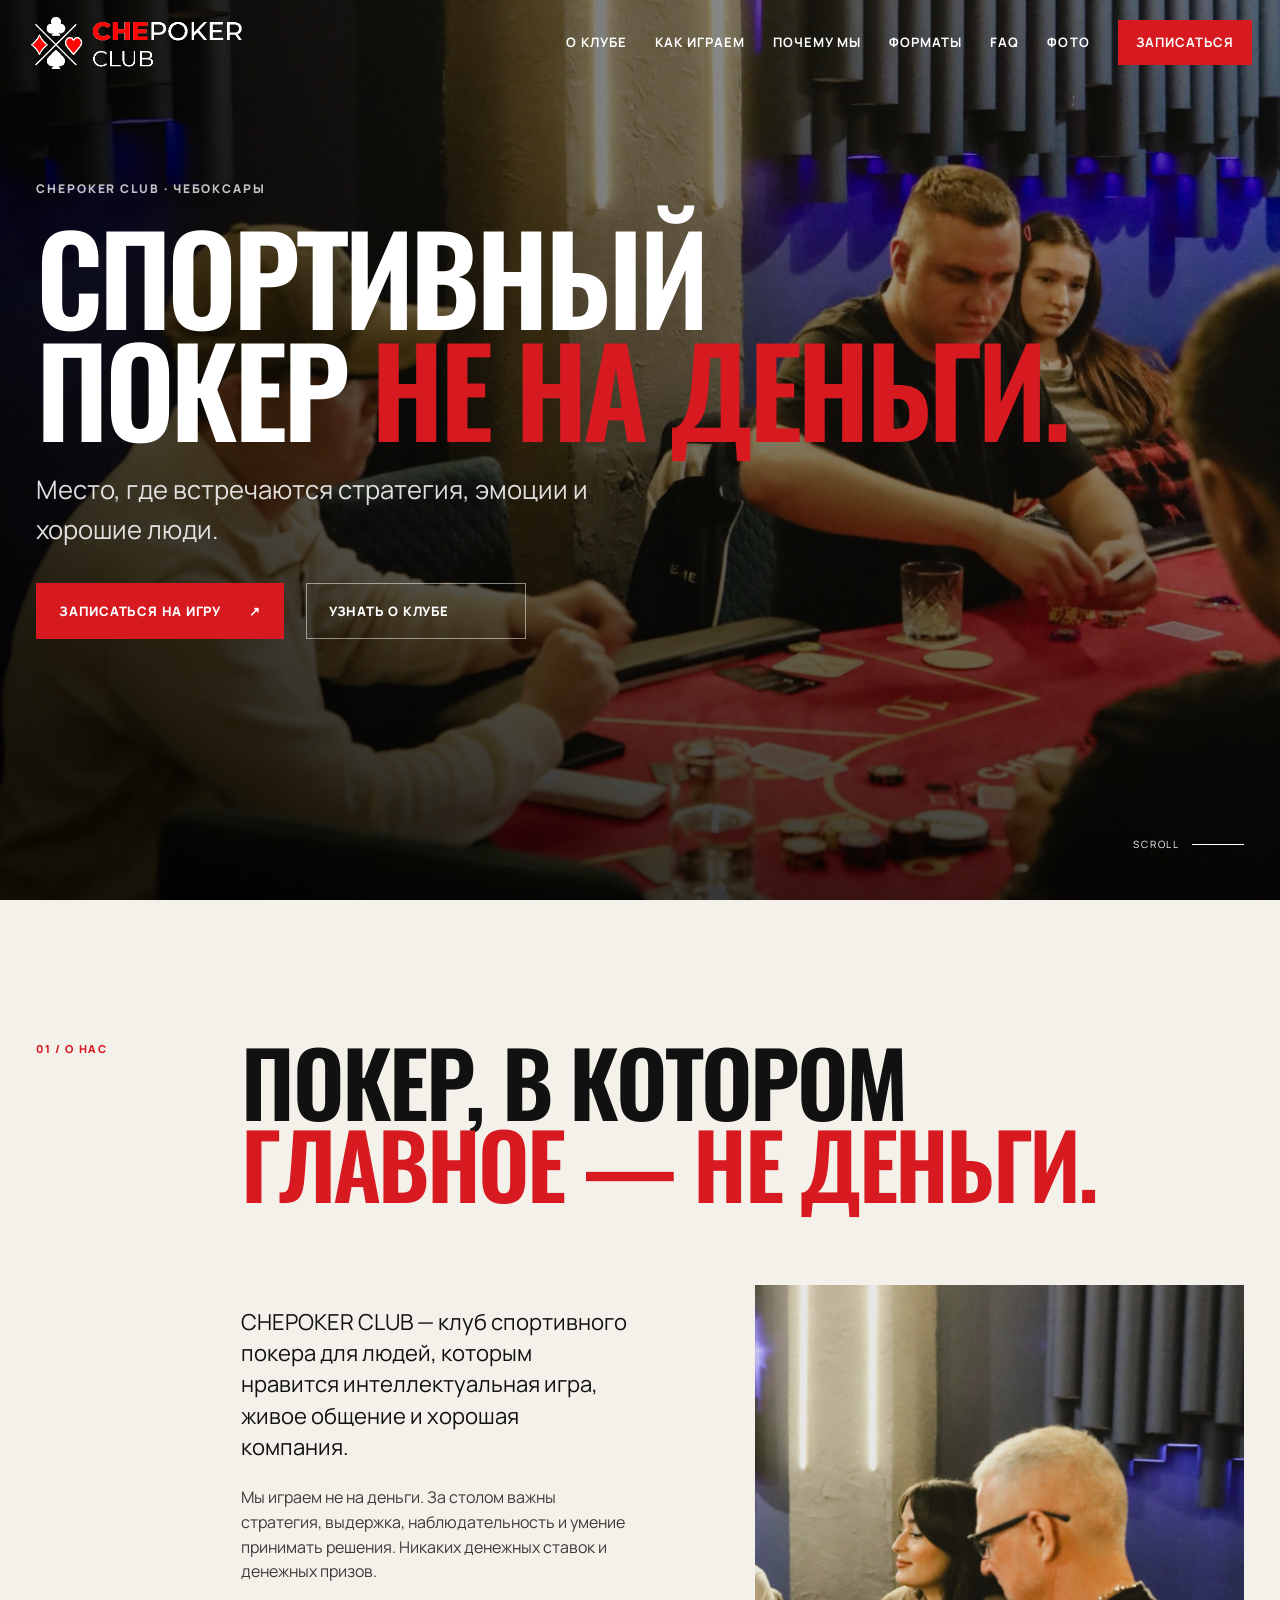
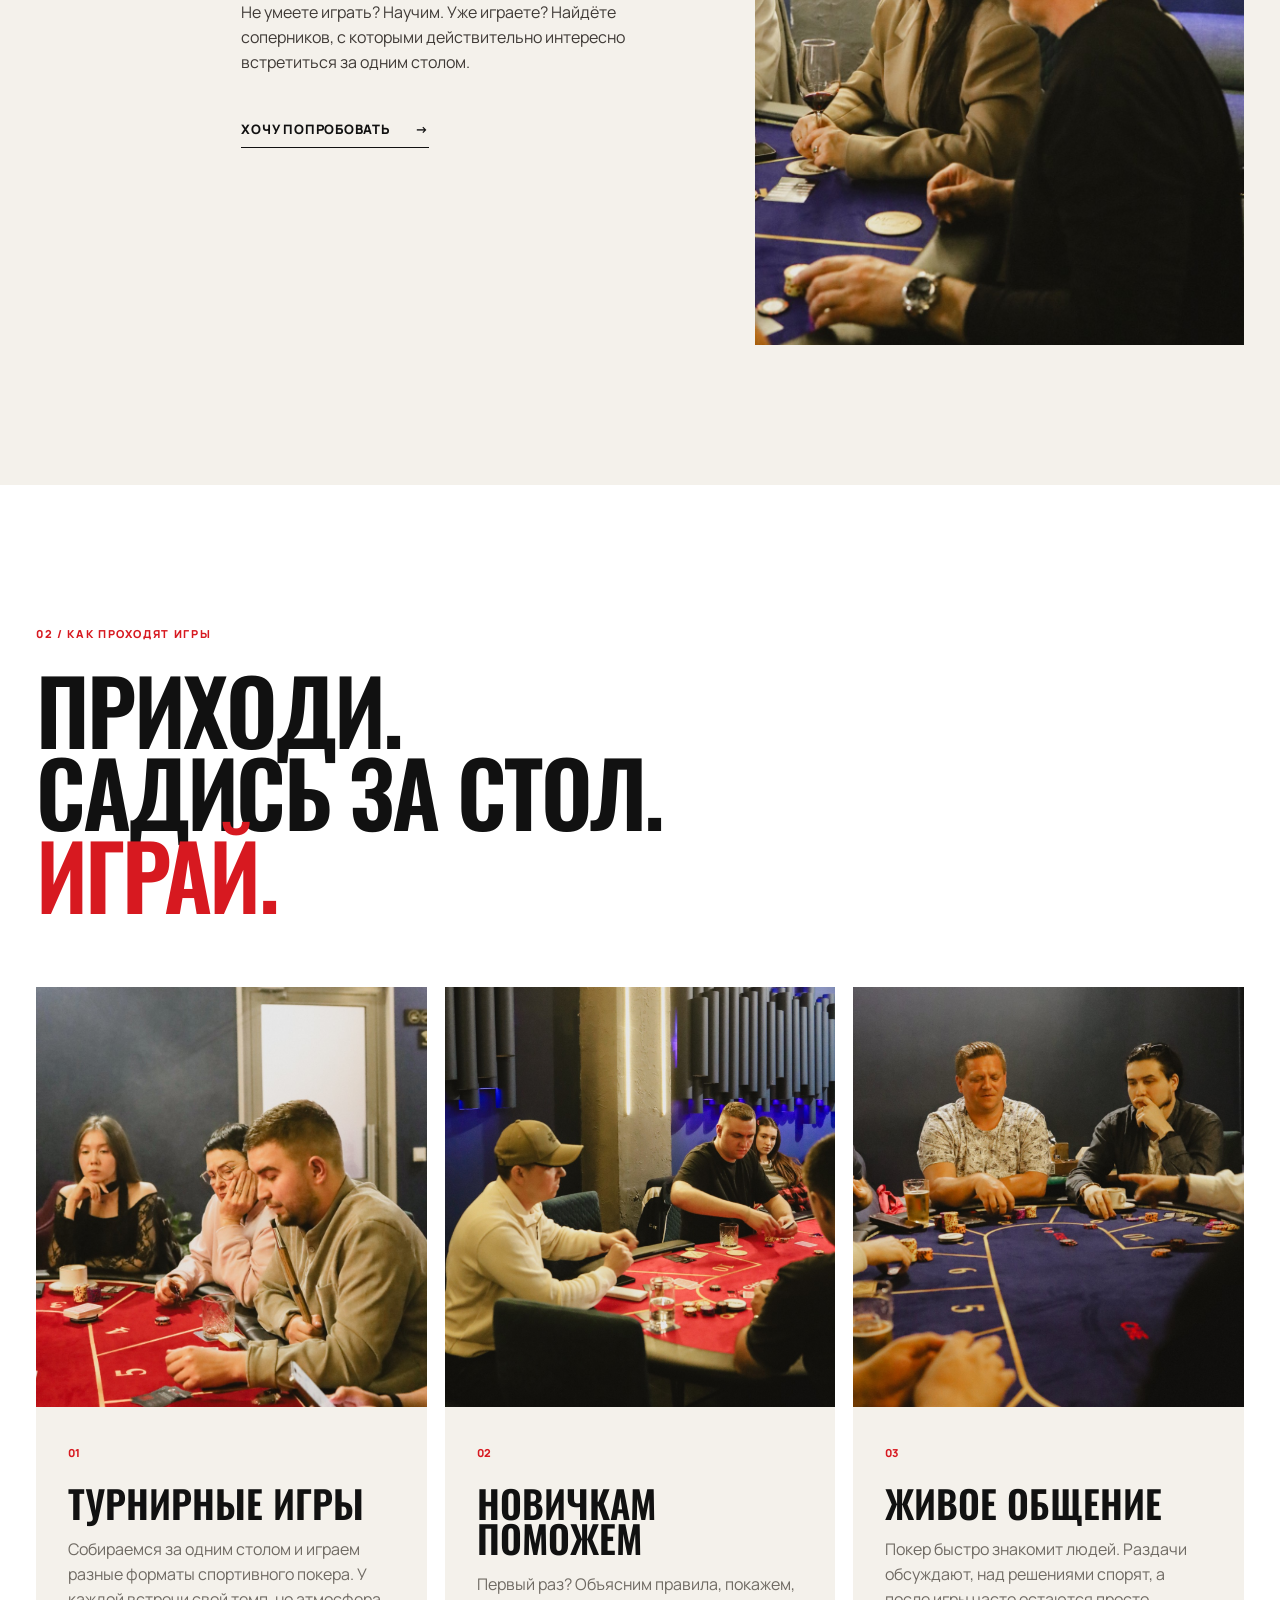
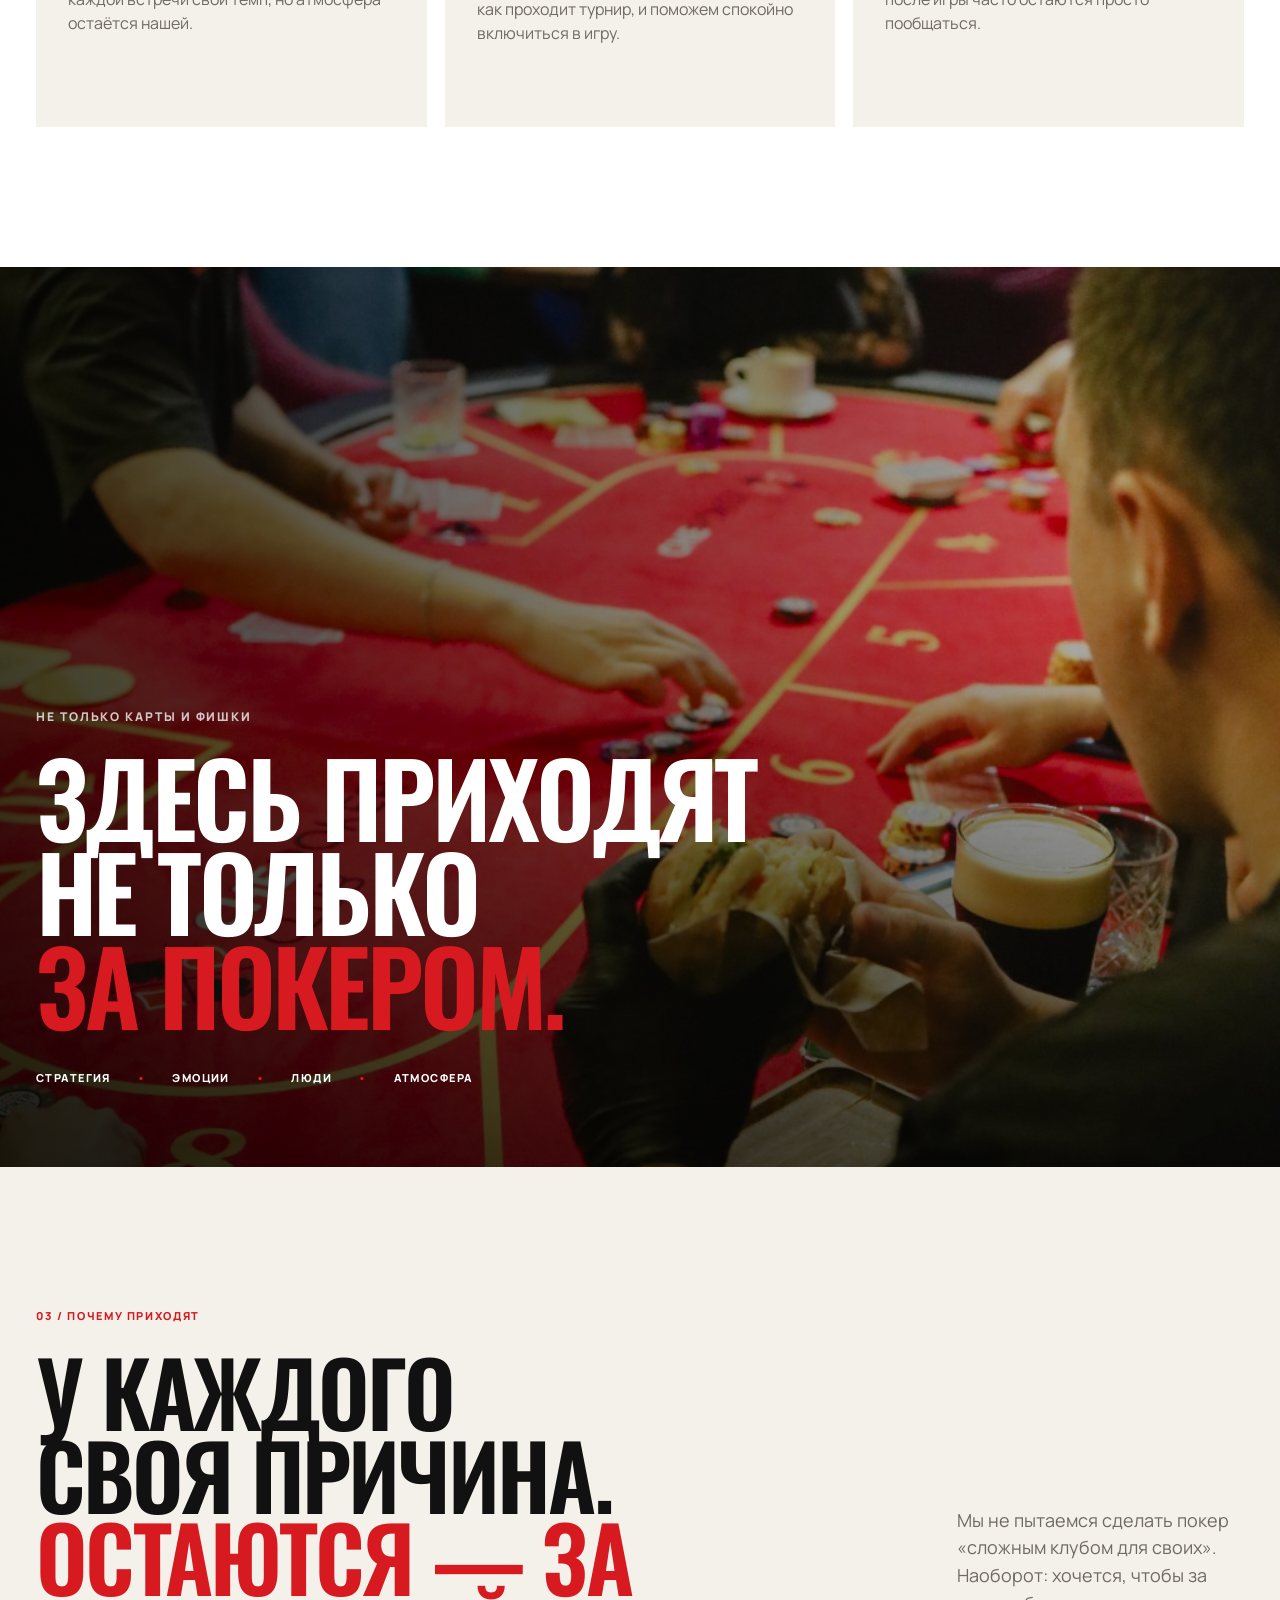
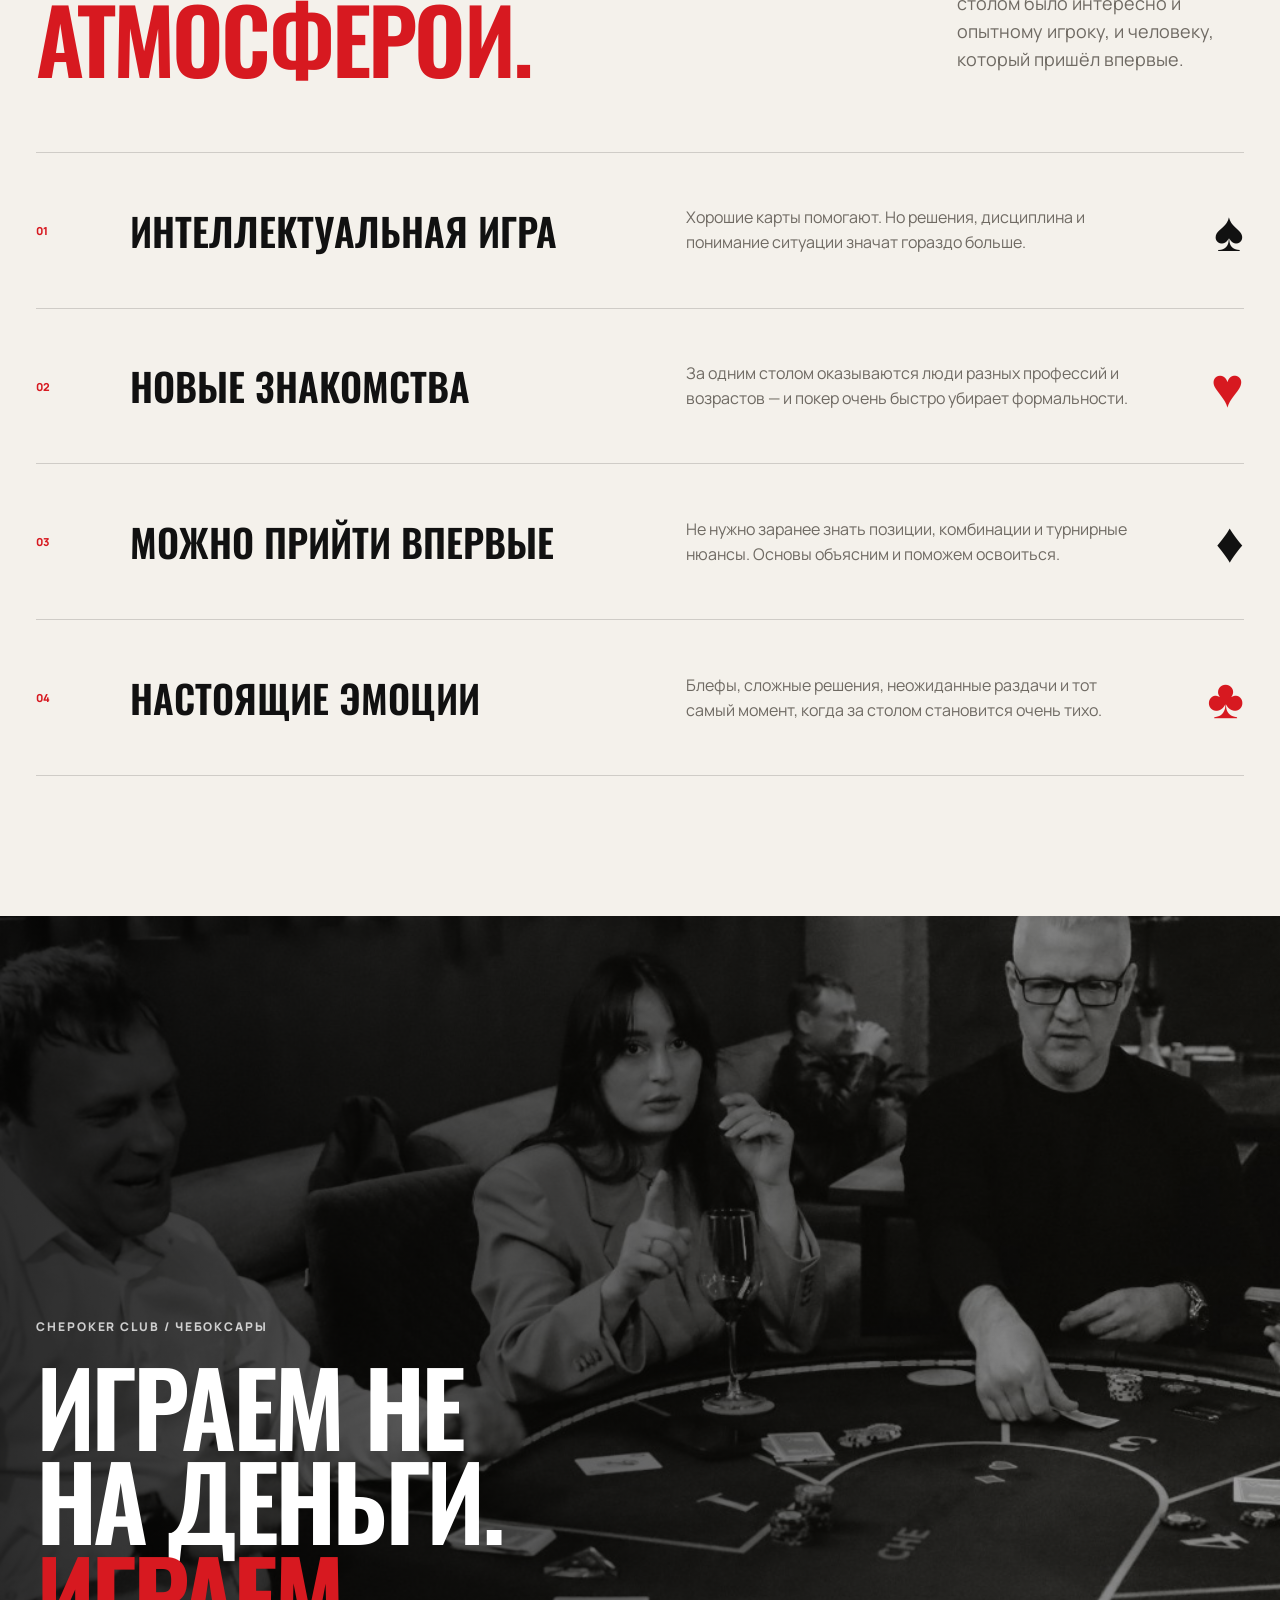
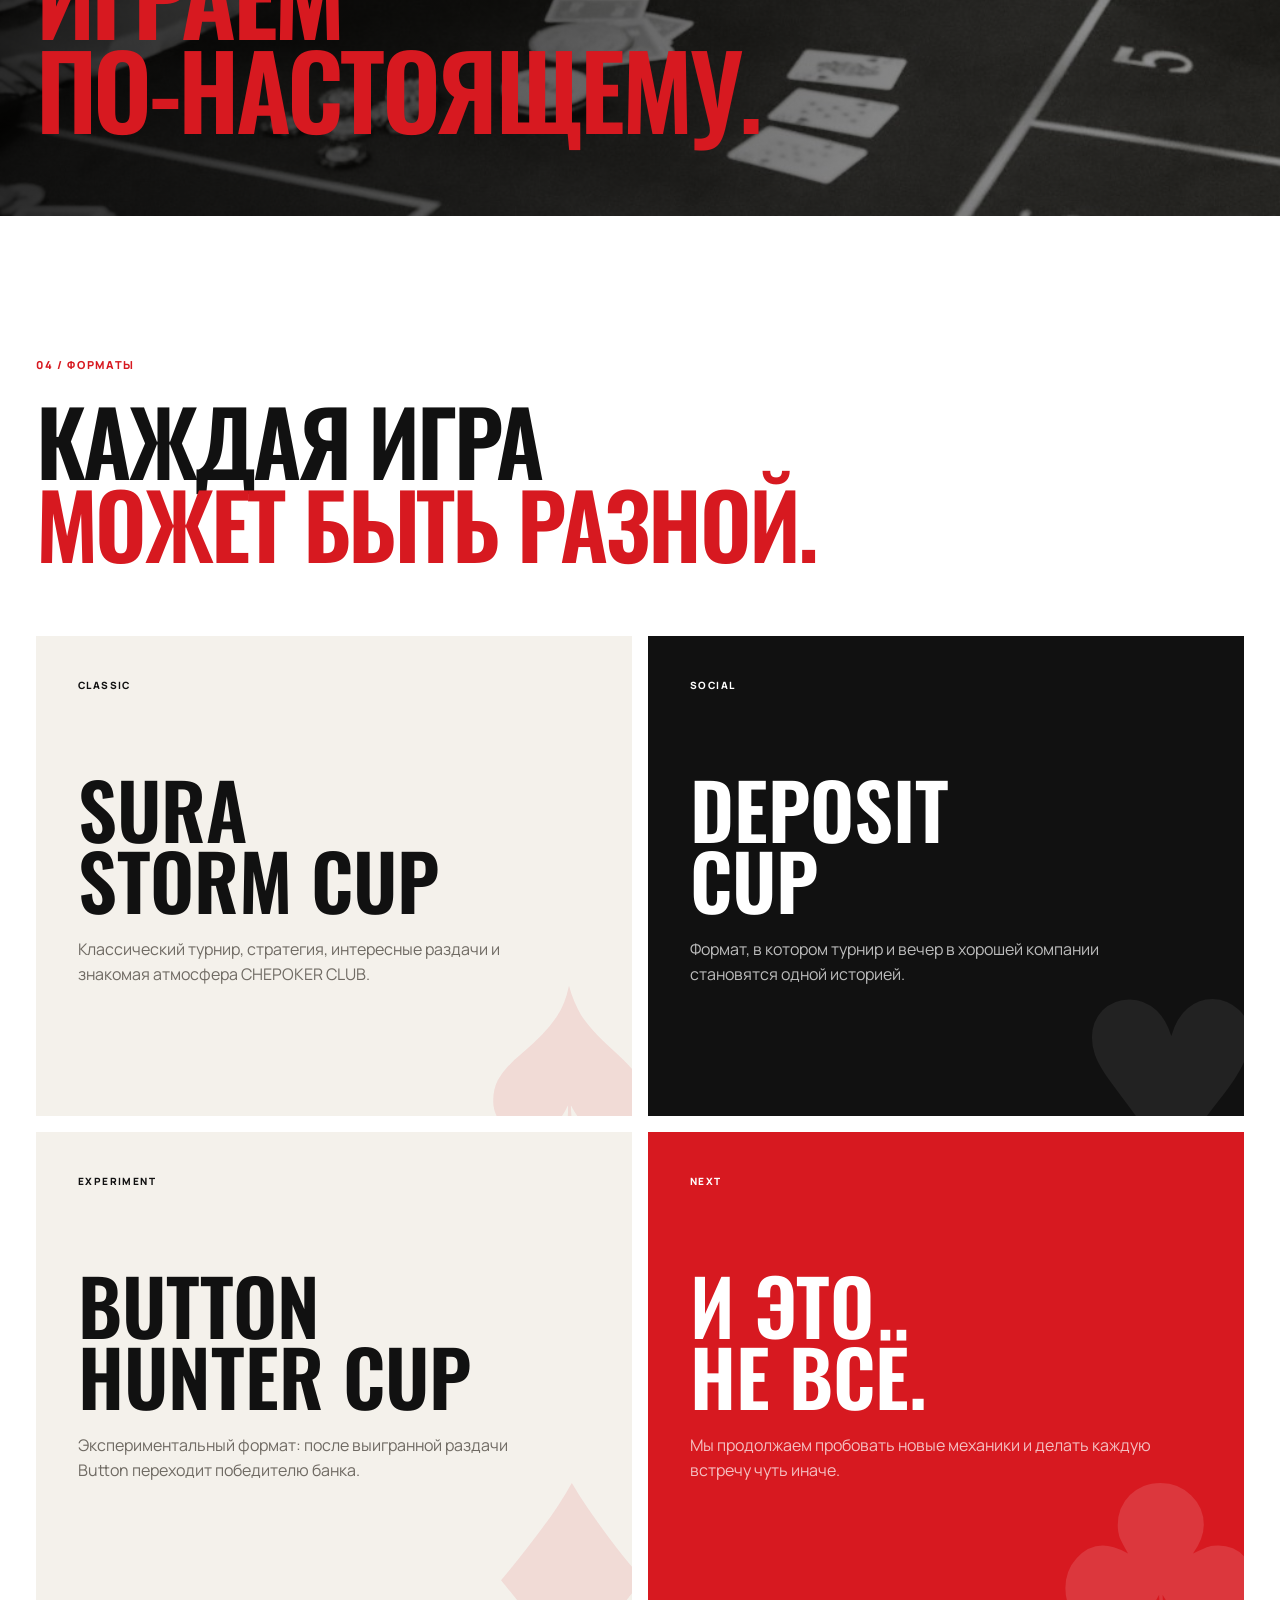
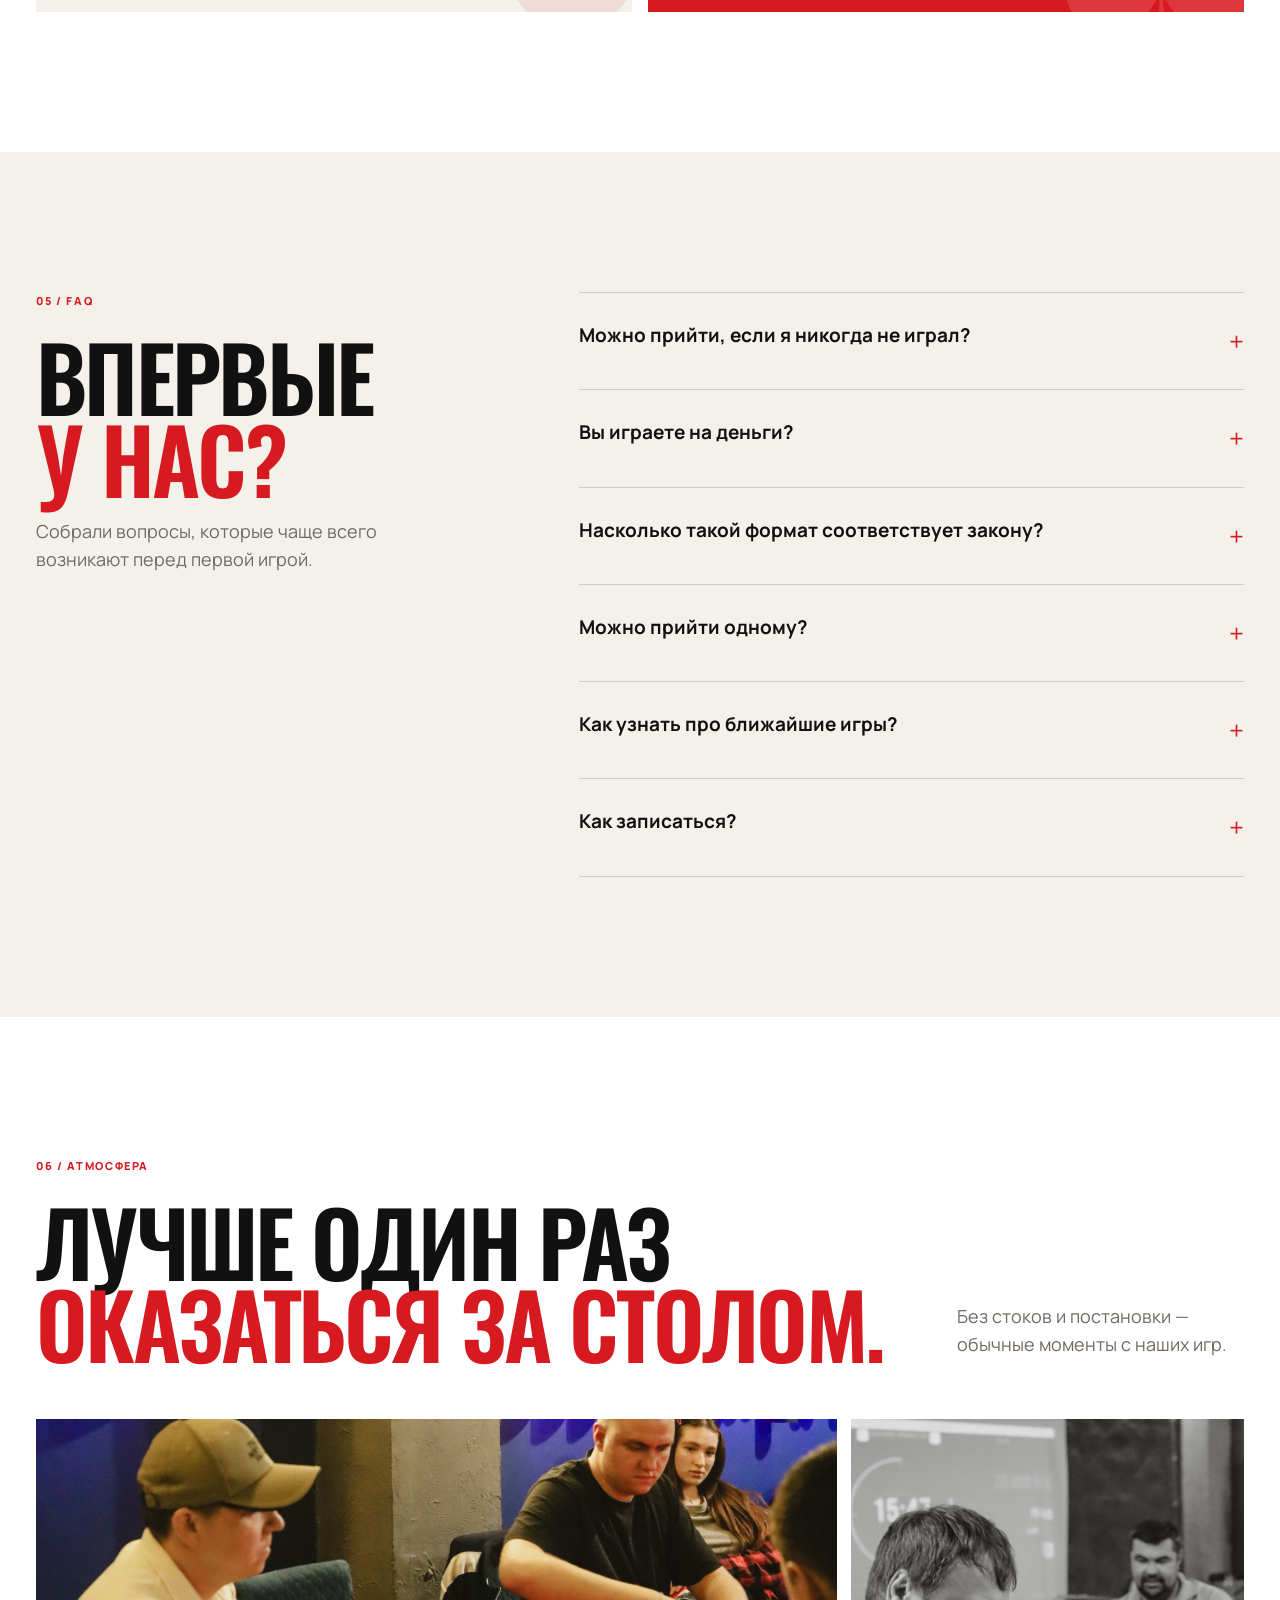
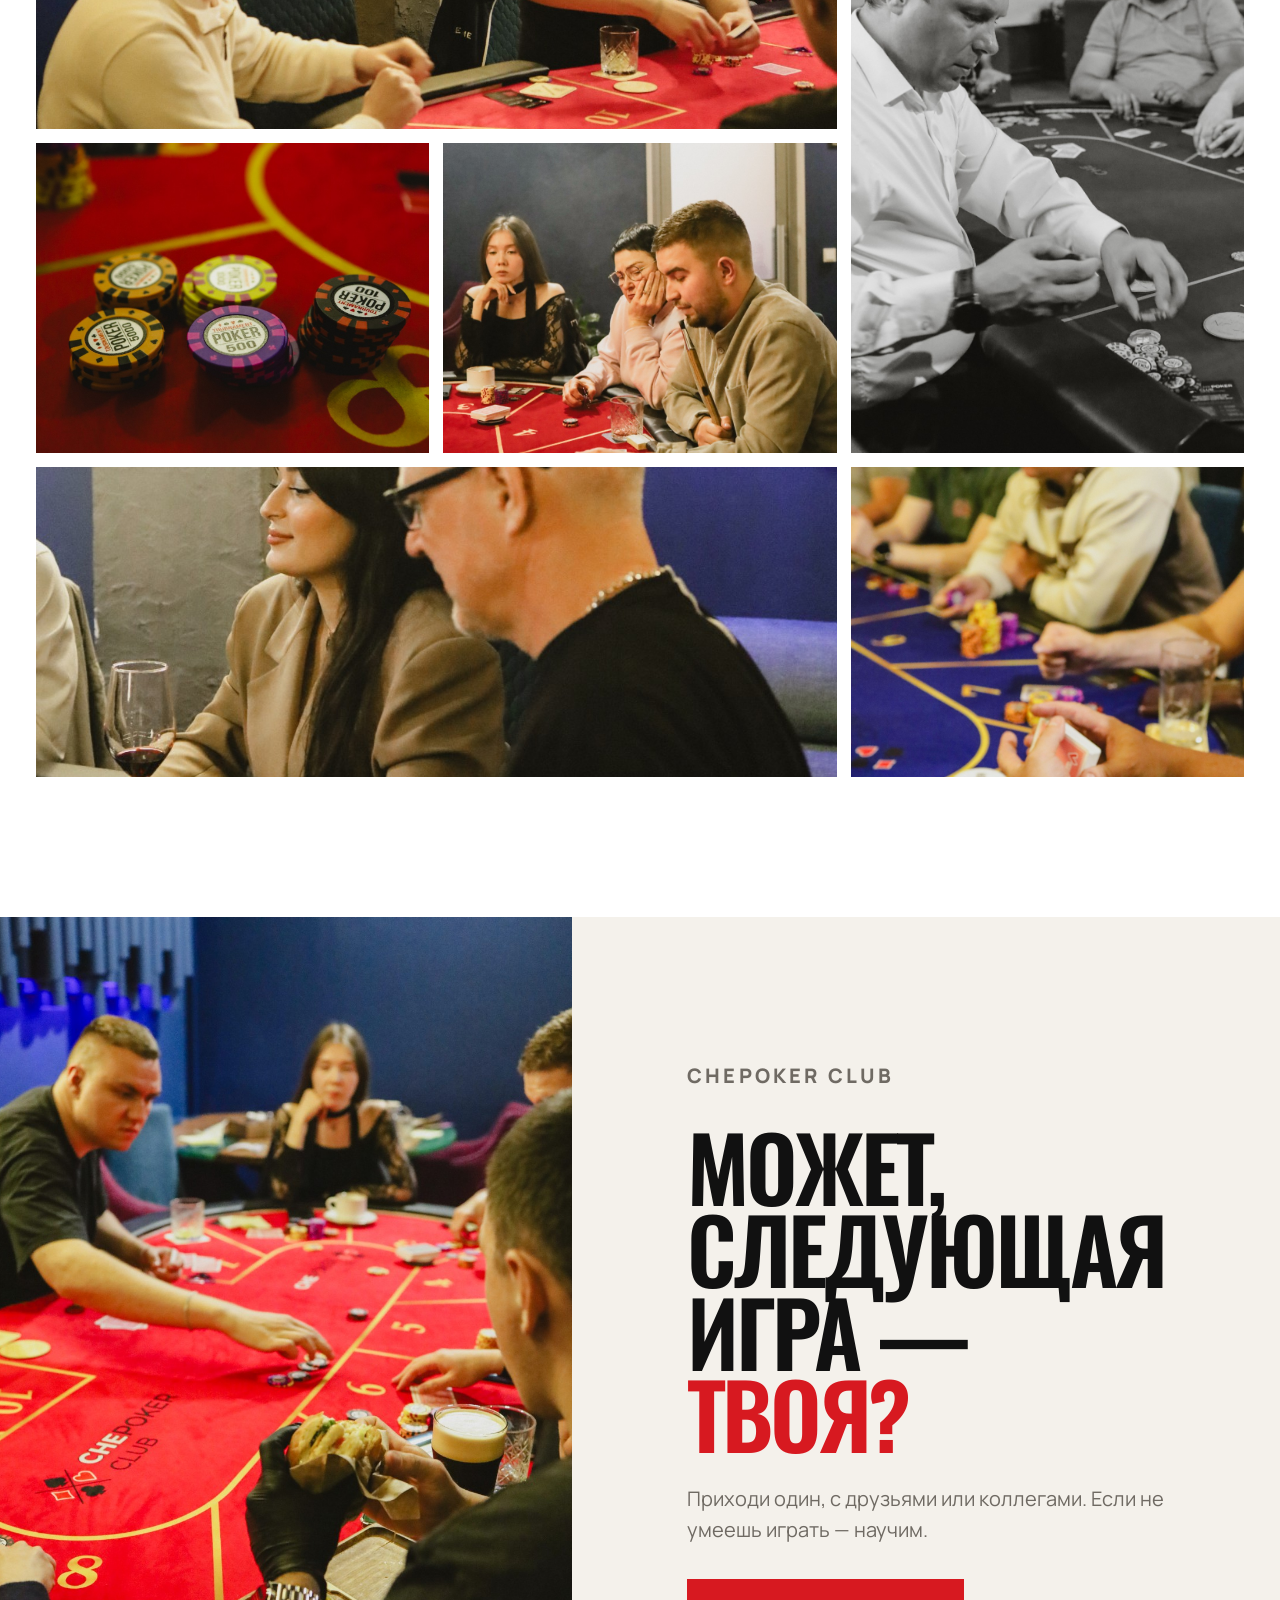
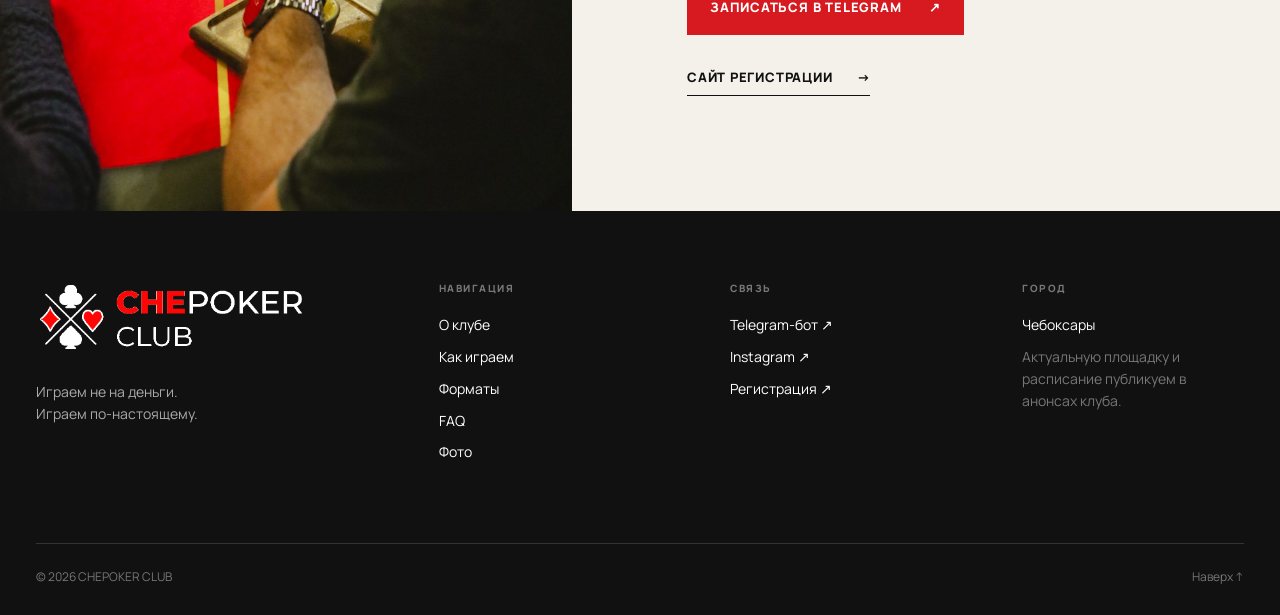
==== commit 918d9e5a: "Update index.html" ====
--- a/index.html
+++ b/index.html
@@ -130,7 +130,7 @@
 
     <section class="section formats" id="formats">
       <div class="container">
-        <div class="section-heading reveal"><div class="section-index">04 / ФОРМАТЫ</div><h2>КАЖДАЯ ИГРА<br><span>МОЖЕТ БЫТЬ ДРУГОЙ.</span></h2></div>
+        <div class="section-heading reveal"><div class="section-index">04 / ФОРМАТЫ</div><h2>КАЖДАЯ ИГРА<br><span>МОЖЕТ БЫТЬ РАЗНОЙ.</span></h2></div>
         <div class="format-grid">
           <article class="format-card reveal"><div class="format-kicker">CLASSIC</div><h3>SURA<br>STORM CUP</h3><p>Классический турнир, стратегия, интересные раздачи и знакомая атмосфера CHEPOKER CLUB.</p><span class="format-suit">♠</span></article>
           <article class="format-card dark reveal"><div class="format-kicker">SOCIAL</div><h3>DEPOSIT<br>CUP</h3><p>Формат, в котором турнир и вечер в хорошей компании становятся одной историей.</p><span class="format-suit">♥</span></article>
--- a/styles.css
+++ b/styles.css
@@ -13,5 +13,5 @@
 .site-footer{background:#111;color:#fff;padding:70px 0 28px}.footer-grid{display:grid;grid-template-columns:1.5fr repeat(3,1fr);gap:70px}.footer-brand img{width:270px;margin-bottom:28px}.footer-brand p{color:#aaa}.footer-label{font-size:10px!important;color:#777!important;font-weight:800;letter-spacing:.15em;margin-bottom:18px!important}.footer-grid>div>a,.footer-grid>div>p{display:block;margin:0 0 10px;font-size:14px}.footer-grid a:hover{color:var(--red)}.muted{color:#777;max-width:260px}.footer-bottom{margin-top:70px;border-top:1px solid #333;padding-top:24px;display:flex;justify-content:space-between;color:#777;font-size:12px}
 .reveal{opacity:0;transform:translateY(28px);transition:opacity .75s ease,transform .75s cubic-bezier(.2,.75,.2,1)}.reveal.visible{opacity:1;transform:none}
 @media(max-width:980px){.container{width:min(calc(100% - 36px),var(--max))}.site-header{height:72px;padding:0 18px}.brand{width:220px;height:56px}.menu-toggle{display:block;z-index:101}.site-nav{position:fixed;inset:0;background:var(--paper);color:#111!important;display:flex;flex-direction:column;justify-content:center;align-items:flex-start;padding:50px;gap:22px;font-family:var(--head);font-size:38px;transform:translateX(100%);transition:.35s}.site-nav.open{transform:none}.nav-cta{font-family:var(--body);font-size:13px}.menu-toggle.open span{background:#111}.menu-toggle.open span:first-child{transform:translateY(4px) rotate(45deg)}.menu-toggle.open span:last-child{transform:translateY(-4px) rotate(-45deg)}.hero{min-height:680px}.hero-content{padding-bottom:100px}.scroll-cue{display:none}.section{padding:94px 0}.grid-12{display:block}.about-title h2{margin-top:18px}.about-copy{padding-top:32px}.about-photo{height:560px;margin-top:42px}.process-grid{grid-template-columns:1fr}.process-card{min-height:0}.process-photo{height:500px}.section-heading.split{grid-template-columns:1fr;gap:24px}.why-row{grid-template-columns:50px 1fr 60px}.why-row p{grid-column:2/4}.format-grid{grid-template-columns:1fr}.faq-layout{grid-template-columns:1fr;gap:42px}.faq-title{position:static}.gallery-grid{grid-template-columns:repeat(2,1fr)}.join{grid-template-columns:1fr}.join-panel{padding:80px 24px}.footer-grid{grid-template-columns:repeat(2,1fr)}}
-@media(max-width:640px){body{font-size:15px}.container{width:calc(100% - 28px)}.hero{min-height:720px}.hero-video{object-position:center}.hero-content{padding-bottom:76px}h1{font-size:clamp(58px,19vw,92px)}.hero-lead{font-size:17px;max-width:330px}.button{width:100%}.button-ghost{display:none}.section{padding:76px 0}.about-title h2,.section-heading h2,.faq-title h2{font-size:clamp(48px,15vw,72px)}.large-copy{font-size:19px!important}.about-photo{height:450px}.section-heading{margin-bottom:42px}.process-photo{height:370px}.process-body{padding:26px}.process-body h3{font-size:34px}.manifest,.philosophy{min-height:680px;height:88svh}.manifest h2,.philosophy h2{font-size:clamp(54px,16vw,82px)}.manifest-tags{gap:12px;font-size:9px}.manifest-tags span:not(:last-child)::after{margin-left:12px}.why-row{grid-template-columns:34px 1fr 42px;gap:14px;padding:26px 0}.why-row h3{font-size:30px}.why-icon{font-size:38px}.format-card{padding:28px;min-height:410px}.format-card h3{margin-top:72px;font-size:58px}.faq-answer{padding-right:0}.gallery-grid{grid-template-columns:1fr;grid-auto-rows:340px}.g-wide,.g-tall{grid-column:auto;grid-row:auto}.join-media{min-height:520px}.join-panel h2{font-size:60px}.footer-grid{grid-template-columns:1fr;gap:38px}.footer-bottom{margin-top:48px;flex-direction:column;gap:12px}}
+@media(max-width:640px){body{font-size:15px}.container{width:calc(100% - 28px)}.hero{min-height:720px}.hero-video{object-position:center}.hero-content{padding-bottom:76px}h1{font-size:clamp(48px,14.2vw,62px);line-height:.94;letter-spacing:-.045em;max-width:100%}h1 em{display:block;max-width:100%}.hero-lead{font-size:17px;max-width:330px}.button{width:100%}.button-ghost{display:none}.section{padding:76px 0}.about-title h2,.section-heading h2,.faq-title h2{font-size:clamp(48px,15vw,72px)}.large-copy{font-size:19px!important}.about-photo{height:450px}.section-heading{margin-bottom:42px}.process-photo{height:370px}.process-body{padding:26px}.process-body h3{font-size:34px}.manifest,.philosophy{min-height:680px;height:88svh}.manifest h2,.philosophy h2{font-size:clamp(54px,16vw,82px)}.manifest-tags{gap:12px;font-size:9px}.manifest-tags span:not(:last-child)::after{margin-left:12px}.why-row{grid-template-columns:34px 1fr 42px;gap:14px;padding:26px 0}.why-row h3{font-size:30px}.why-icon{font-size:38px}.format-card{padding:28px;min-height:410px}.format-card h3{margin-top:72px;font-size:58px}.faq-answer{padding-right:0}.gallery-grid{grid-template-columns:1fr;grid-auto-rows:340px}.g-wide,.g-tall{grid-column:auto;grid-row:auto}.join-media{min-height:520px}.join-panel h2{font-size:60px}.footer-grid{grid-template-columns:1fr;gap:38px}.footer-bottom{margin-top:48px;flex-direction:column;gap:12px}}
 @media(prefers-reduced-motion:reduce){html{scroll-behavior:auto}.reveal{opacity:1;transform:none;transition:none}.process-photo img,.gallery-grid img{transition:none}}
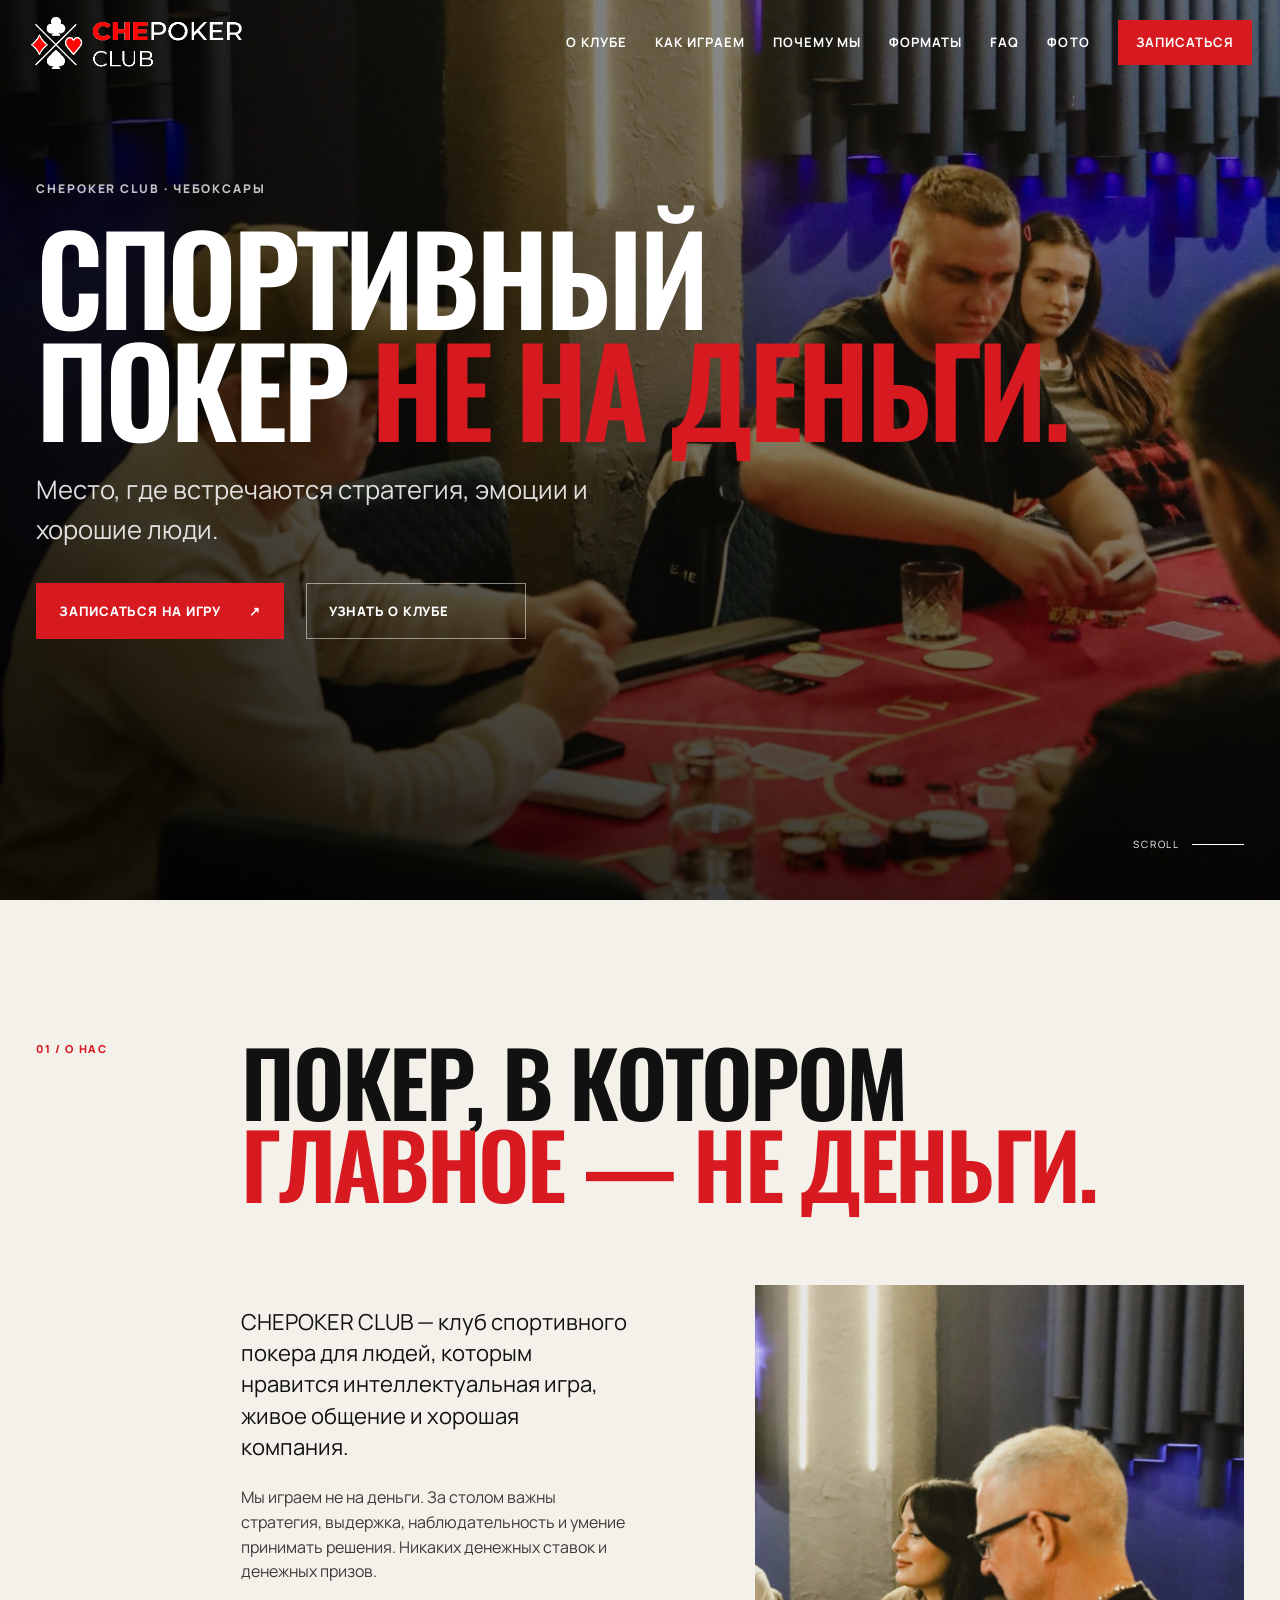
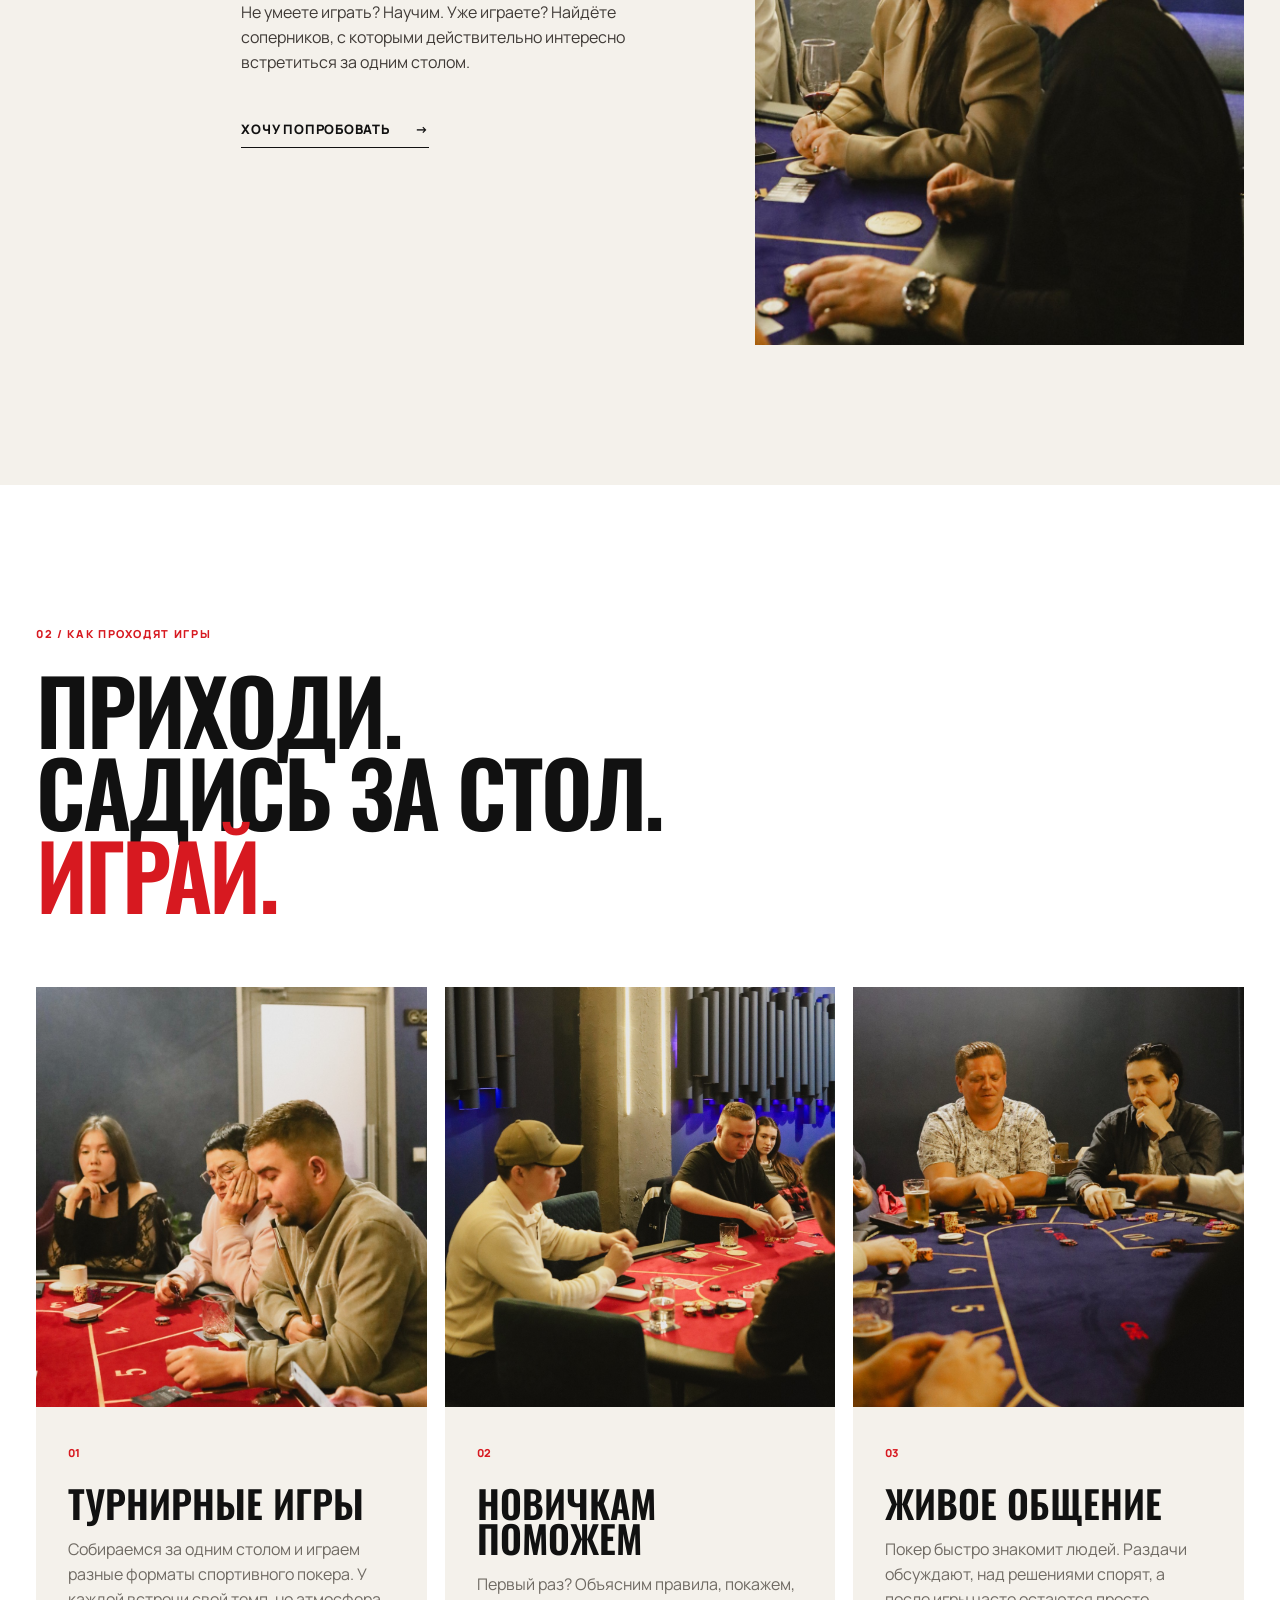
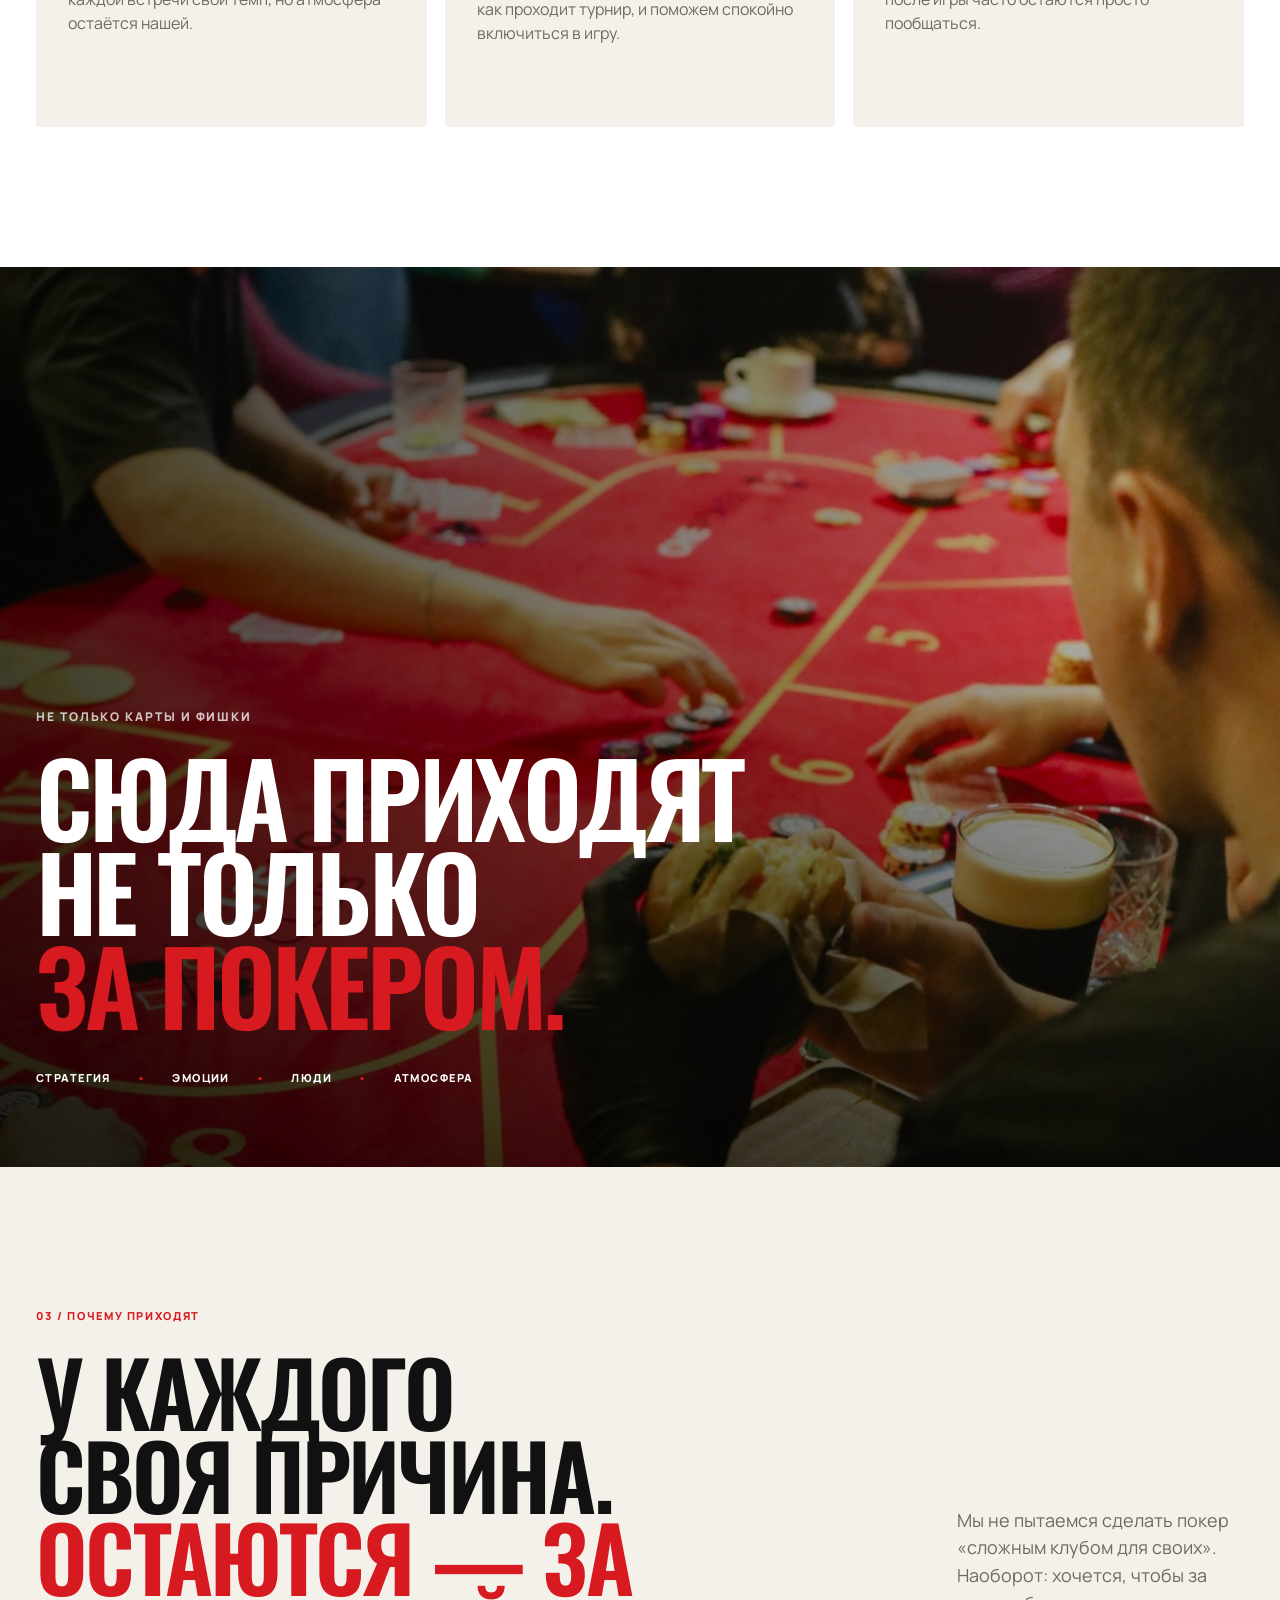
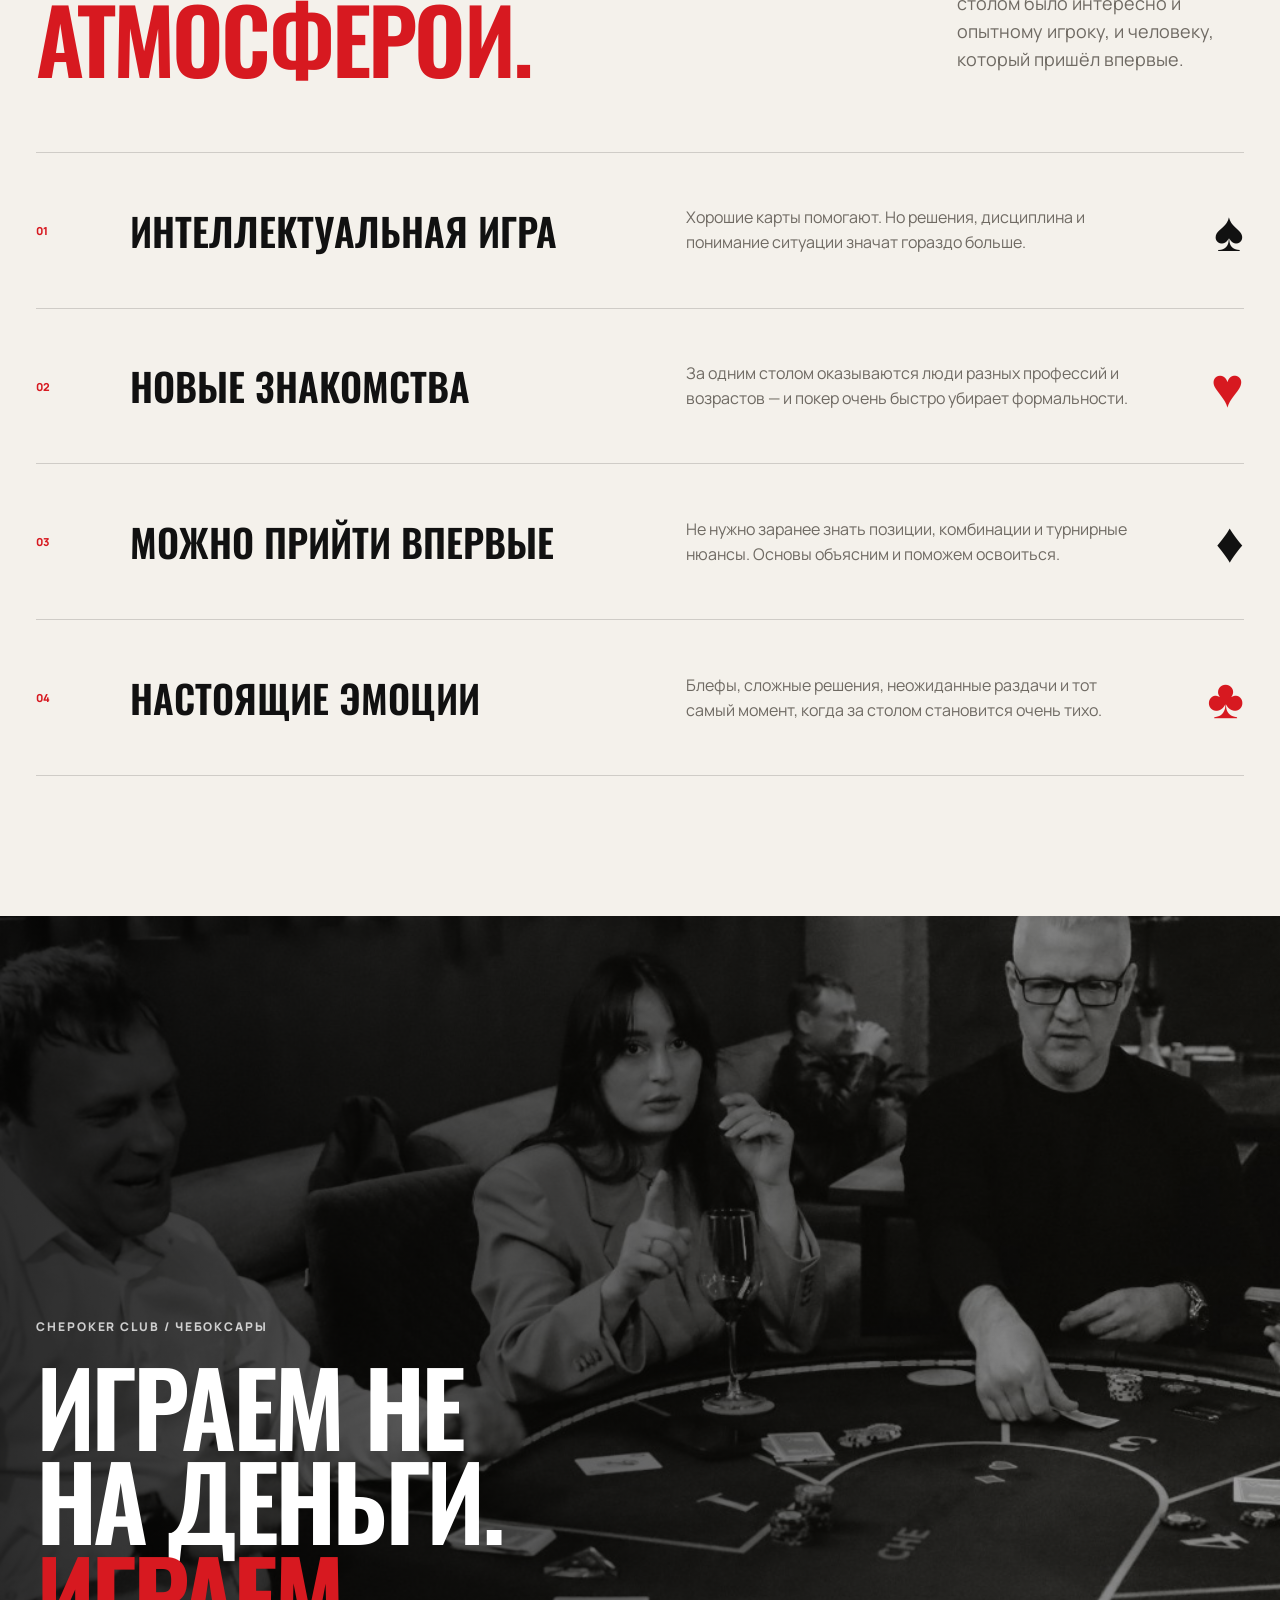
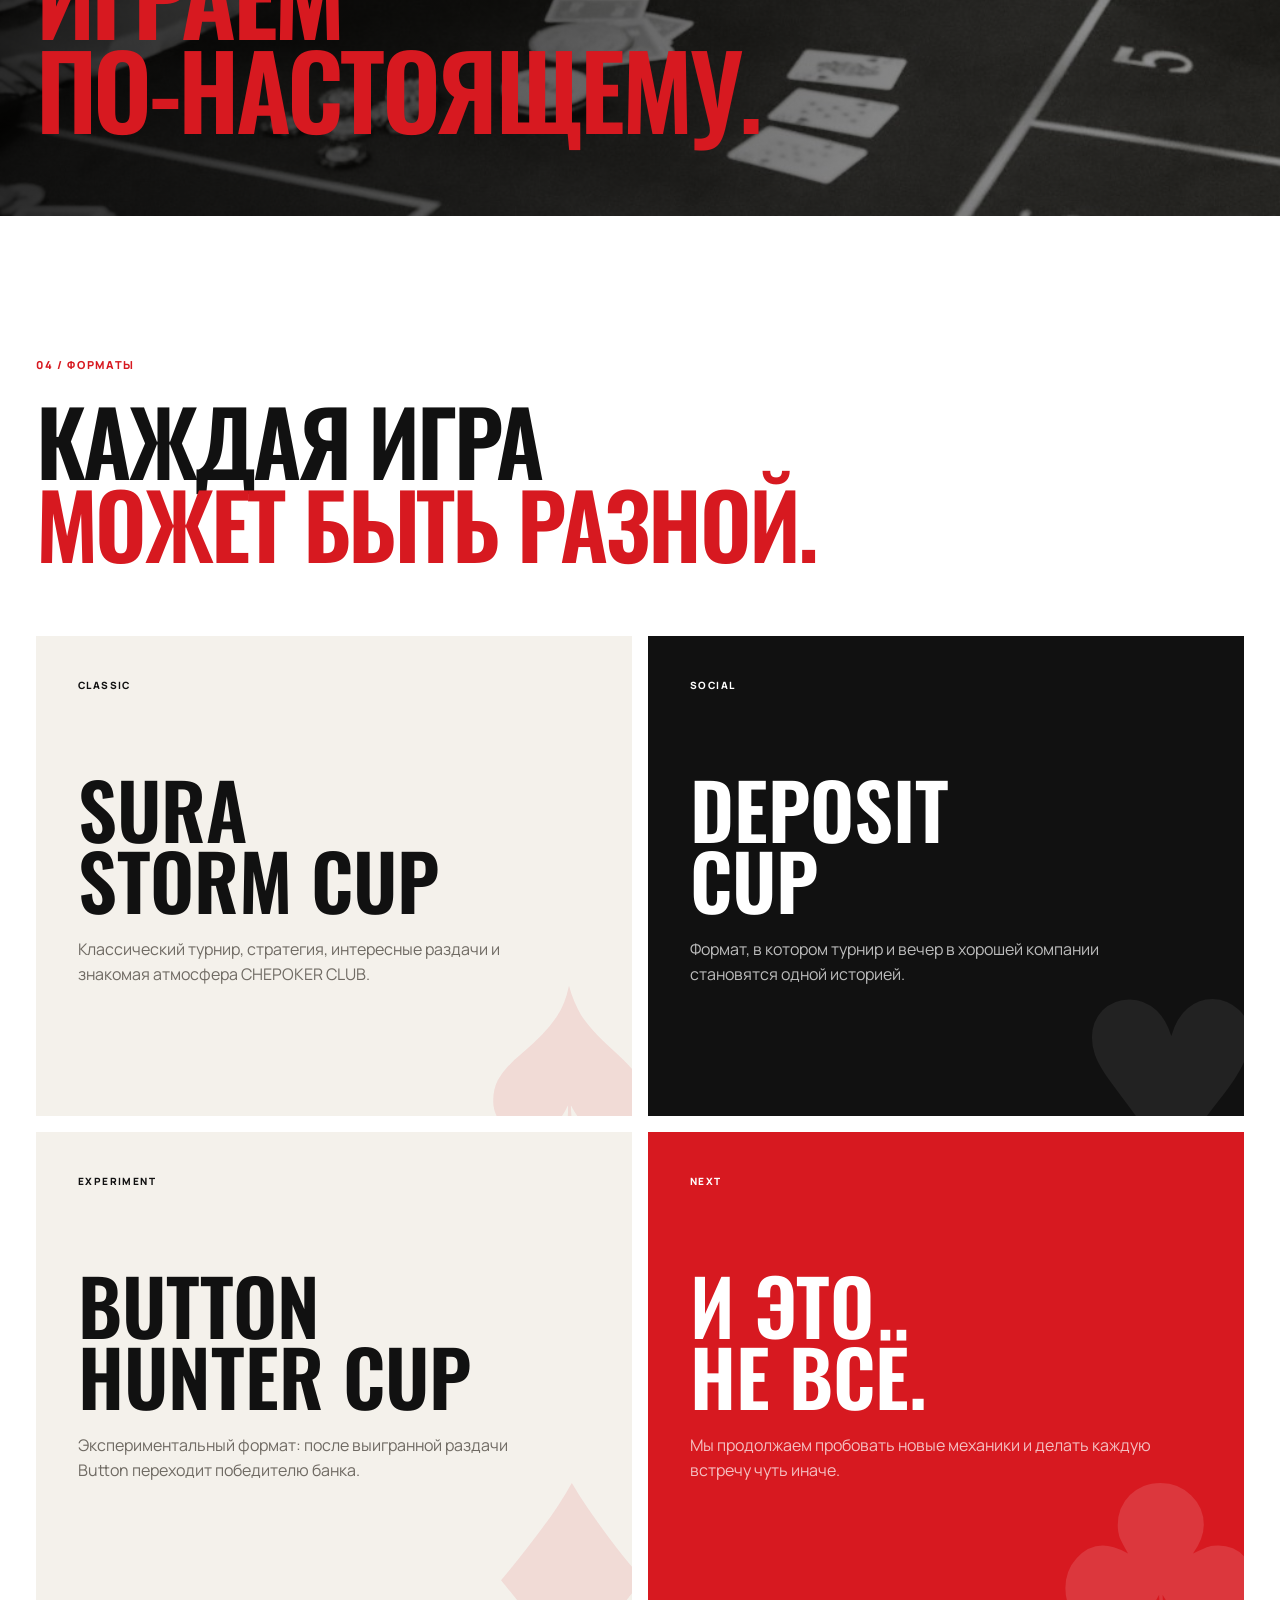
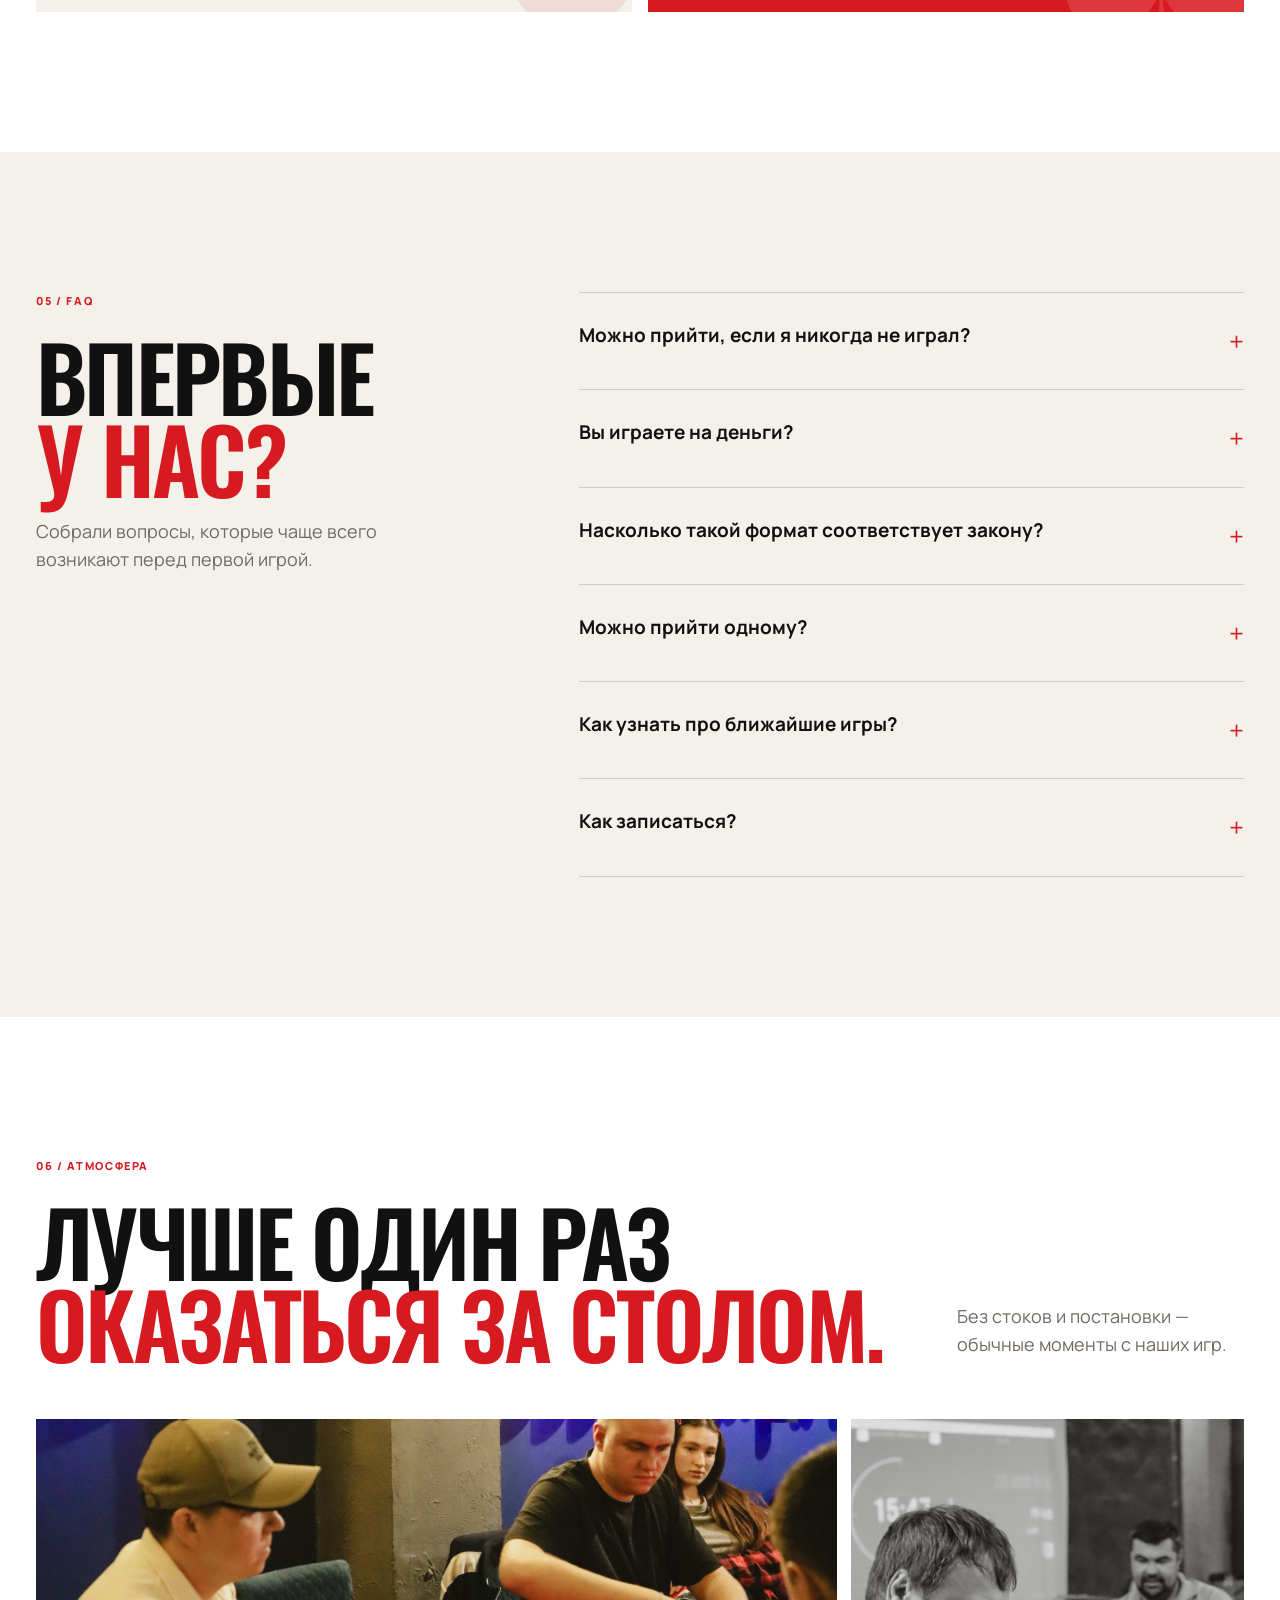
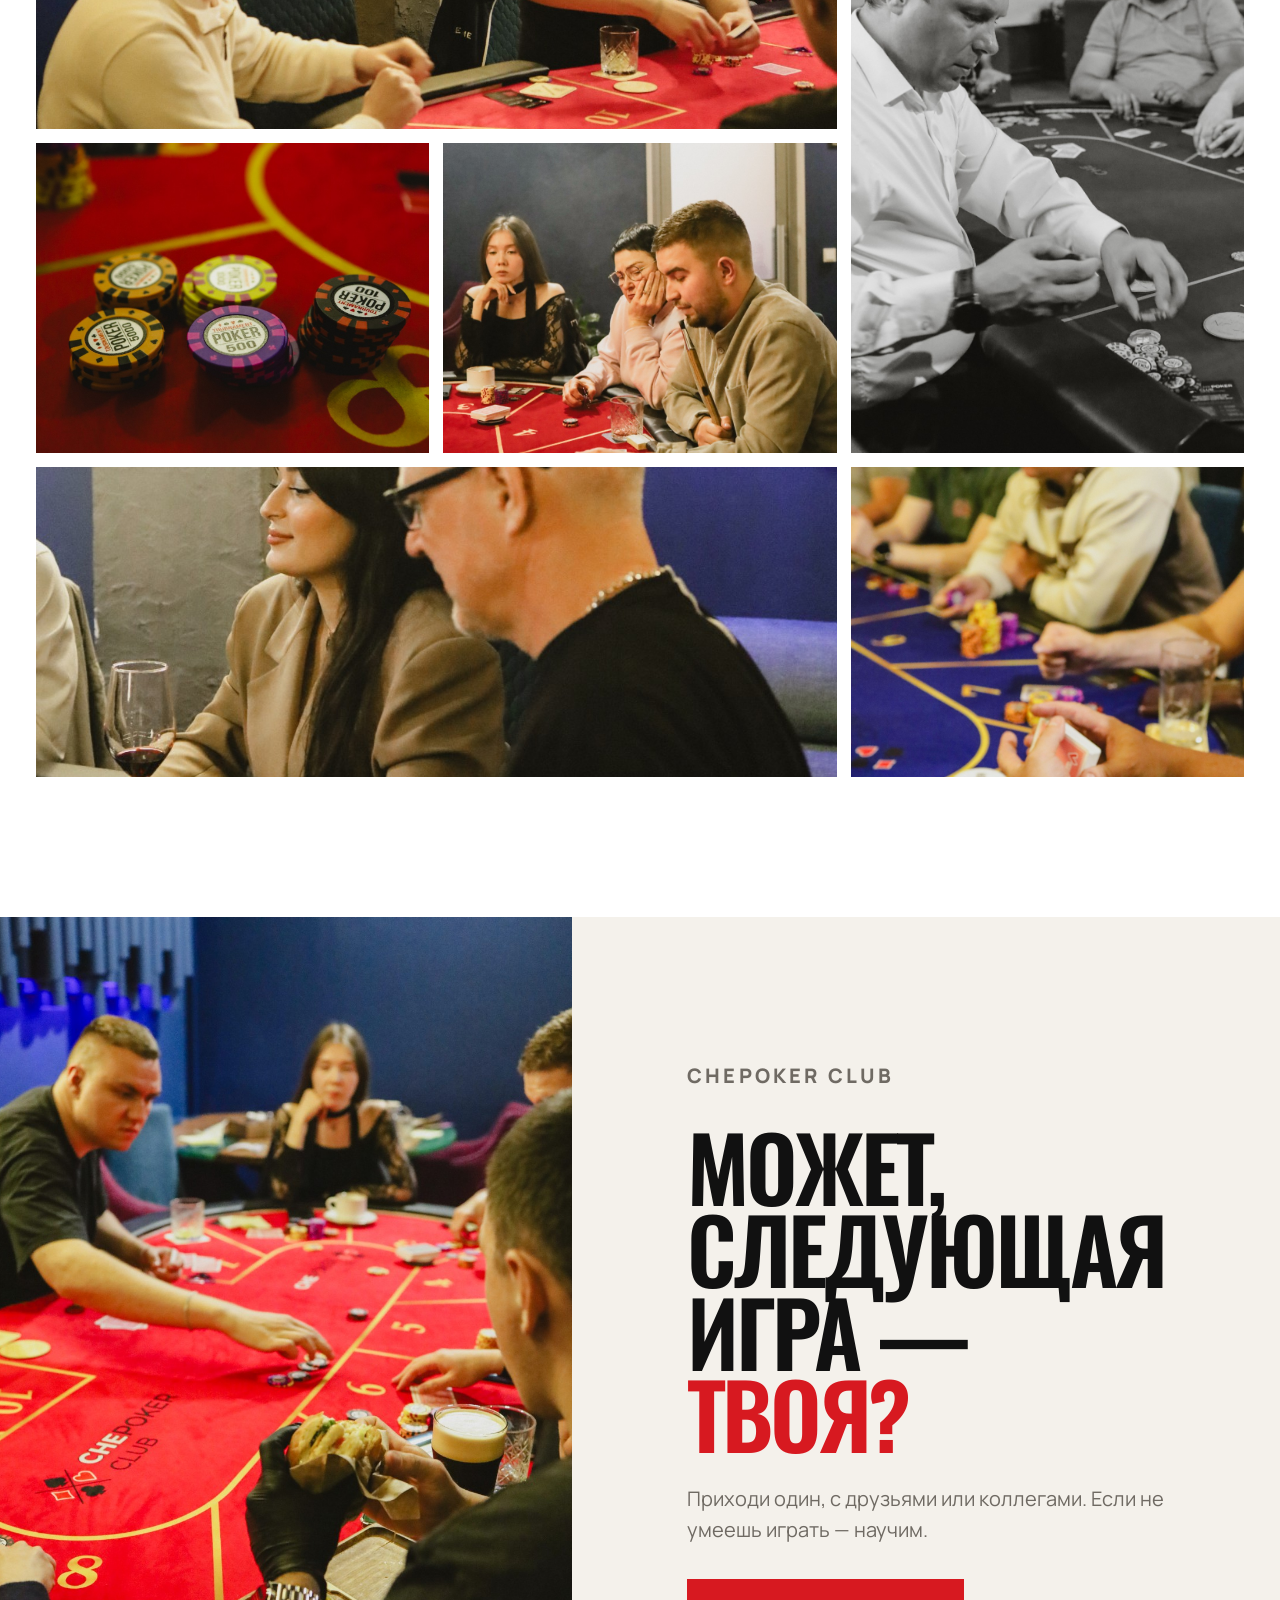
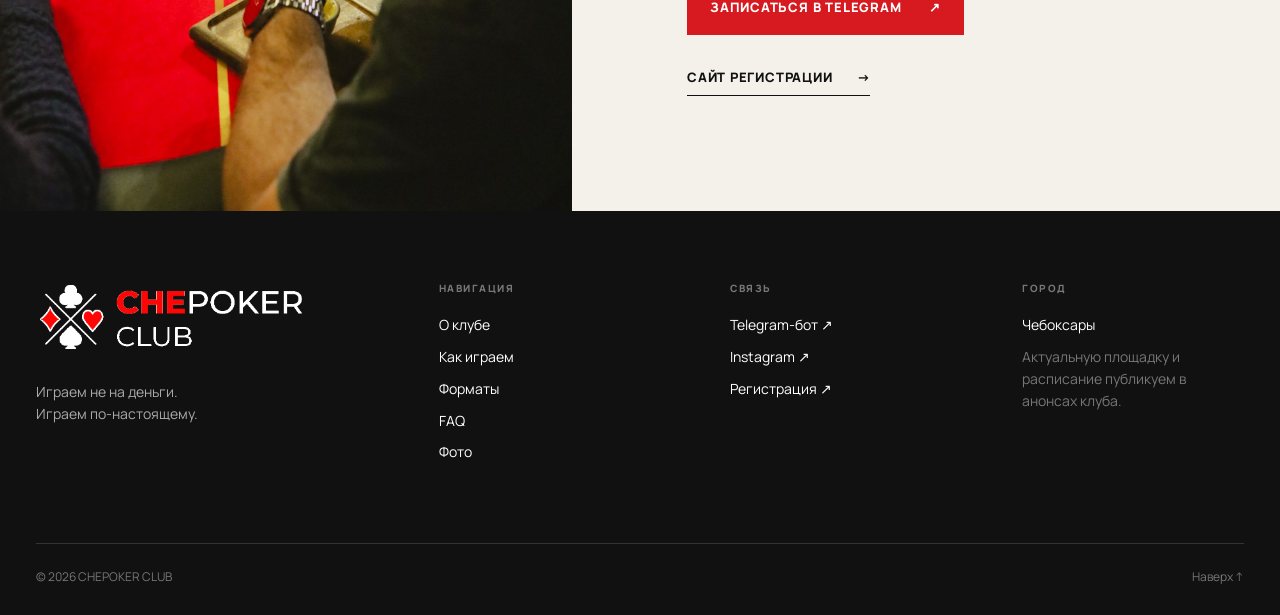
==== commit 64be7278: "Add files via upload" ====
--- a/index.html
+++ b/index.html
@@ -17,7 +17,7 @@
   <link rel="stylesheet" href="styles.css">
 </head>
 <body>
-  <header class="site-header" id="top">
+  <header class="site-header">
     <a class="brand" href="#top" aria-label="CHEPOKER CLUB — на главную">
       <img class="brand-logo brand-logo-dark" src="assets/logo-dark.png" alt="CHEPOKER CLUB">
       <img class="brand-logo brand-logo-light" src="assets/logo-light.png" alt="" aria-hidden="true">
@@ -35,7 +35,7 @@
   </header>
 
   <main>
-    <section class="hero">
+    <section class="hero" id="top">
       <video class="hero-video" autoplay muted loop playsinline preload="metadata" poster="assets/game-red-table-wide.JPG">
         <source src="assets/hero.mp4" type="video/mp4">
       </video>
@@ -99,7 +99,7 @@
       <div class="manifest-overlay"></div>
       <div class="manifest-content container reveal">
         <p class="eyebrow light">НЕ ТОЛЬКО КАРТЫ И ФИШКИ</p>
-        <h2>ЗДЕСЬ ПРИХОДЯТ<br>НЕ ТОЛЬКО<br><span>ЗА ПОКЕРОМ.</span></h2>
+        <h2>СЮДА ПРИХОДЯТ<br>НЕ ТОЛЬКО<br><span>ЗА ПОКЕРОМ.</span></h2>
         <div class="manifest-tags"><span>СТРАТЕГИЯ</span><span>ЭМОЦИИ</span><span>ЛЮДИ</span><span>АТМОСФЕРА</span></div>
       </div>
     </section>
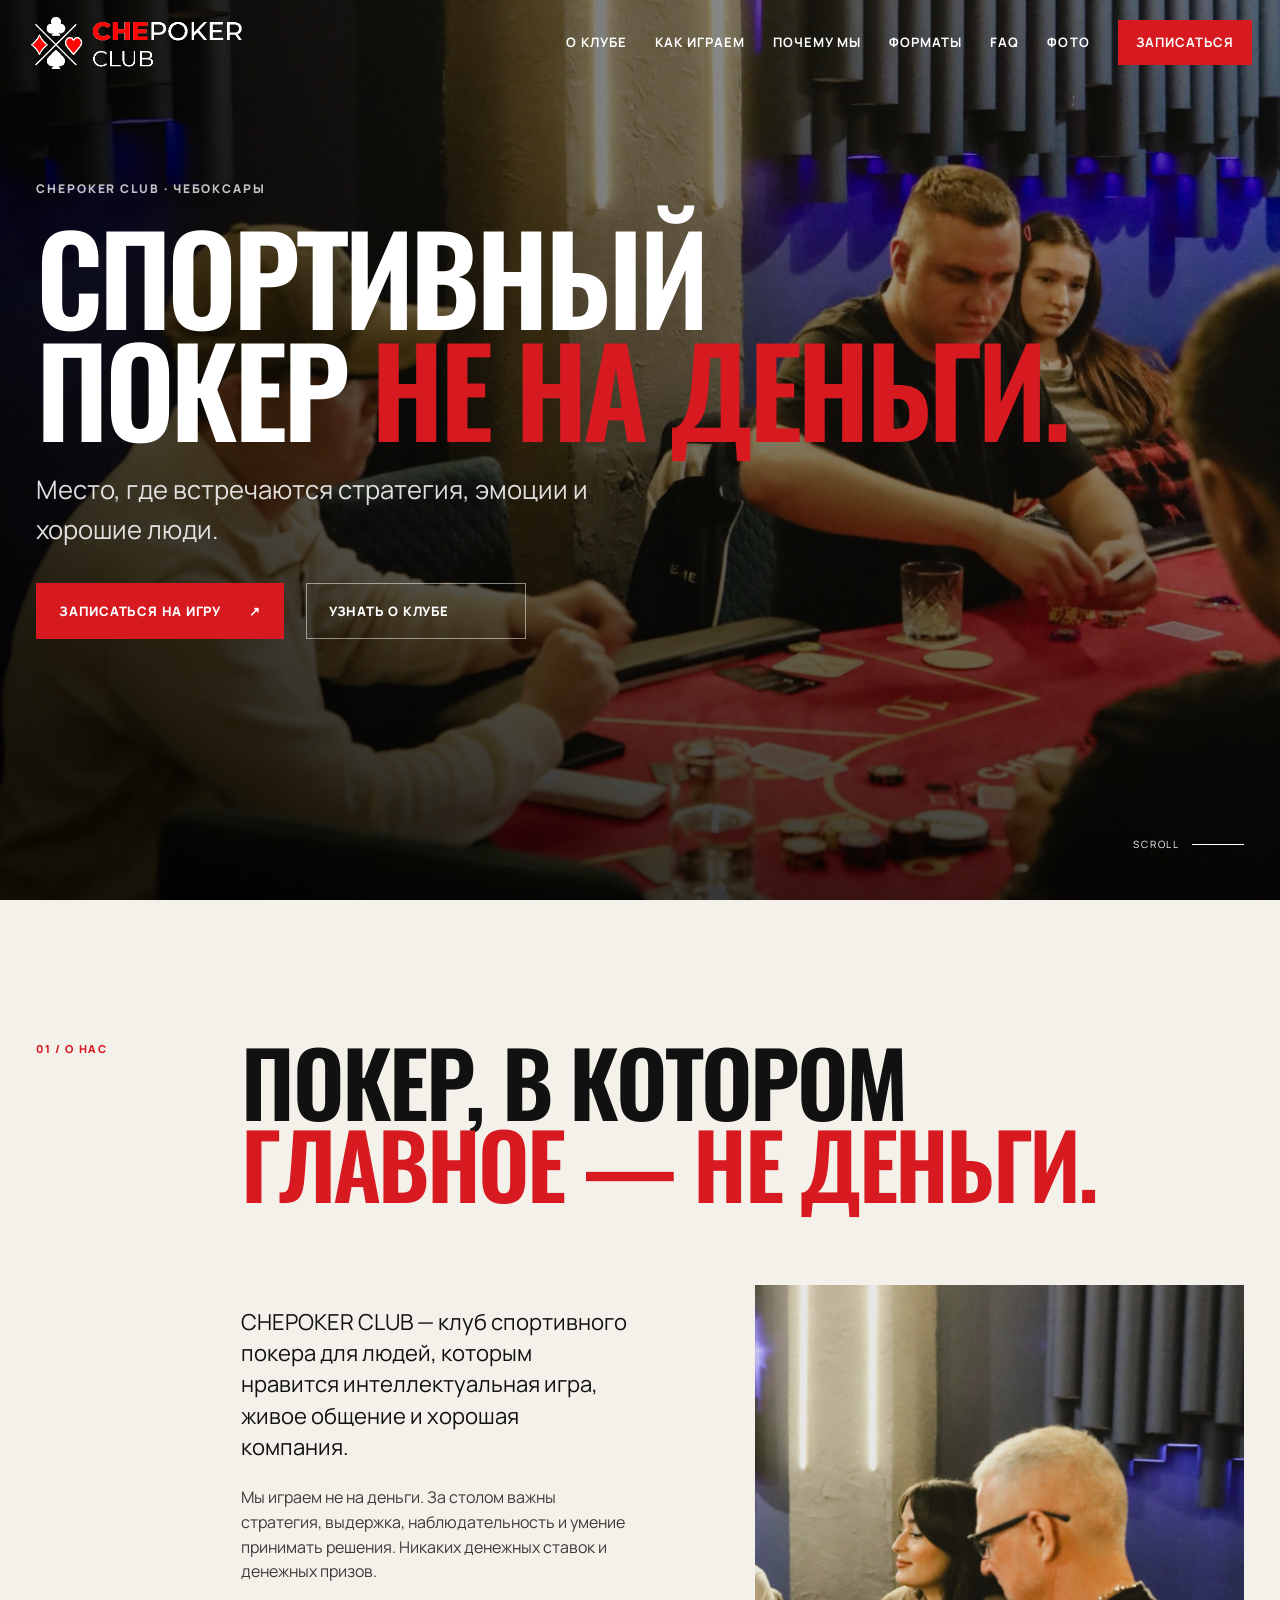
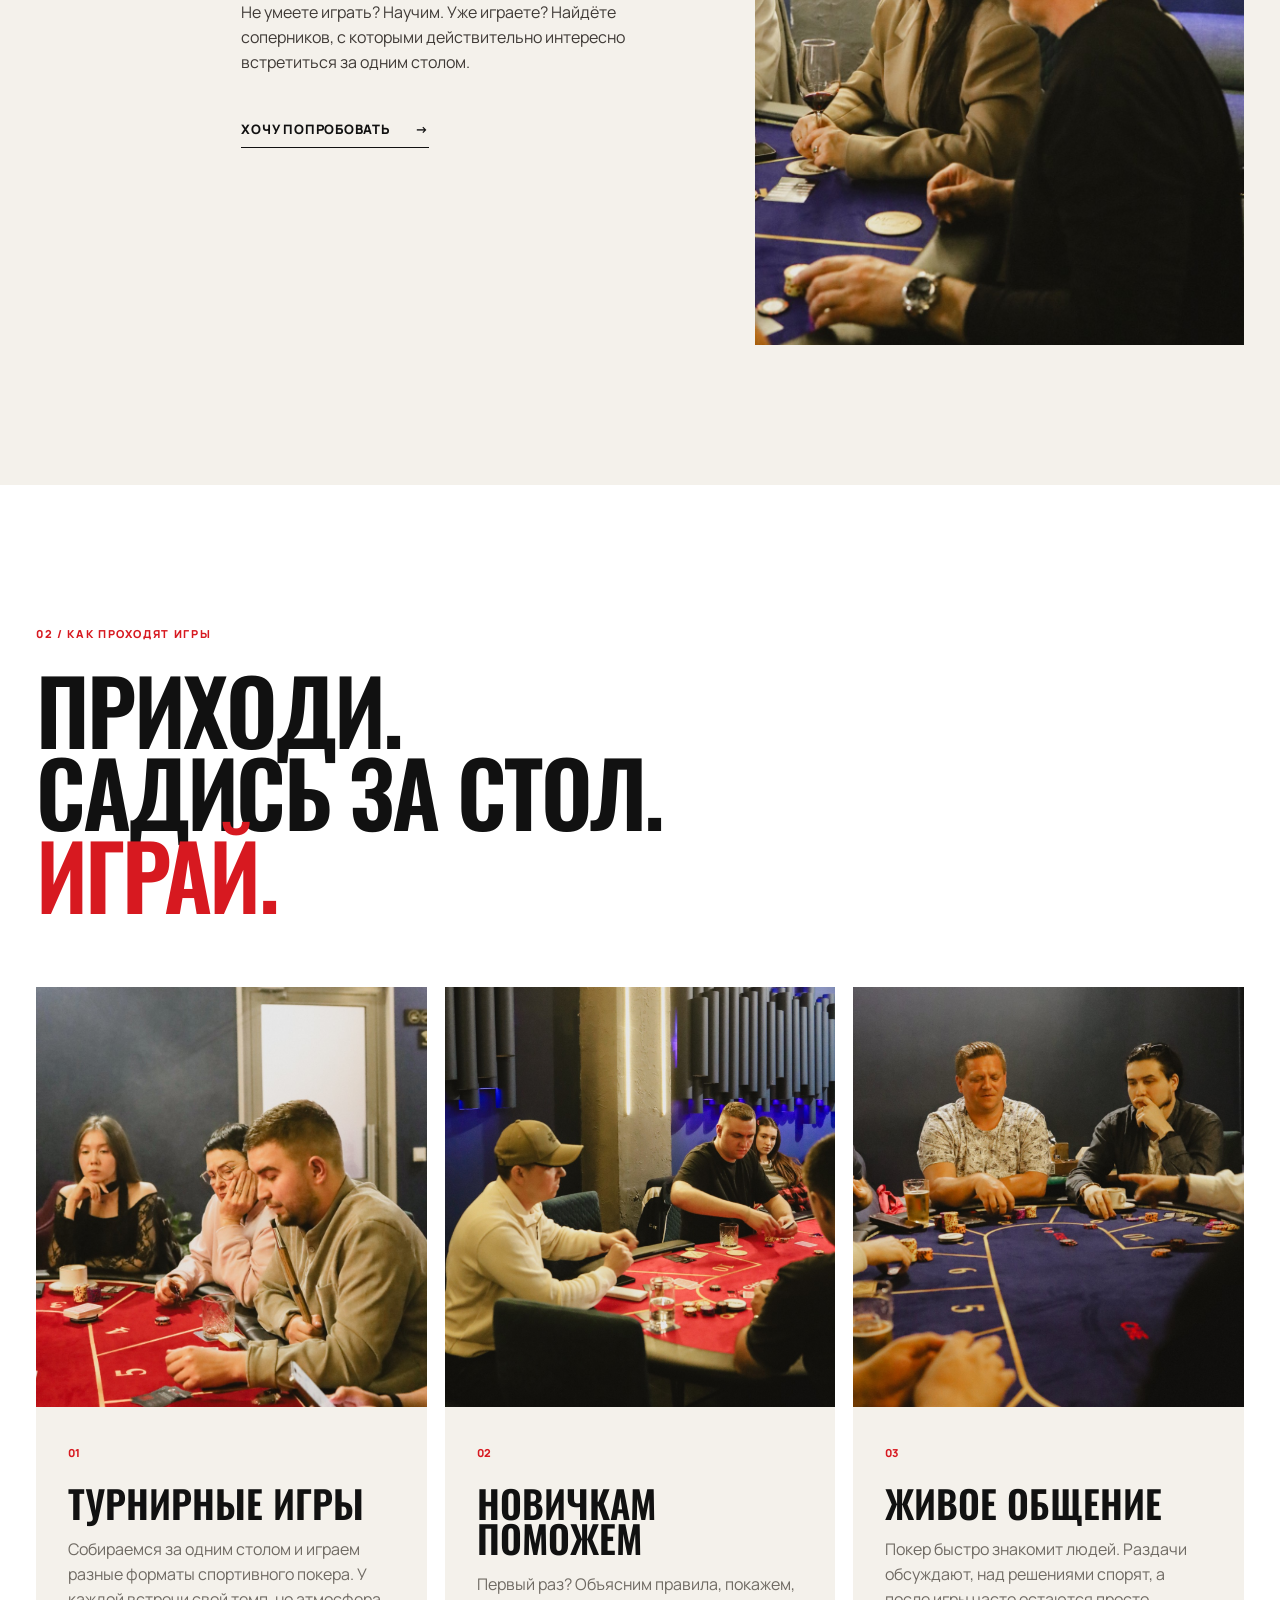
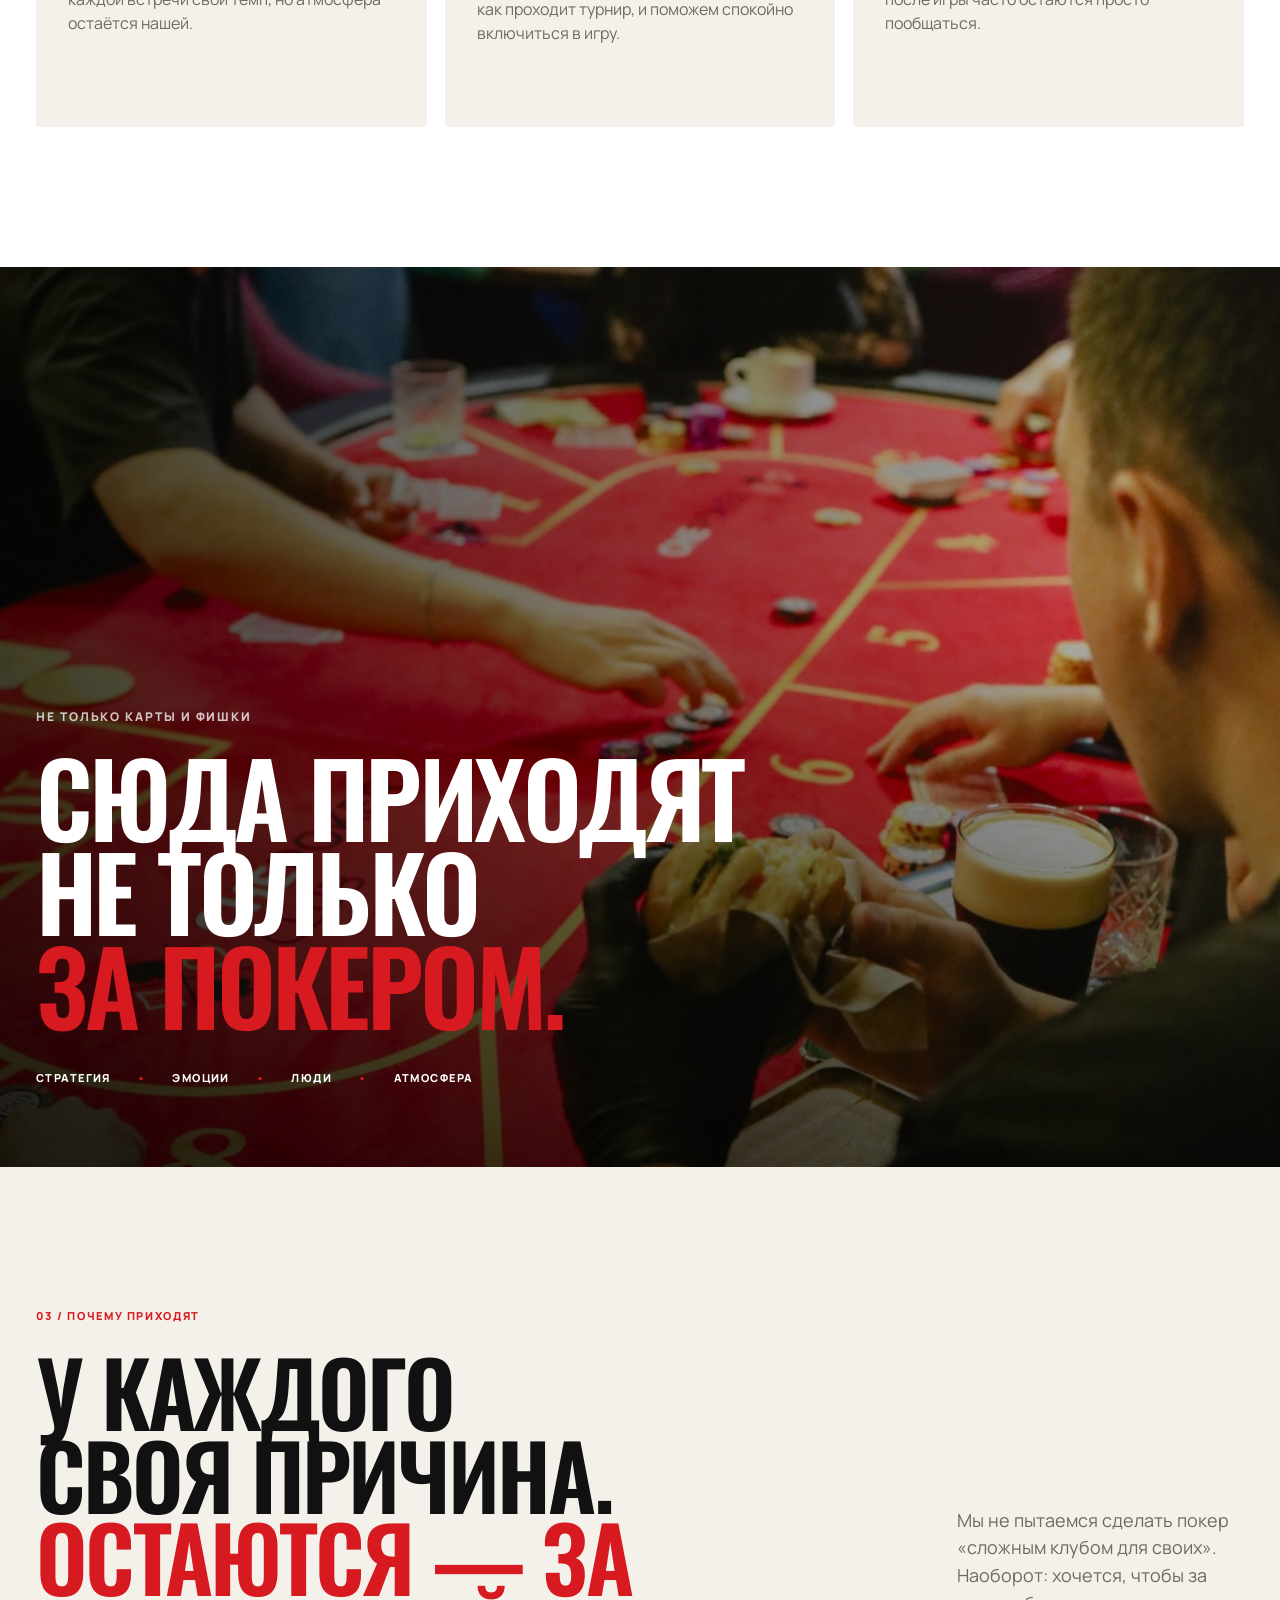
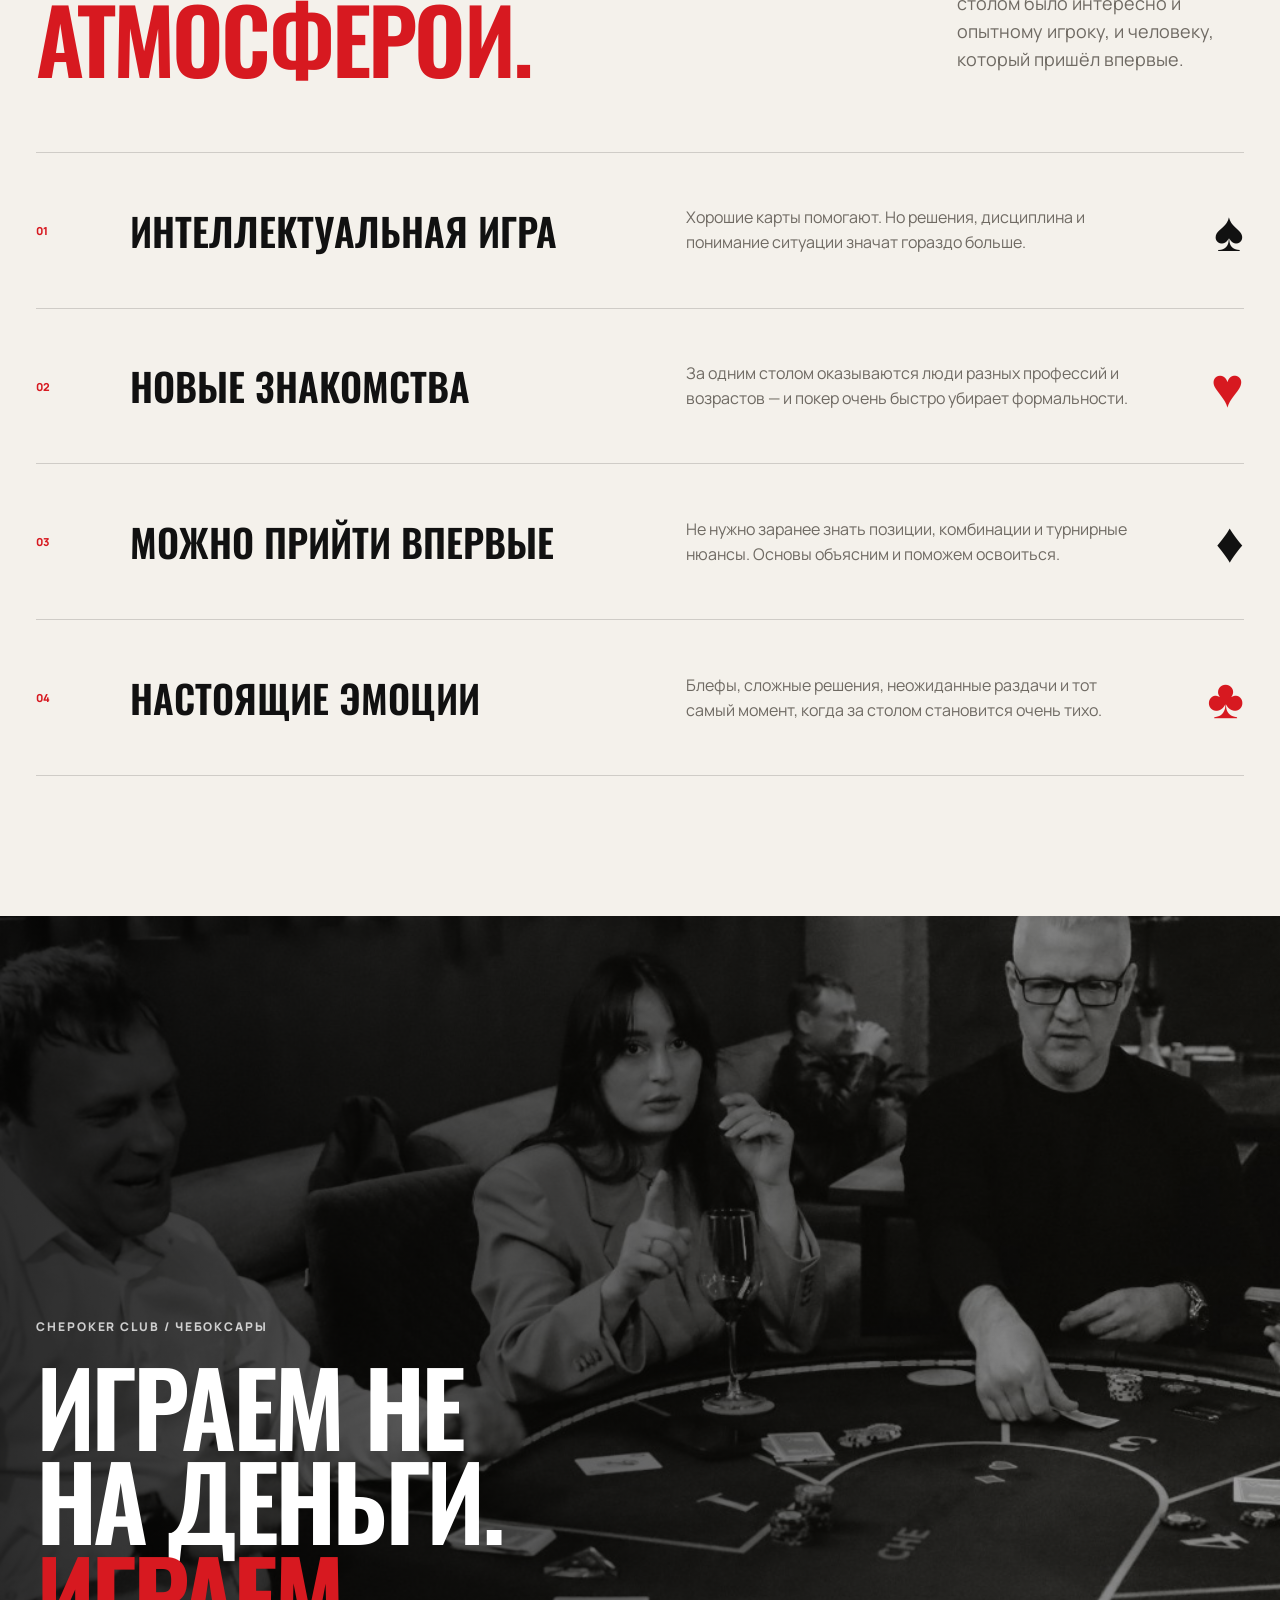
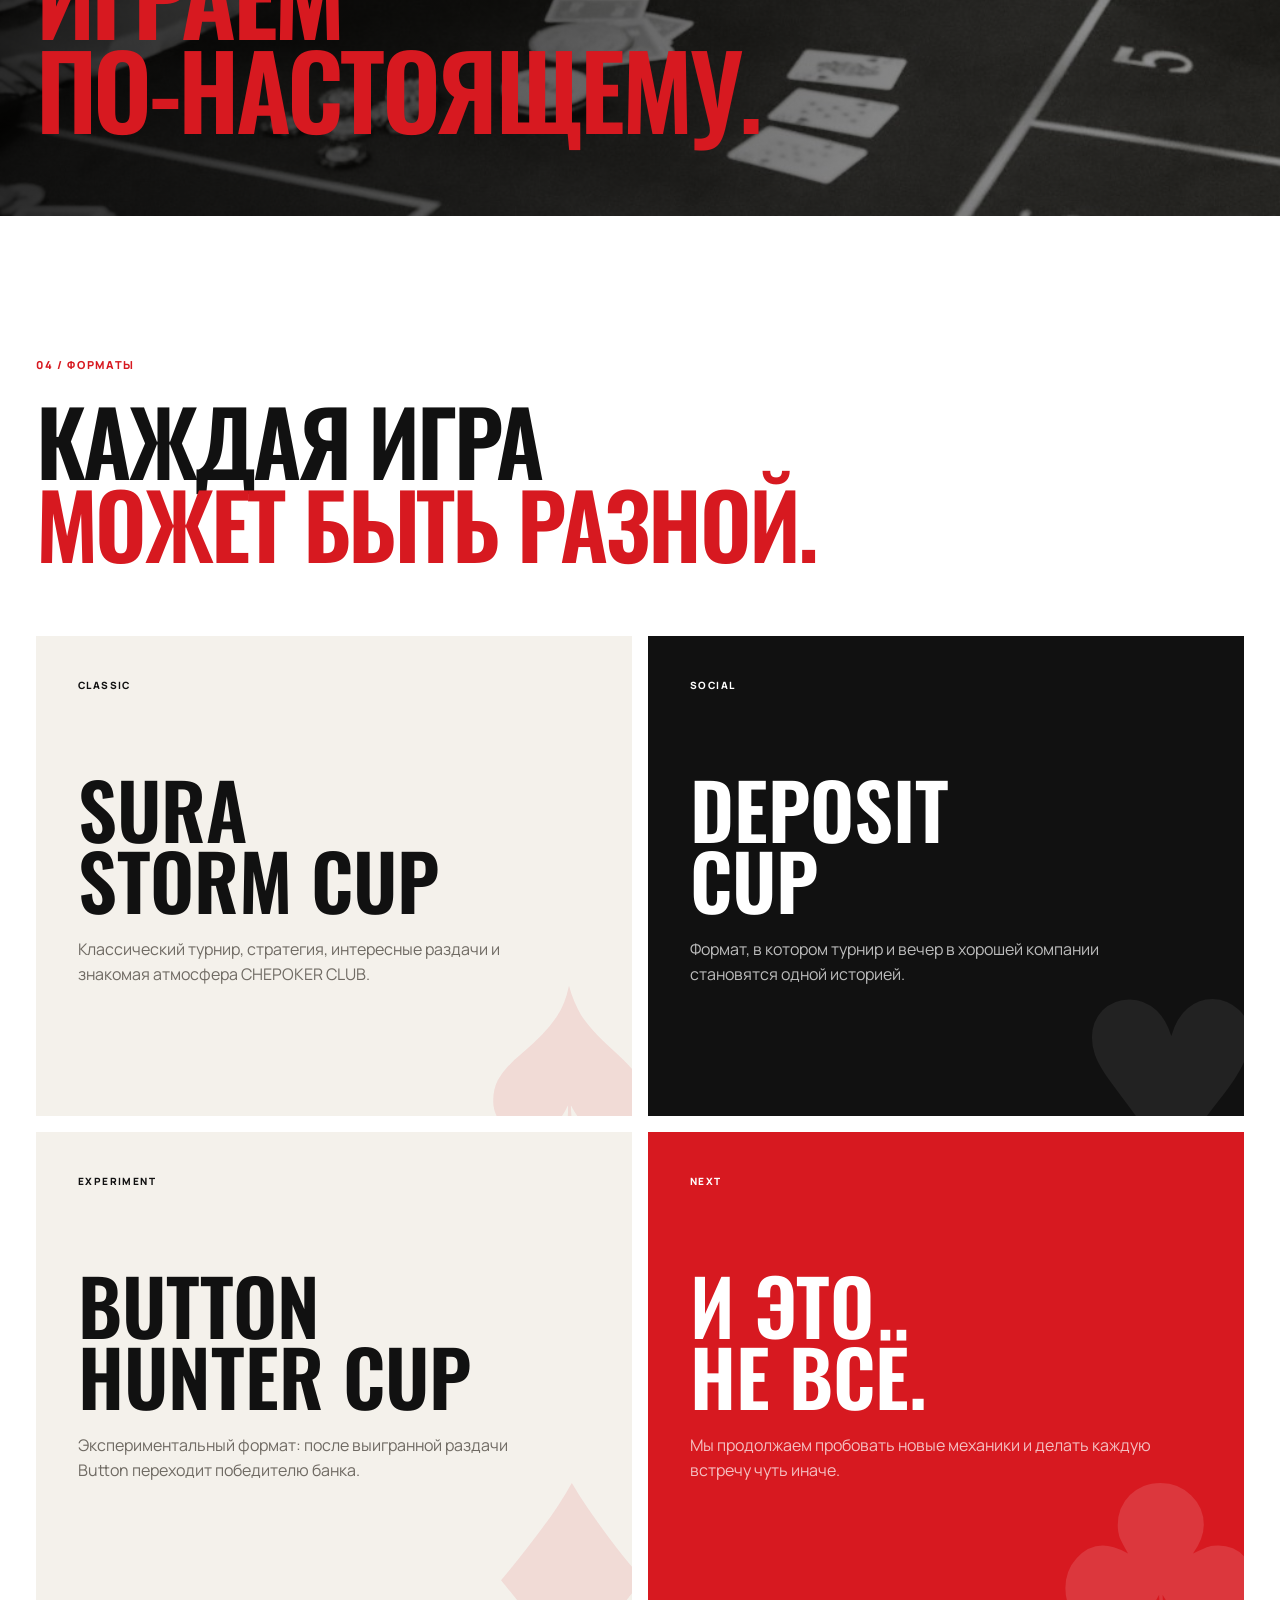
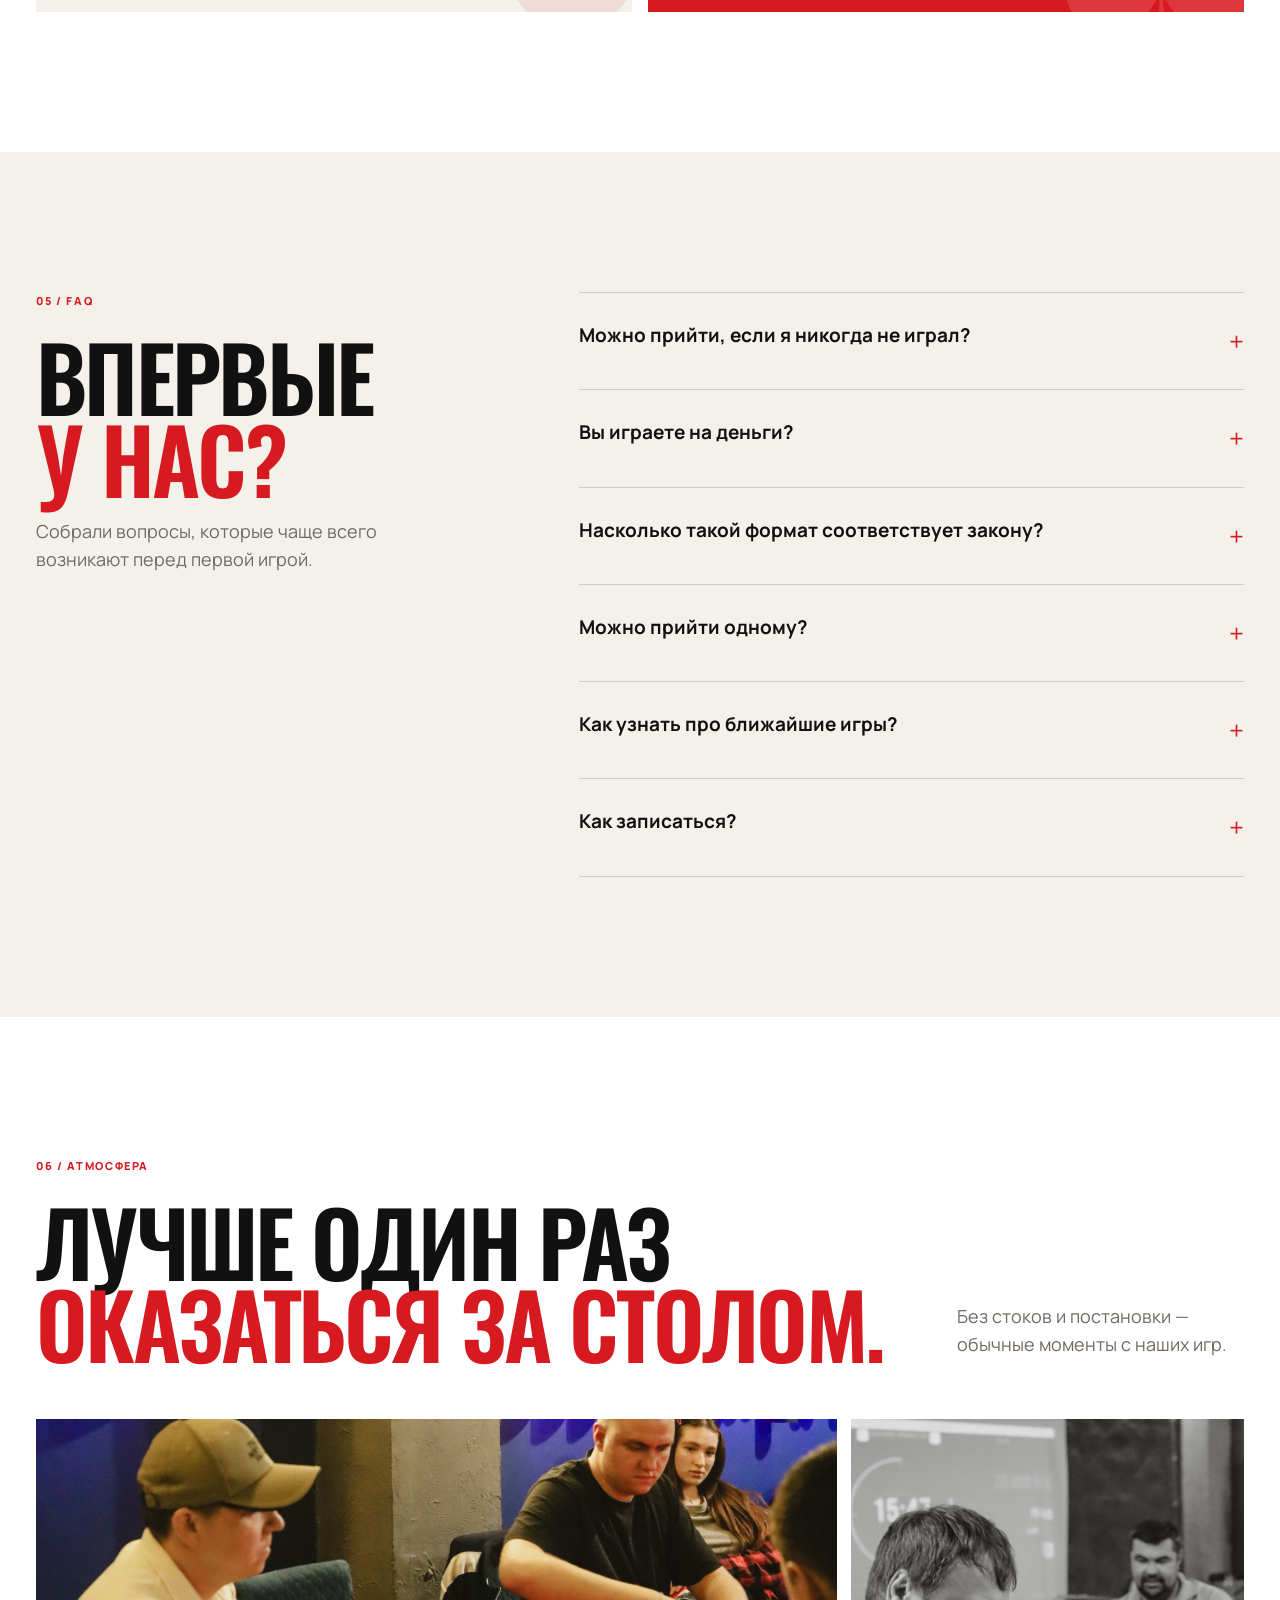
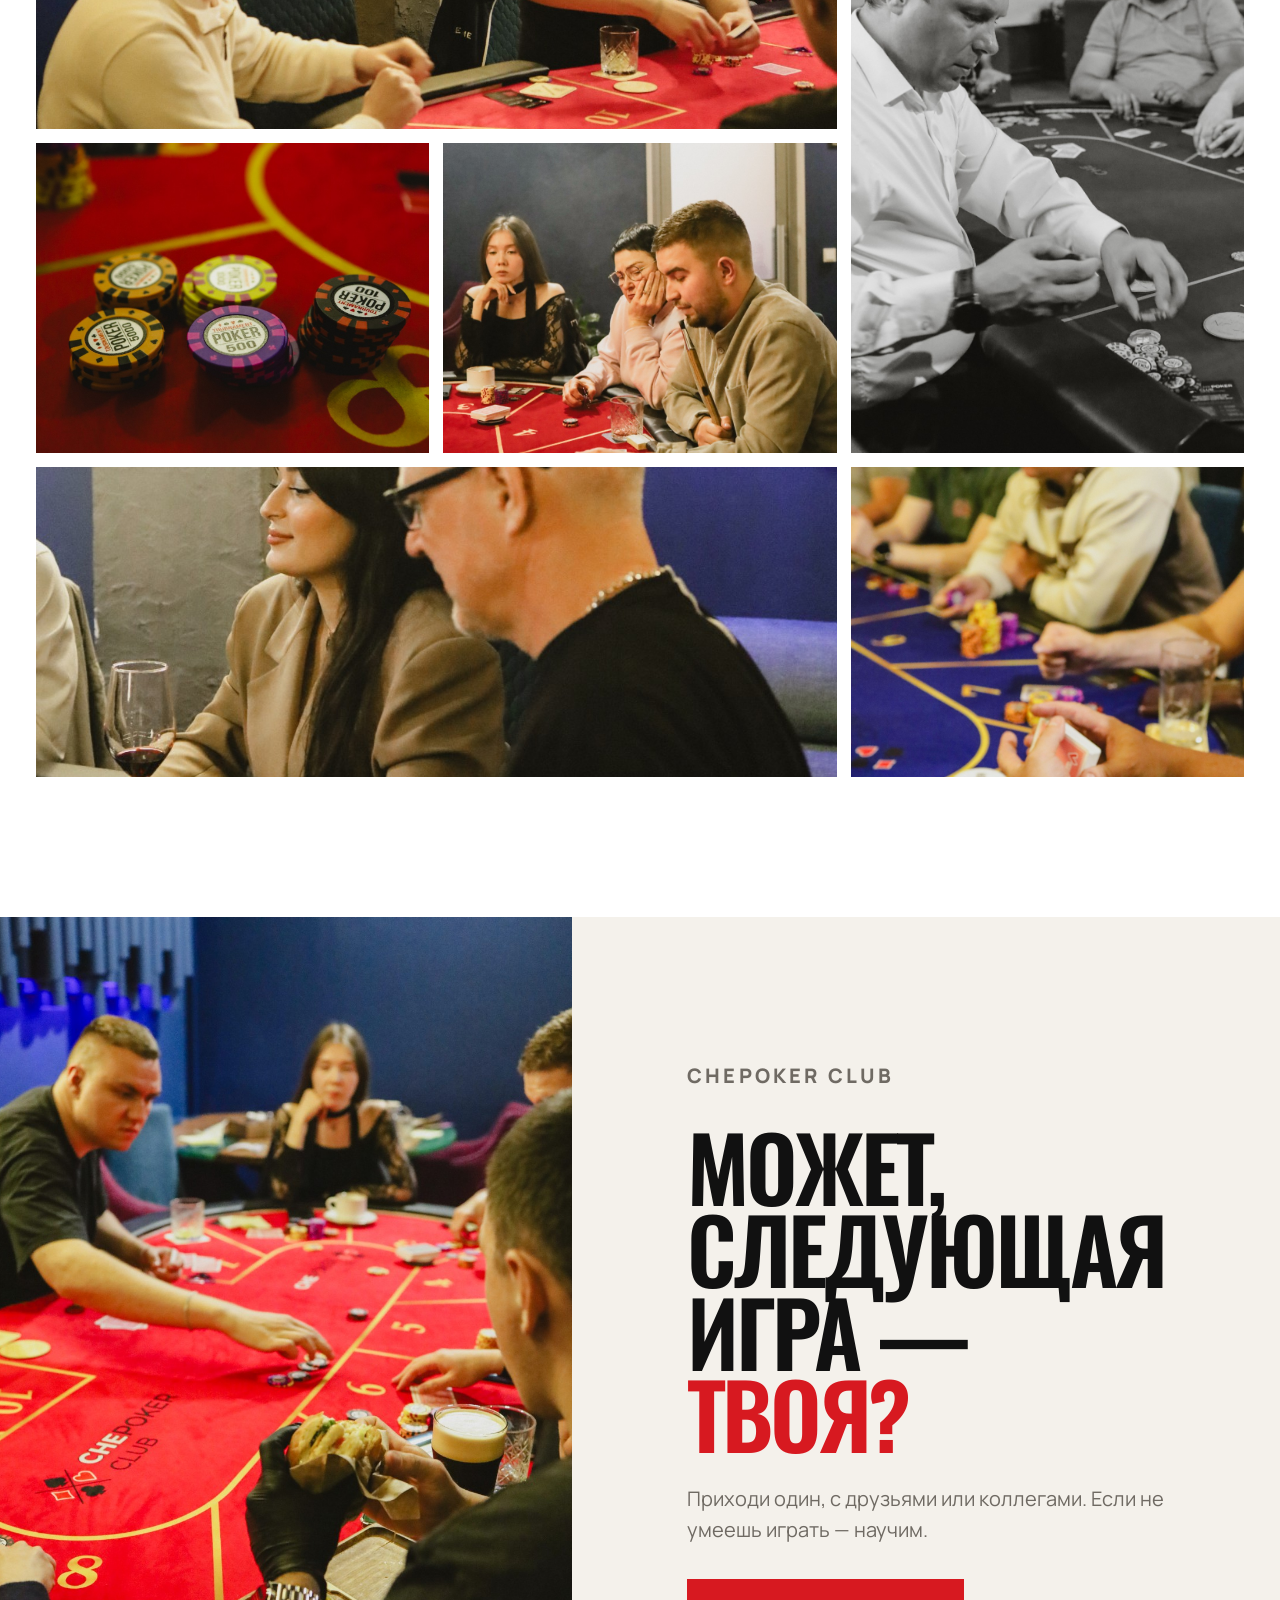
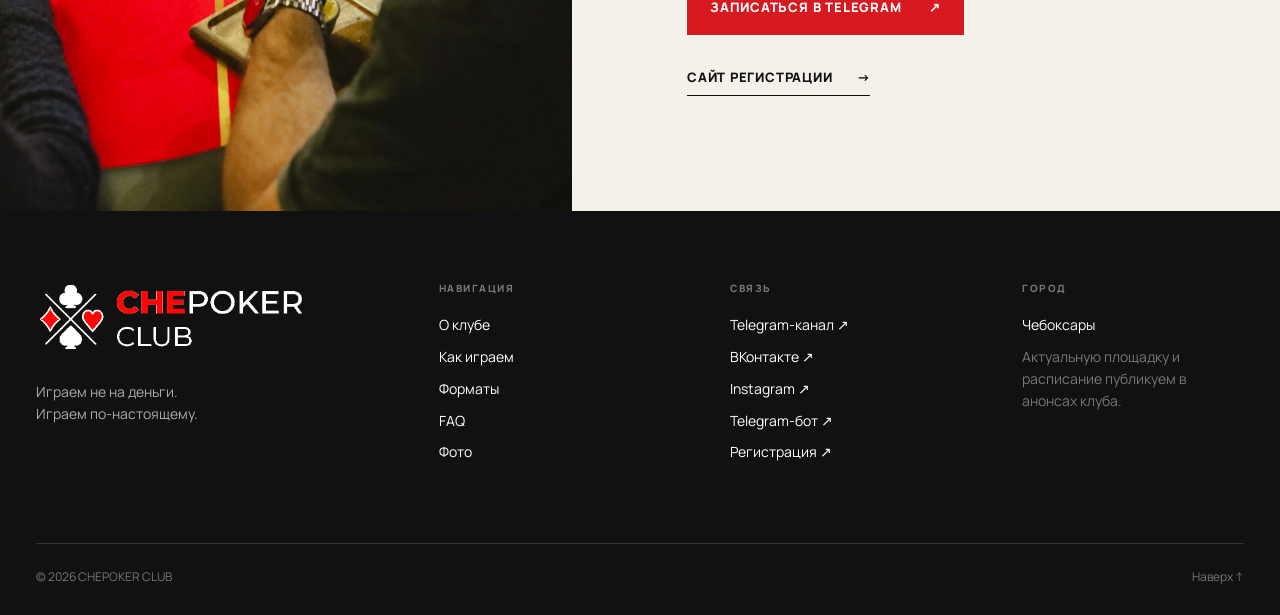
==== commit 7470c809: "Add files via upload" ====
--- a/index.html
+++ b/index.html
@@ -185,7 +185,7 @@
     <div class="container footer-grid">
       <div class="footer-brand"><img src="assets/logo-dark.png" alt="CHEPOKER CLUB"><p>Играем не на деньги.<br>Играем по-настоящему.</p></div>
       <div><p class="footer-label">НАВИГАЦИЯ</p><a href="#about">О клубе</a><a href="#games">Как играем</a><a href="#formats">Форматы</a><a href="#faq">FAQ</a><a href="#gallery">Фото</a></div>
-      <div><p class="footer-label">СВЯЗЬ</p><a href="https://t.me/chepoker_bot" target="_blank" rel="noopener">Telegram-бот ↗</a><a href="https://instagram.com/chepoker_club" target="_blank" rel="noopener">Instagram ↗</a><a href="https://chepoker.poker-soft.ru/" target="_blank" rel="noopener">Регистрация ↗</a></div>
+      <div><p class="footer-label">СВЯЗЬ</p><a href="https://t.me/chepoker_club" target="_blank" rel="noopener">Telegram-канал ↗</a><a href="https://vk.com/club239298637" target="_blank" rel="noopener">ВКонтакте ↗</a><a href="https://instagram.com/chepoker_club" target="_blank" rel="noopener">Instagram ↗</a><a href="https://t.me/chepoker_bot" target="_blank" rel="noopener">Telegram-бот ↗</a><a href="https://chepoker.poker-soft.ru/" target="_blank" rel="noopener">Регистрация ↗</a></div>
       <div><p class="footer-label">ГОРОД</p><p>Чебоксары</p><p class="muted">Актуальную площадку и расписание публикуем в анонсах клуба.</p></div>
     </div>
     <div class="container footer-bottom"><span>© <span id="year"></span> CHEPOKER CLUB</span><a href="#top">Наверх ↑</a></div>
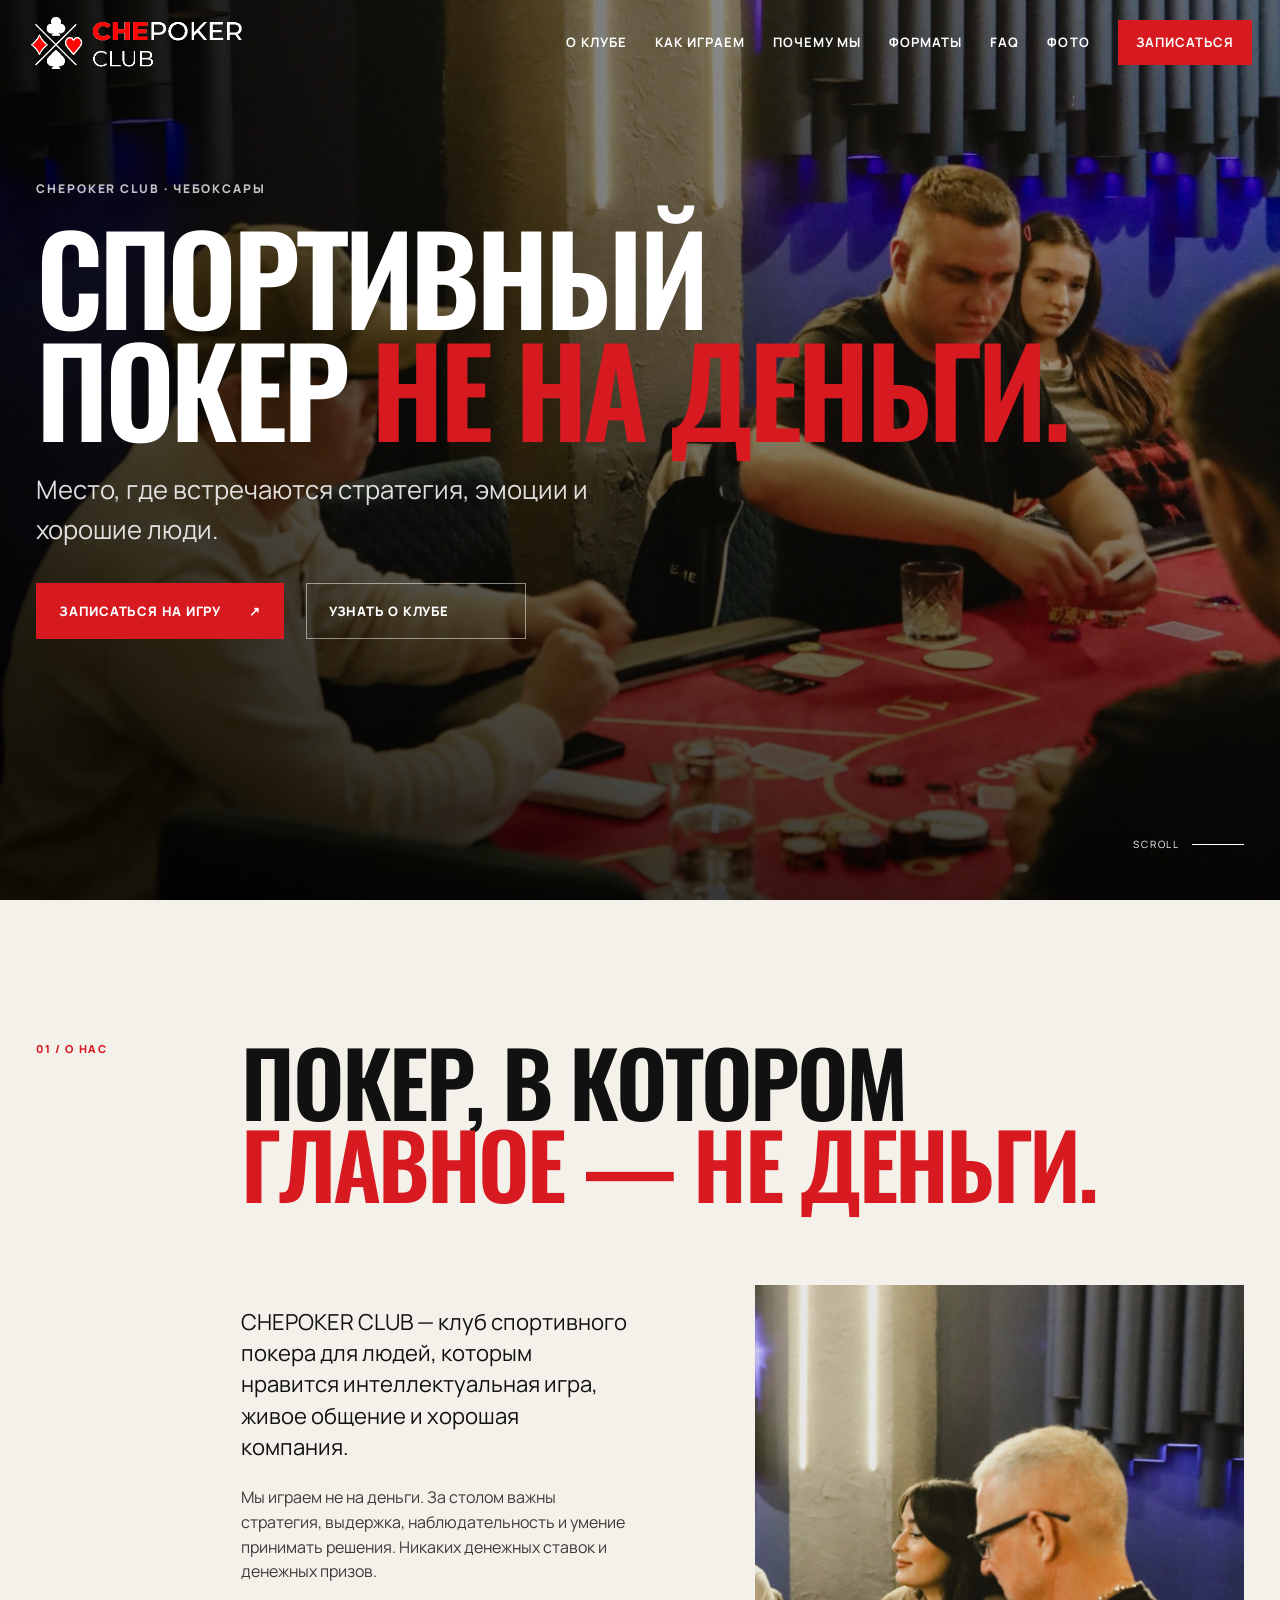
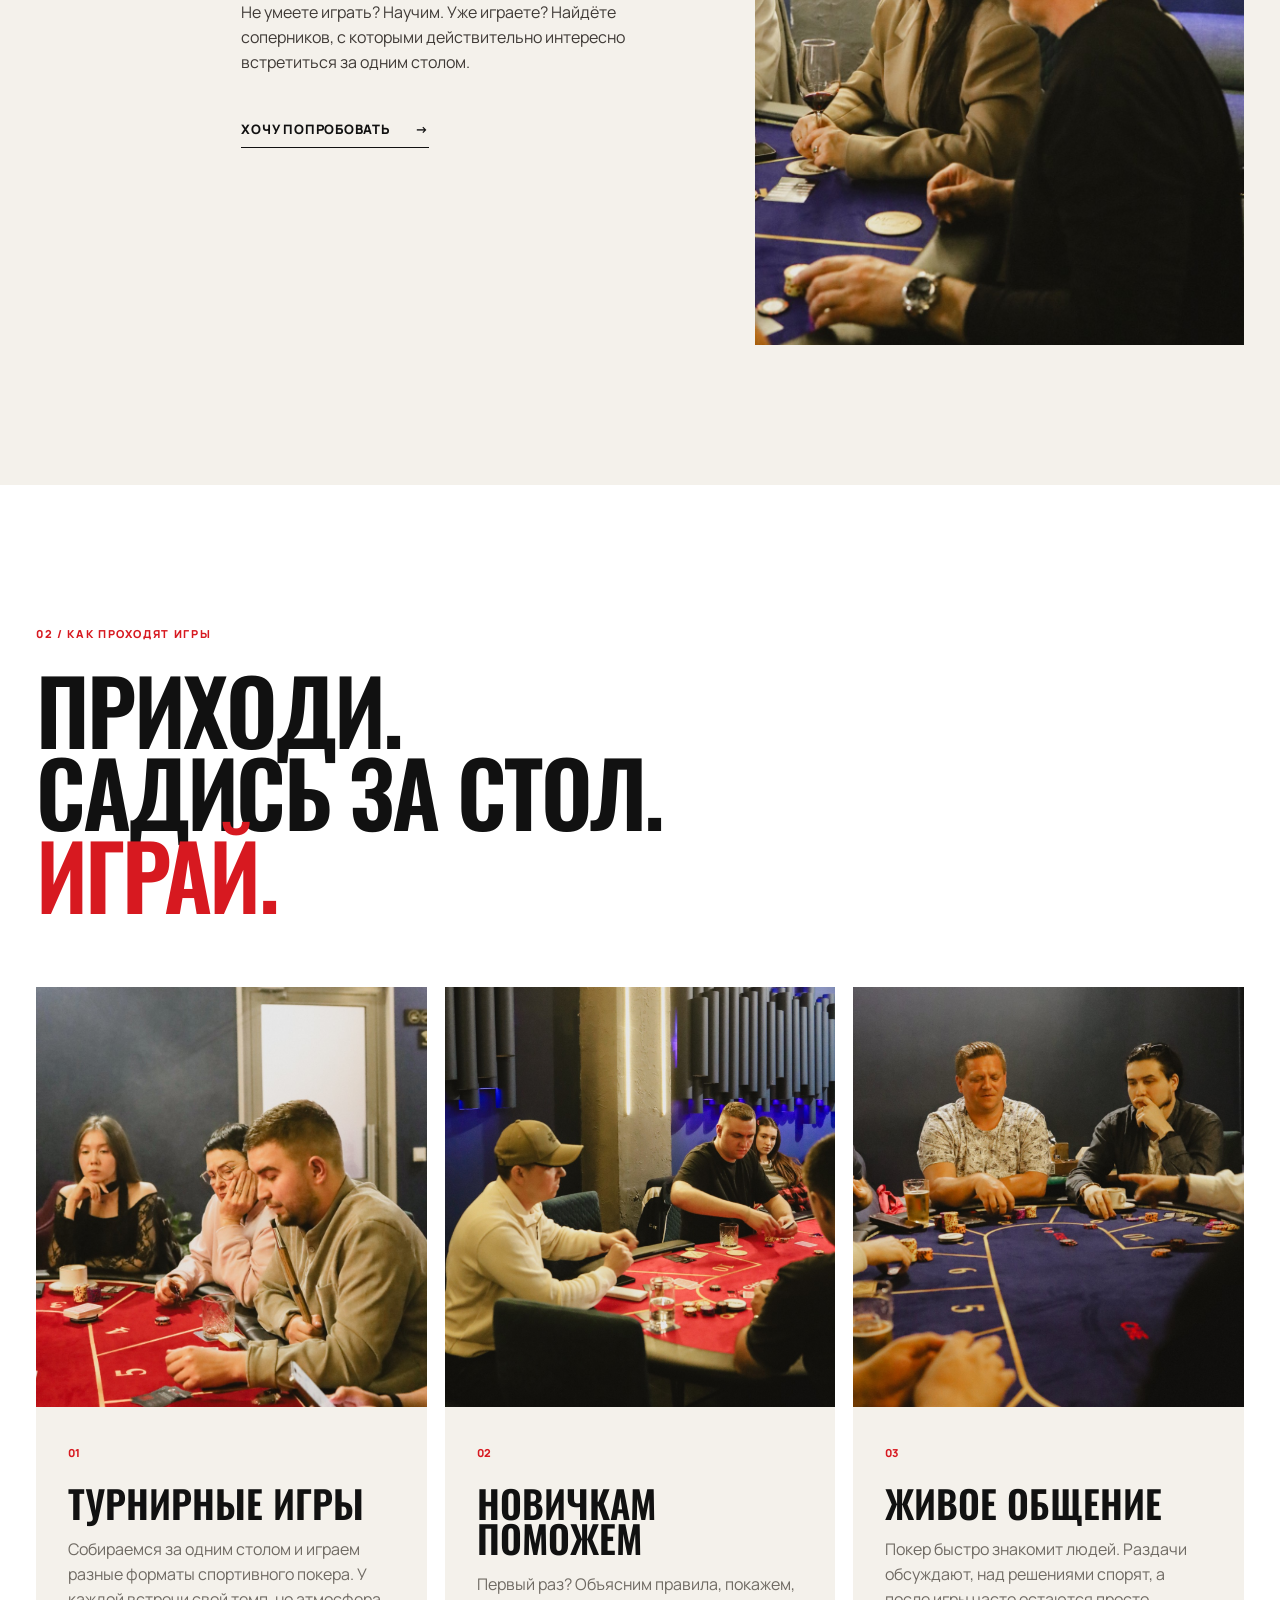
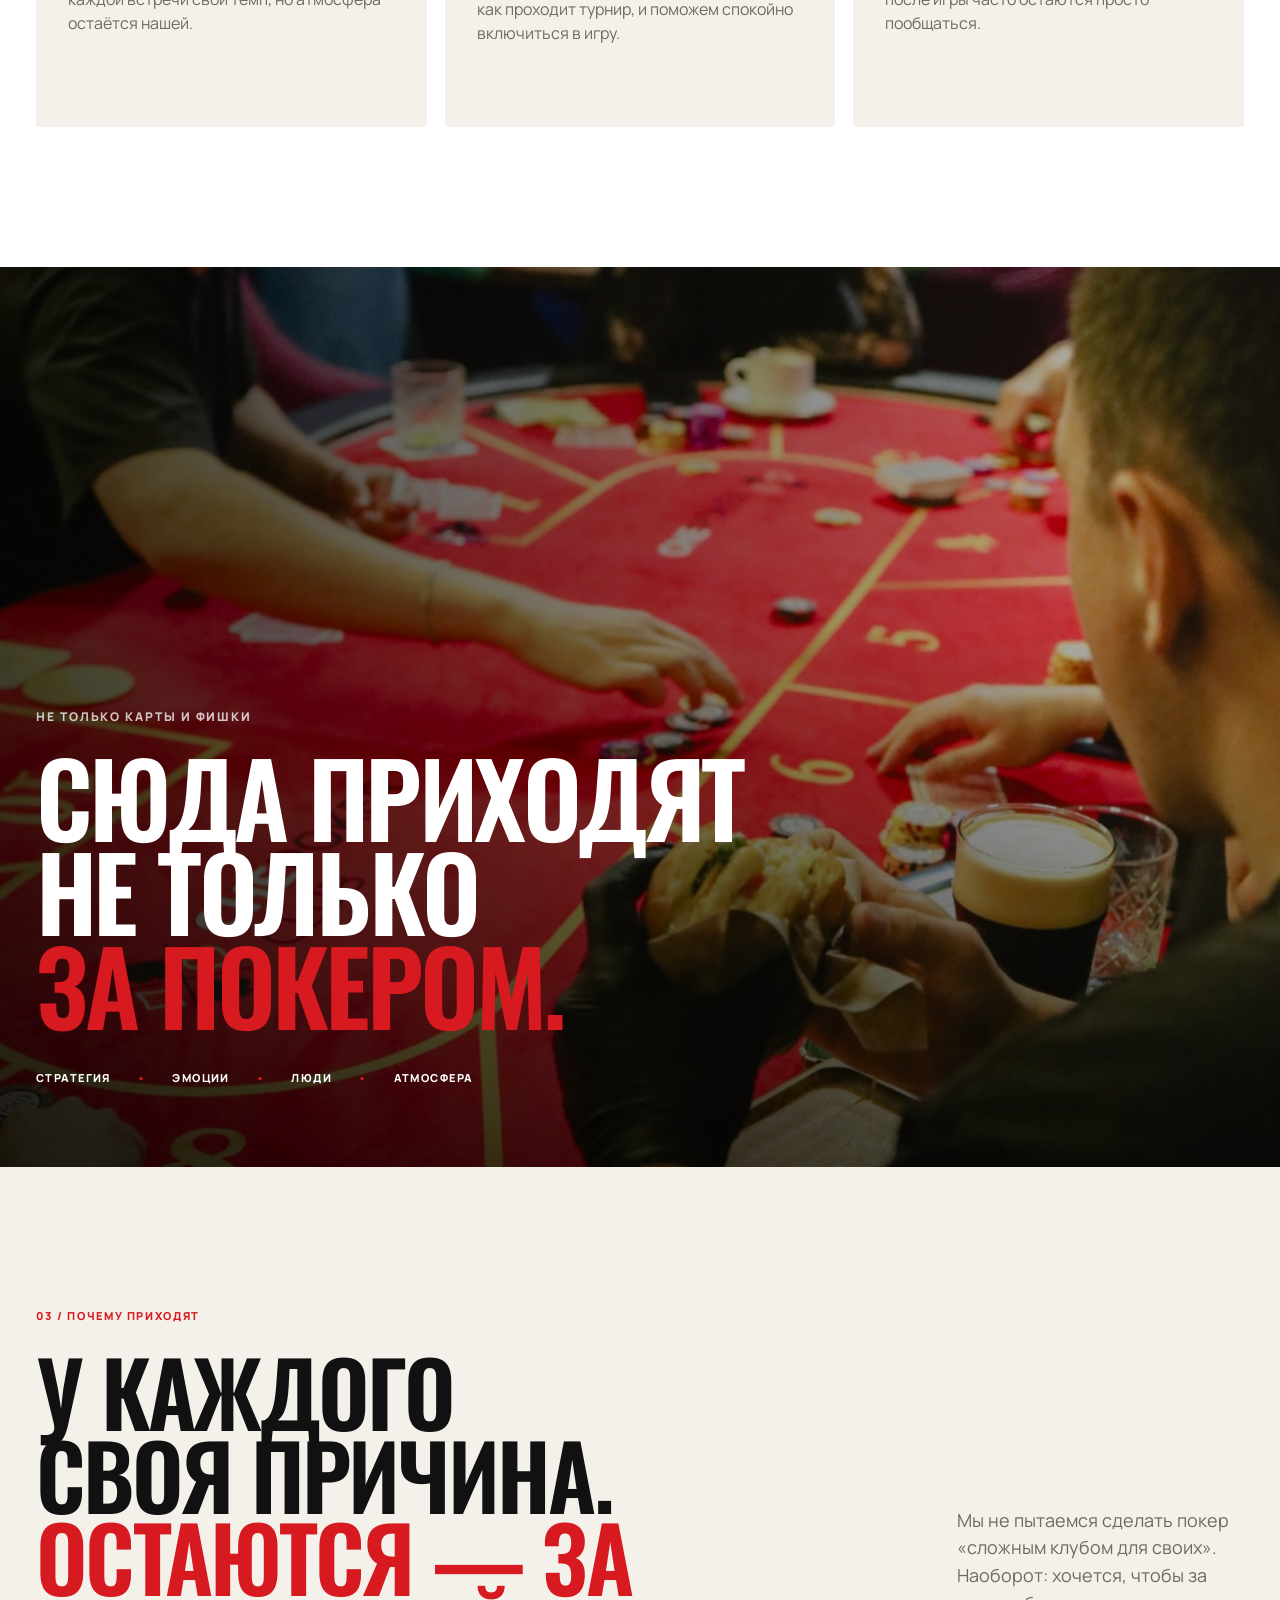
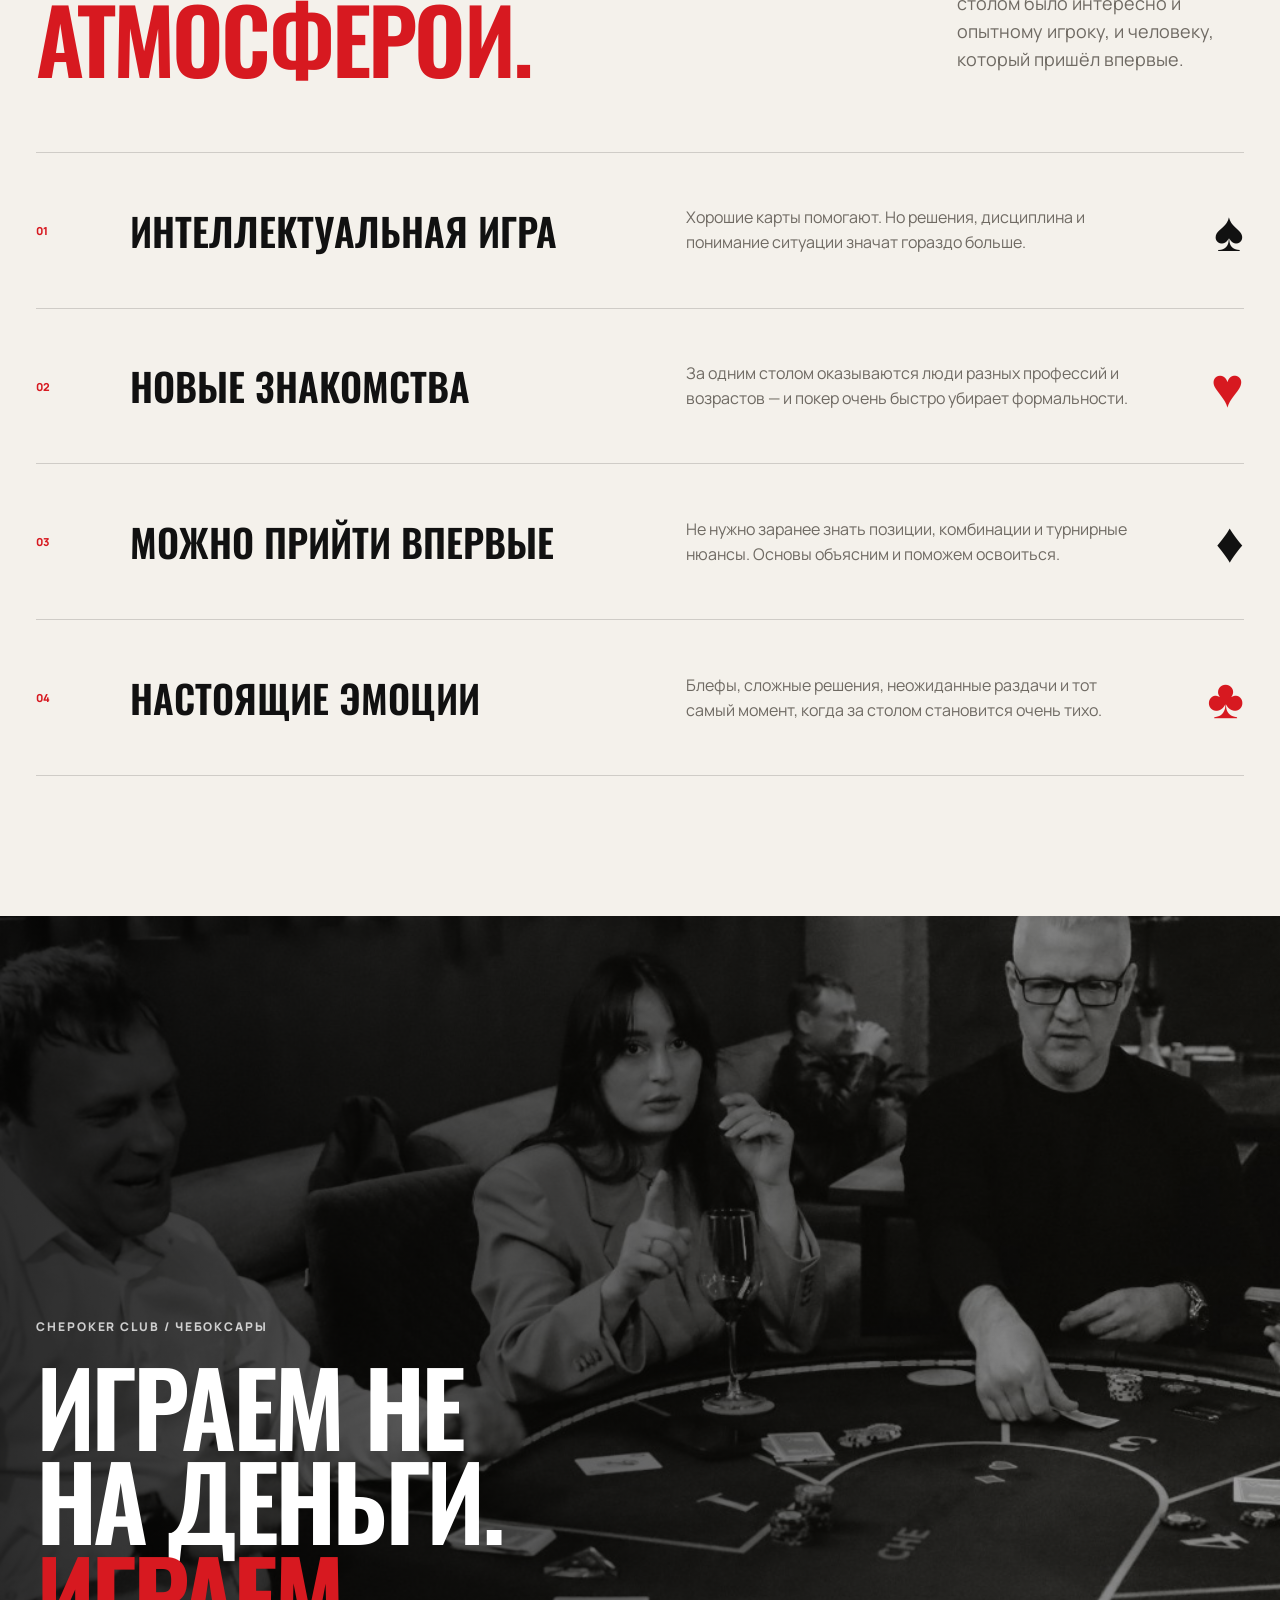
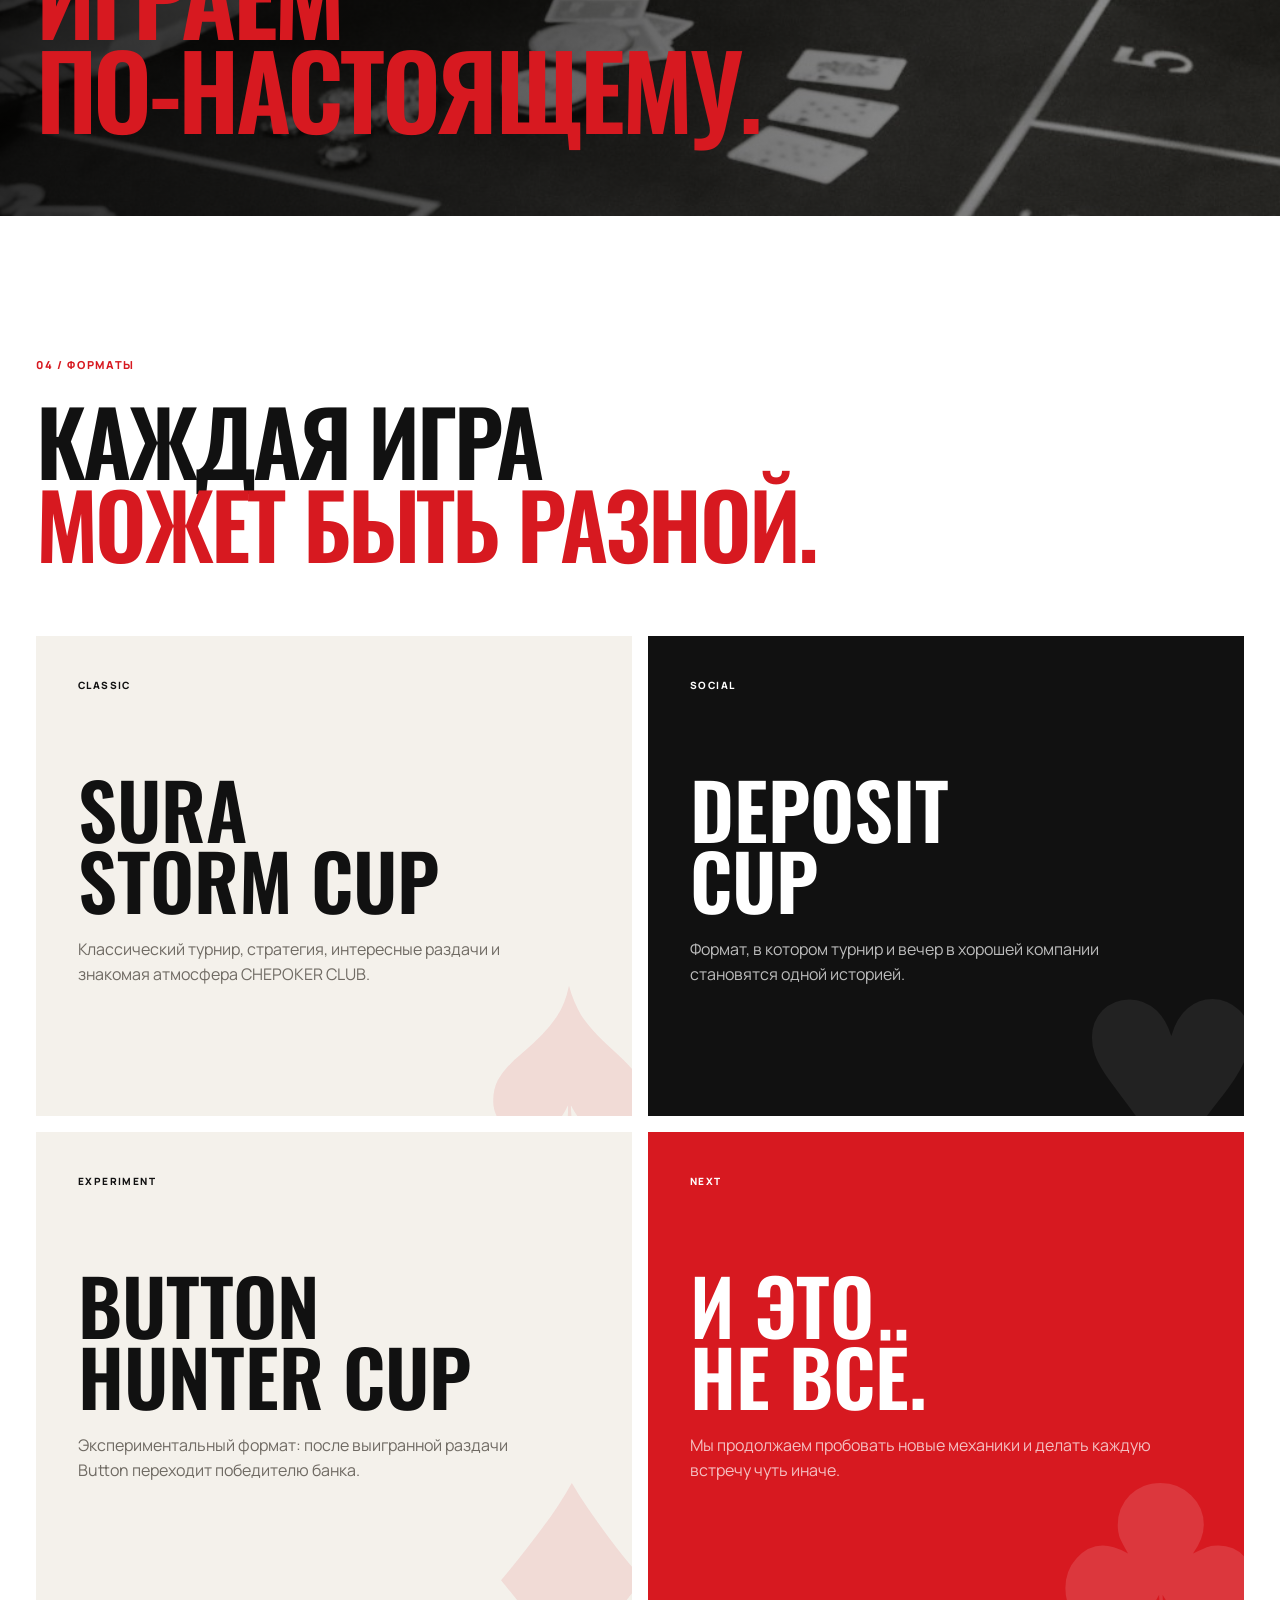
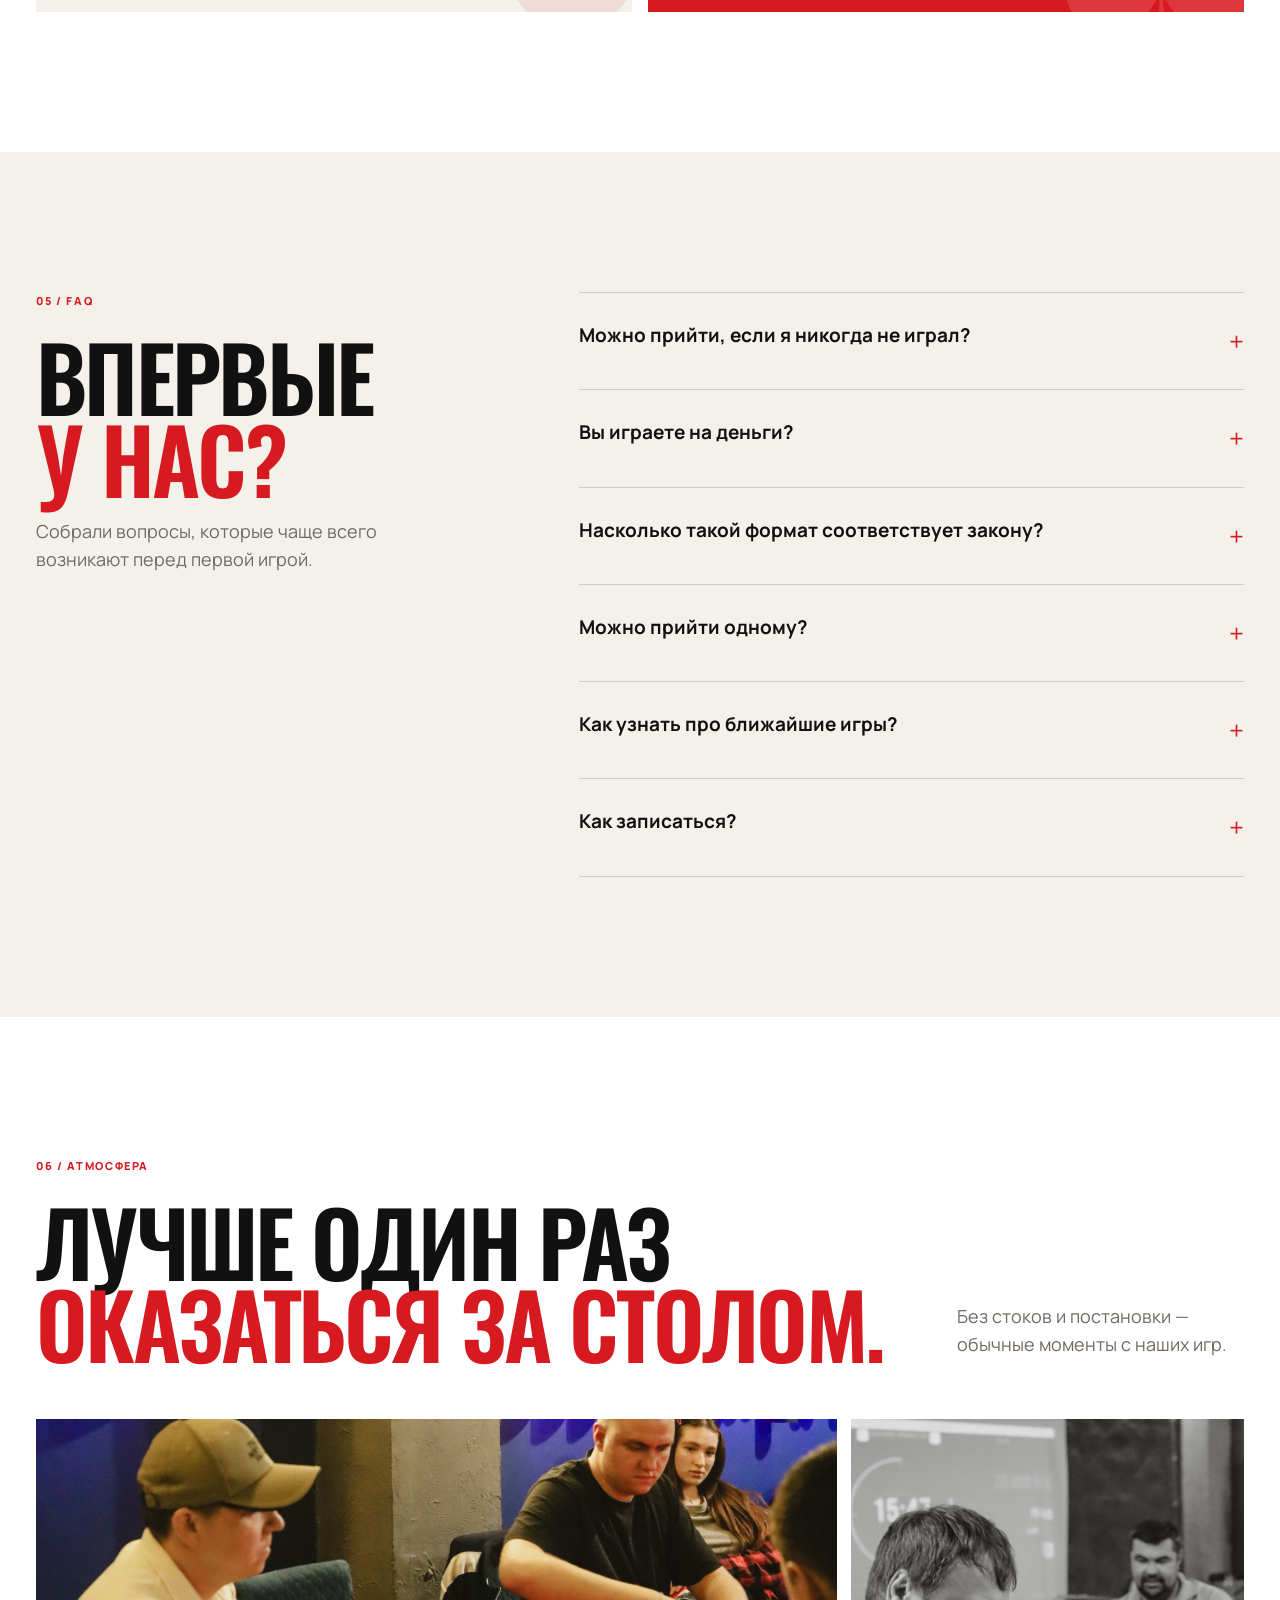
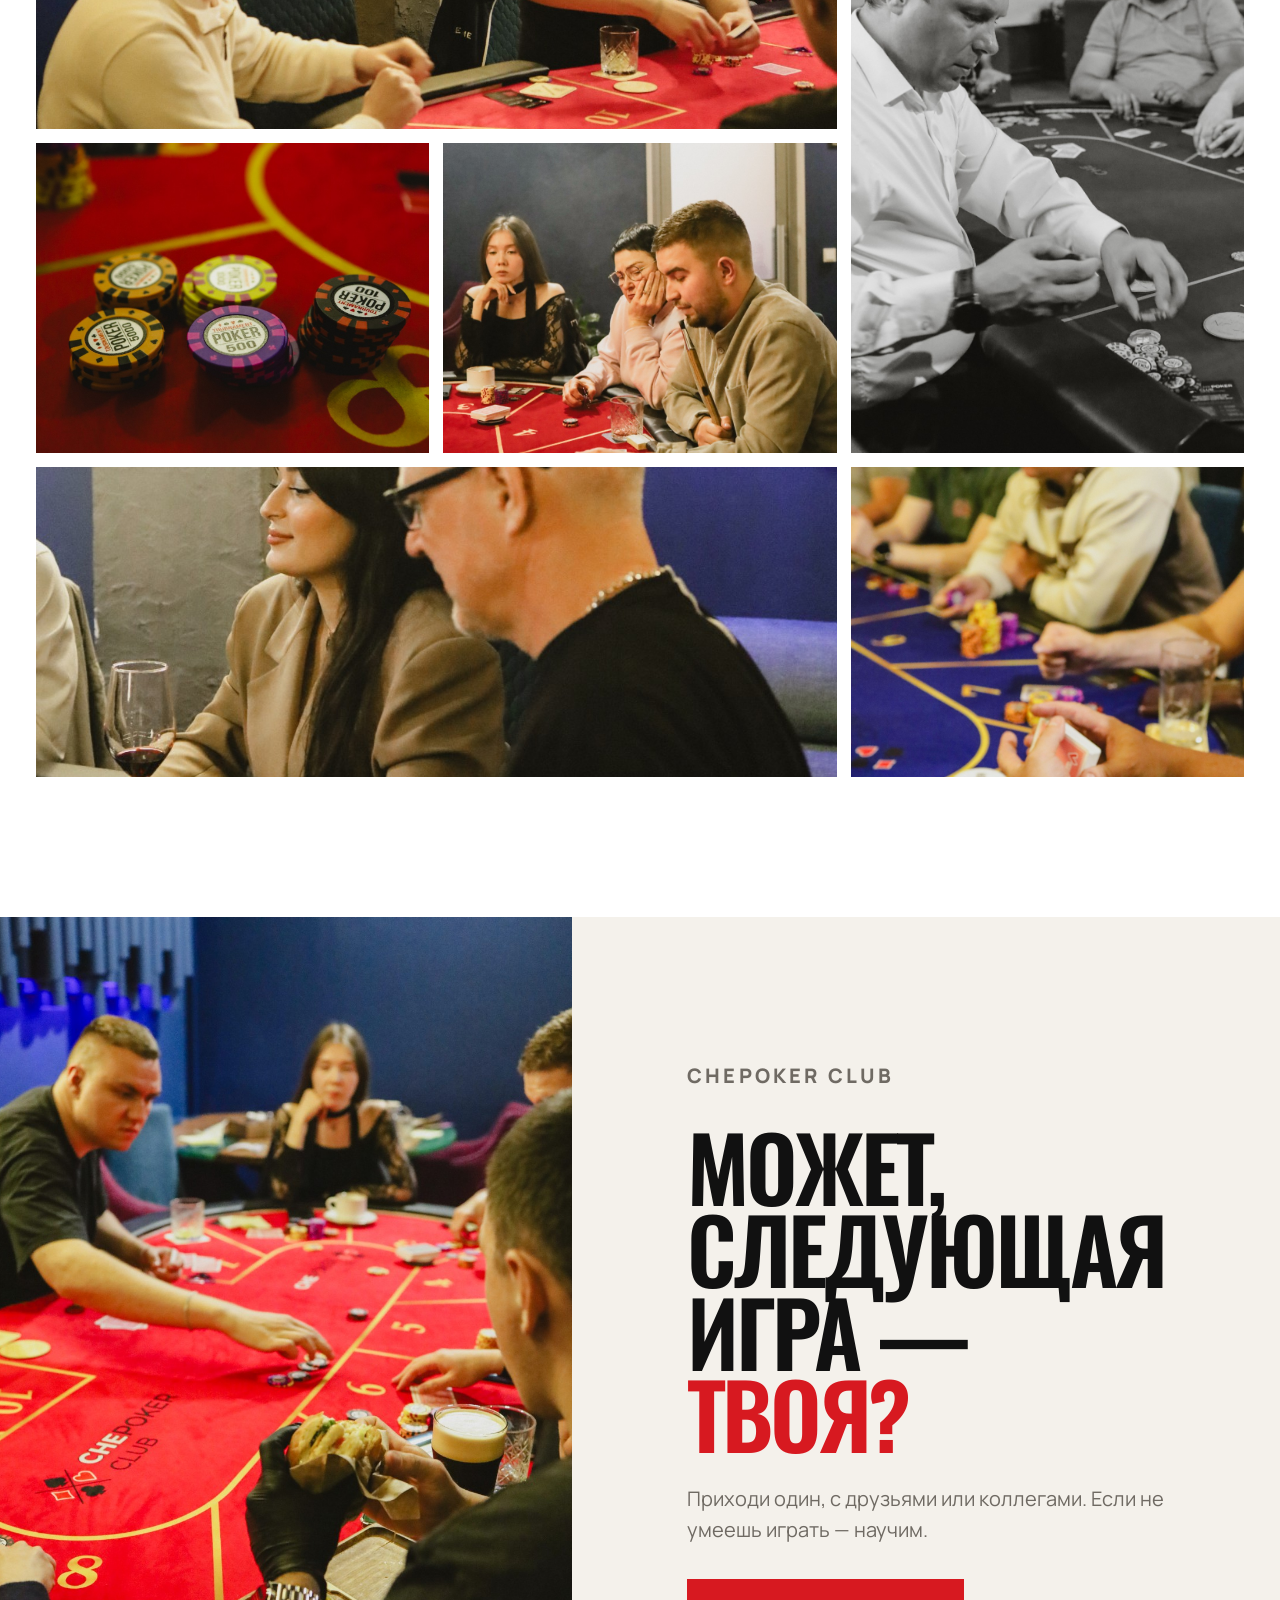
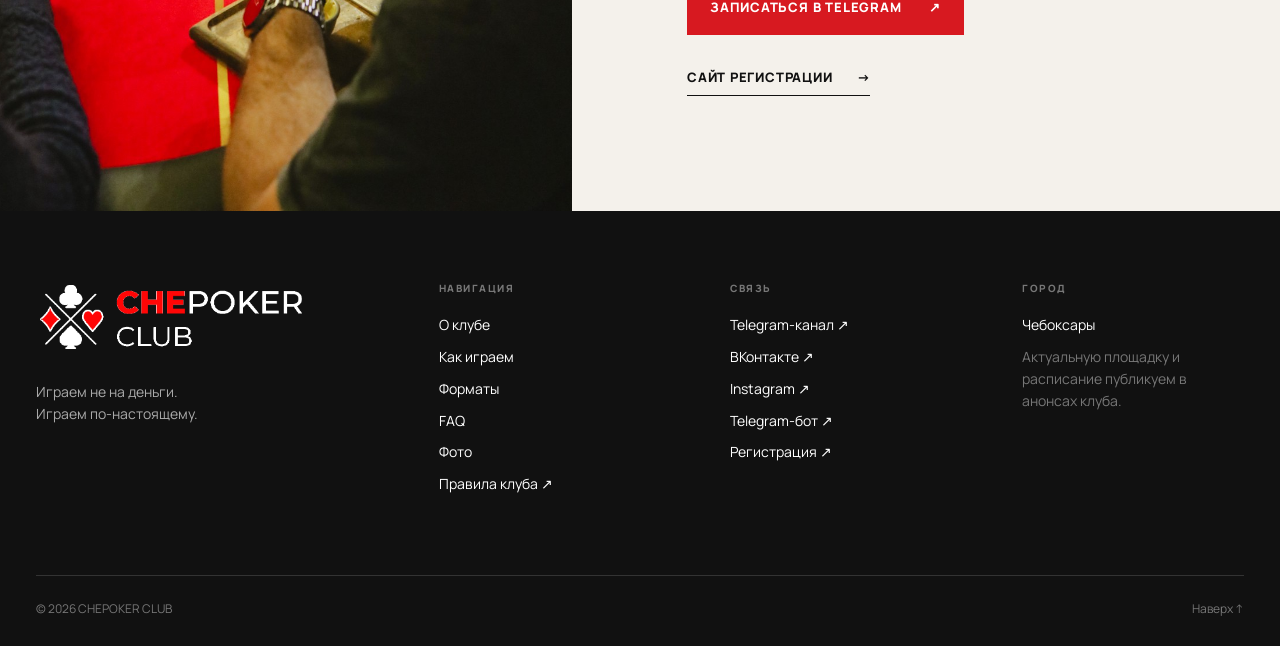
==== commit f789f0a2: "Add files via upload" ====
--- a/index.html
+++ b/index.html
@@ -36,7 +36,7 @@
 
   <main>
     <section class="hero" id="top">
-      <video class="hero-video" autoplay muted loop playsinline preload="metadata" poster="assets/game-red-table-wide.JPG">
+      <video class="hero-video" autoplay muted loop playsinline preload="auto" poster="assets/game-red-table-wide.JPG">
         <source src="assets/hero.mp4" type="video/mp4">
       </video>
       <div class="hero-shade"></div>
@@ -184,7 +184,7 @@
   <footer class="site-footer">
     <div class="container footer-grid">
       <div class="footer-brand"><img src="assets/logo-dark.png" alt="CHEPOKER CLUB"><p>Играем не на деньги.<br>Играем по-настоящему.</p></div>
-      <div><p class="footer-label">НАВИГАЦИЯ</p><a href="#about">О клубе</a><a href="#games">Как играем</a><a href="#formats">Форматы</a><a href="#faq">FAQ</a><a href="#gallery">Фото</a></div>
+      <div><p class="footer-label">НАВИГАЦИЯ</p><a href="#about">О клубе</a><a href="#games">Как играем</a><a href="#formats">Форматы</a><a href="#faq">FAQ</a><a href="#gallery">Фото</a><a href="rules.html">Правила клуба ↗</a></div>
       <div><p class="footer-label">СВЯЗЬ</p><a href="https://t.me/chepoker_club" target="_blank" rel="noopener">Telegram-канал ↗</a><a href="https://vk.com/club239298637" target="_blank" rel="noopener">ВКонтакте ↗</a><a href="https://instagram.com/chepoker_club" target="_blank" rel="noopener">Instagram ↗</a><a href="https://t.me/chepoker_bot" target="_blank" rel="noopener">Telegram-бот ↗</a><a href="https://chepoker.poker-soft.ru/" target="_blank" rel="noopener">Регистрация ↗</a></div>
       <div><p class="footer-label">ГОРОД</p><p>Чебоксары</p><p class="muted">Актуальную площадку и расписание публикуем в анонсах клуба.</p></div>
     </div>
